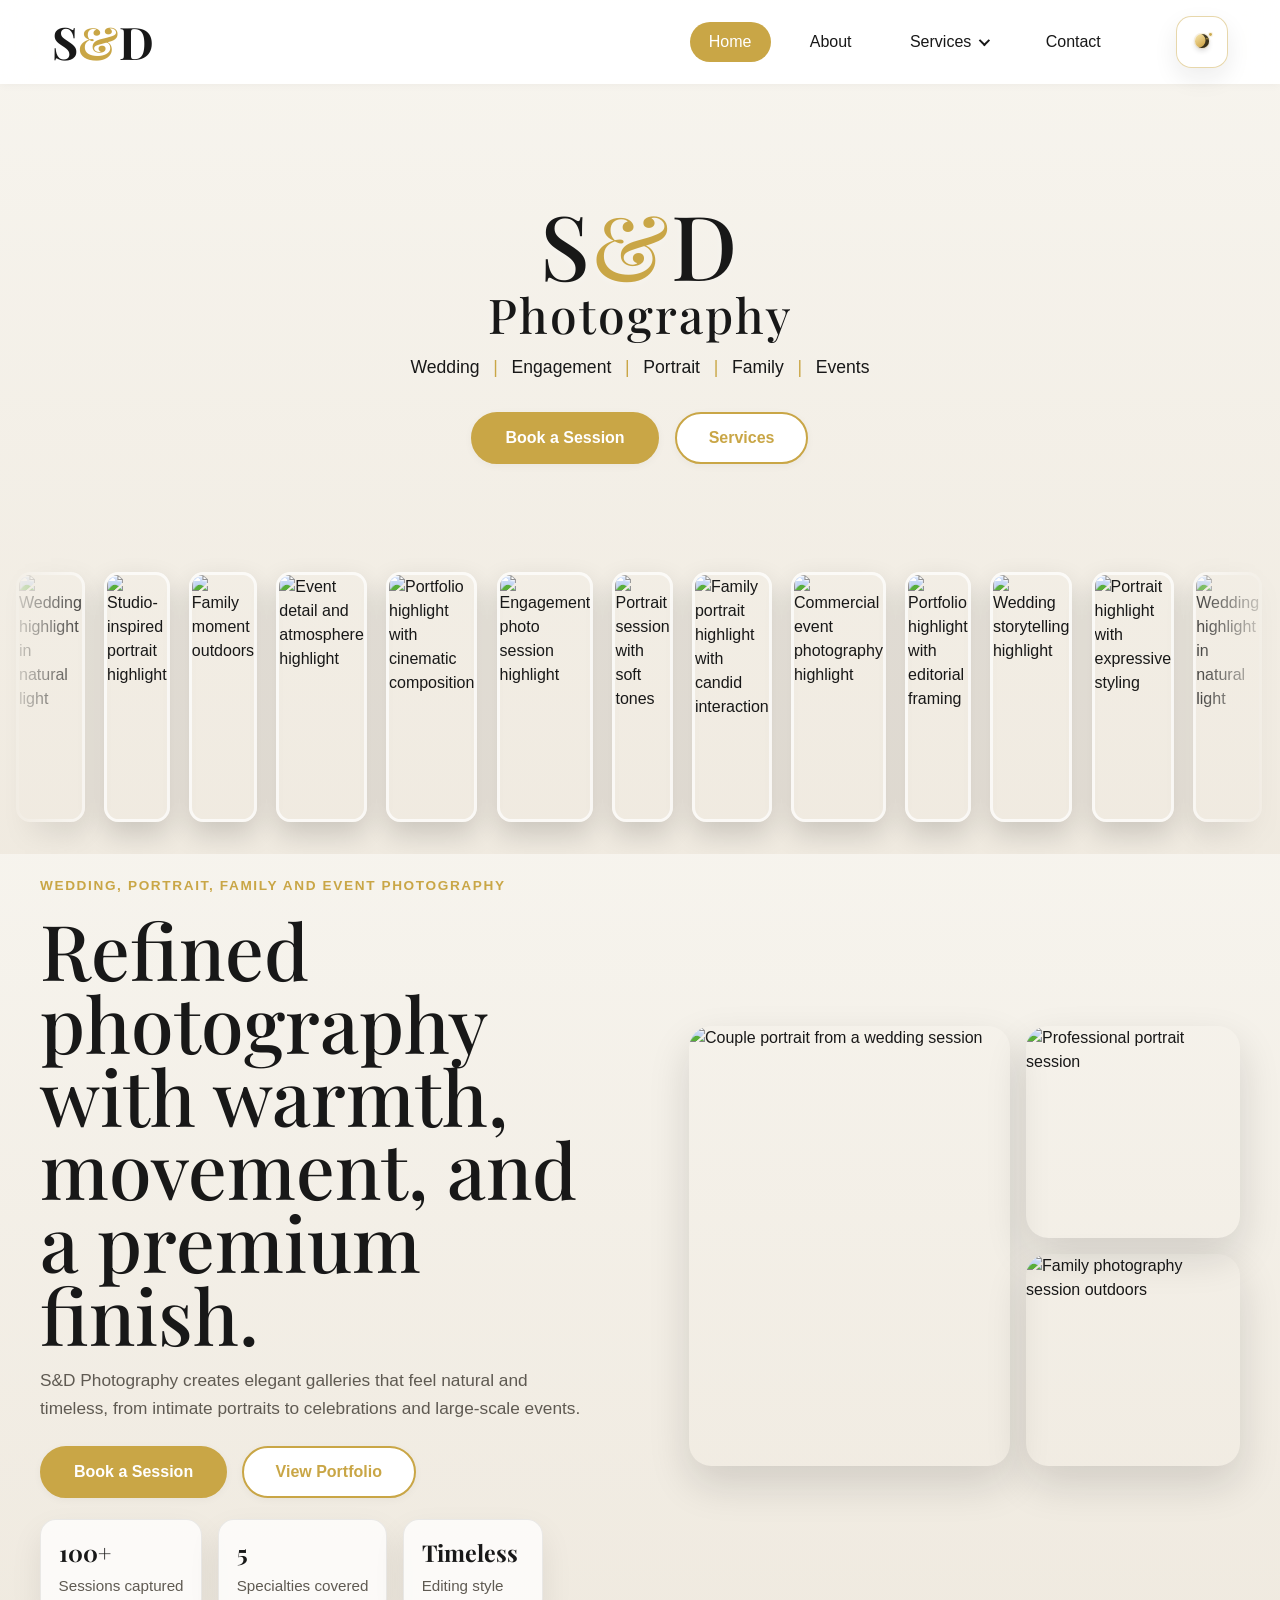
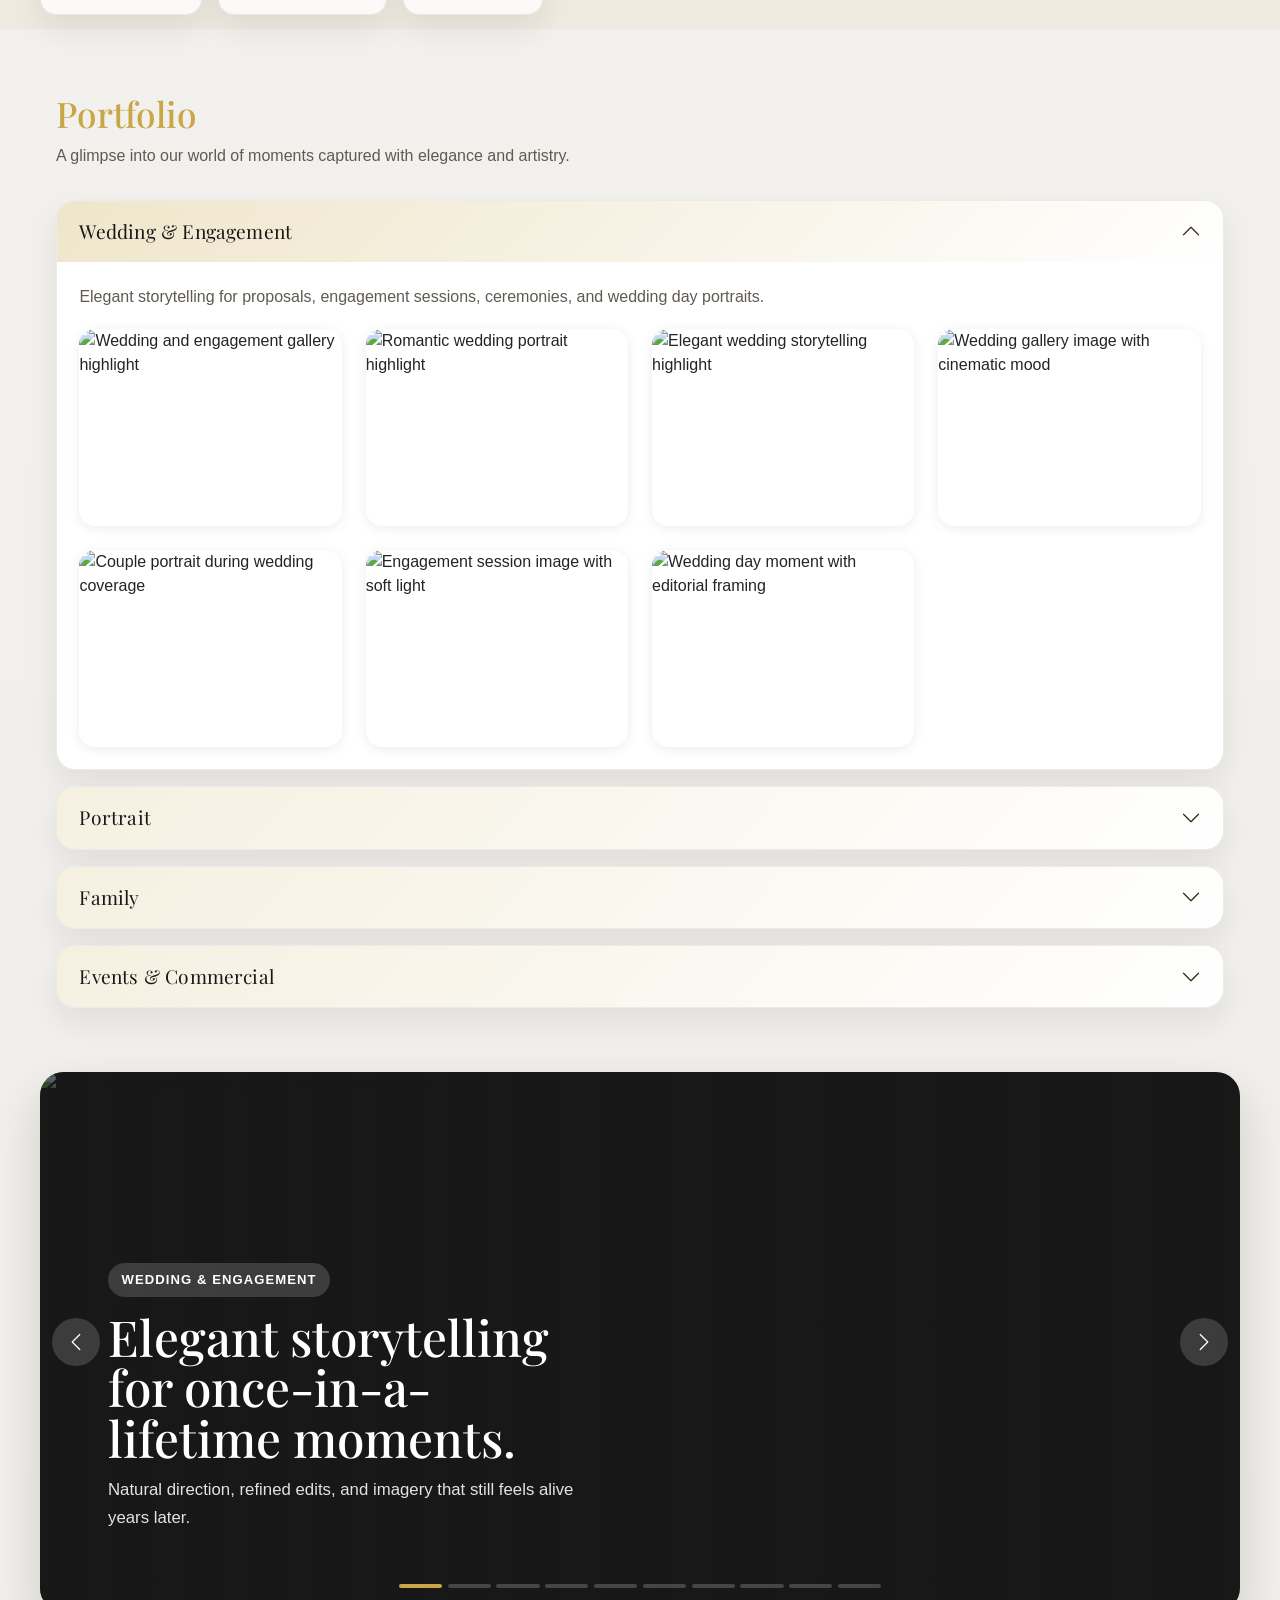
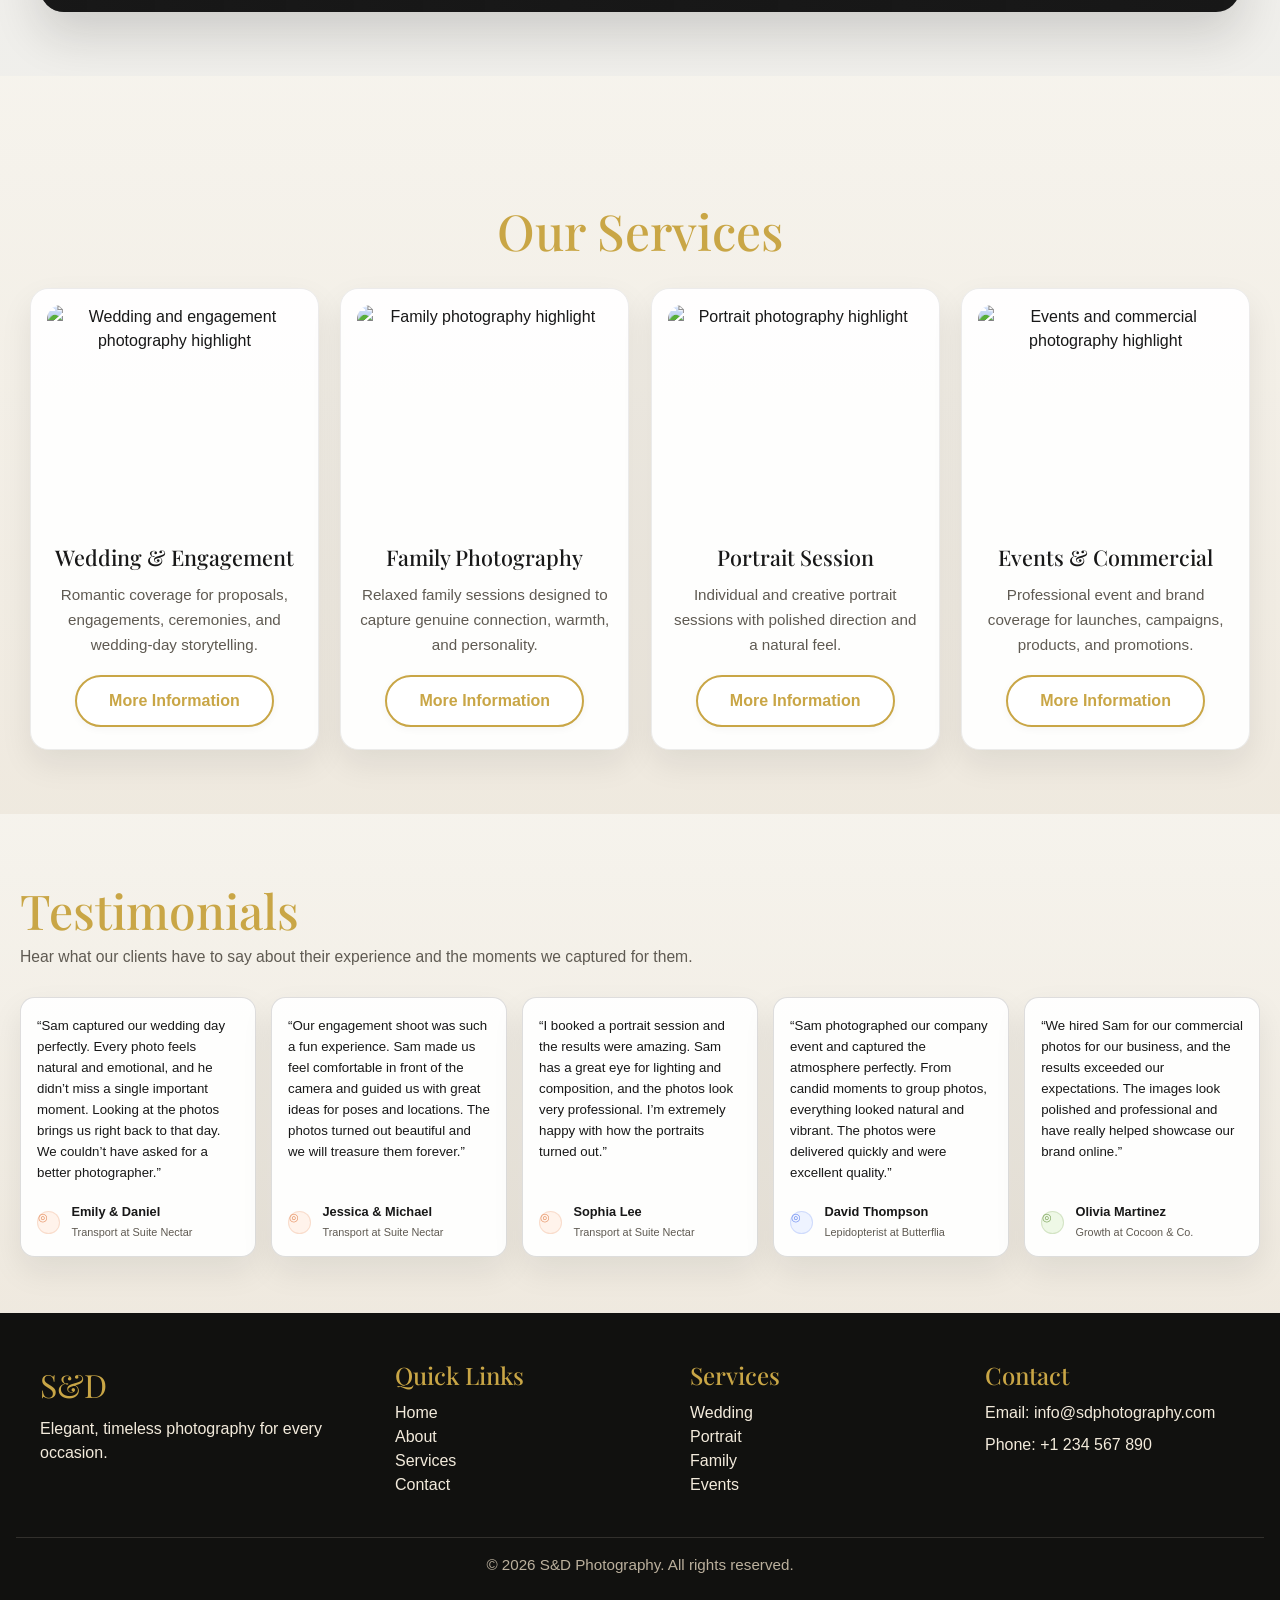
==== index.html @ 49d03d32 "Add files via upload" ====
<!DOCTYPE html>
<html lang="en">
<head>
  <meta charset="UTF-8">
  <meta name="viewport" content="width=device-width, initial-scale=1.0">
  <title>S&amp;D Photography</title>
  <meta name="description" content="Elegant, minimal, premium photography portfolio for S&amp;D Photography.">
  <script>
    (function () {
      try {
        var storedTheme = localStorage.getItem('sd-theme');
        var theme = storedTheme || (window.matchMedia('(prefers-color-scheme: dark)').matches ? 'dark' : 'light');
        document.documentElement.setAttribute('data-theme', theme);
      } catch (error) {
        document.documentElement.setAttribute('data-theme', 'light');
      }
    }());
  </script>
  <link rel="preconnect" href="https://fonts.googleapis.com">
  <link rel="preconnect" href="https://fonts.gstatic.com" crossorigin>
  <link href="https://fonts.googleapis.com/css2?family=Playfair+Display:wght@700&display=swap" rel="stylesheet">
  <link href="https://cdn.jsdelivr.net/npm/bootstrap@5.3.8/dist/css/bootstrap.min.css" rel="stylesheet" integrity="sha384-sRIl4kxILFvY47J16cr9ZwB07vP4J8+LH7qKQnuqkuIAvNWLzeN8tE5YBujZqJLB" crossorigin="anonymous">
  <script src="https://cdn.jsdelivr.net/npm/bootstrap@5.3.8/dist/js/bootstrap.bundle.min.js" integrity="sha384-FKyoEForCGlyvwx9Hj09JcYn3nv7wiPVlz7YYwJrWVcXK/BmnVDxM+D2scQbITxI" crossorigin="anonymous"></script>
  <link rel="stylesheet" href="style.css">
</head>
<body>
  <!-- Navbar -->
  <header>
    <nav class="navbar" aria-label="Main Navigation">
      <div class="logo">S<span class="brand-ampersand">&amp;</span>D</div>
      <button class="nav-toggle" aria-label="Open navigation menu" aria-expanded="false">
        <span class="hamburger"></span>
      </button>
      <ul class="nav-links">
        <li><a href="index.html" class="active" aria-current="page">Home</a></li>
        <li><a href="about.html">About</a></li>
          <li class="nav-item nav-dropdown">
            <button
              class="nav-link nav-dropdown-toggle"
              type="button"
              aria-expanded="false"
              aria-haspopup="true"
              aria-controls="services-dropdown-menu"
            >
              Services
            </button>
            <ul class="dropdown-menu" id="services-dropdown-menu">
              <li><a class="dropdown-item" href="index.html#services">All Services</a></li>
              <li><a class="dropdown-item" href="wedding.html">Wedding &amp; Engagement</a></li>
              <li><a class="dropdown-item" href="portrait.html">Portrait</a></li>
              <li><a class="dropdown-item" href="family.html">Family</a></li>
              <li><a class="dropdown-item" href="events.html">Events &amp; Commercial</a></li>
          </ul>
        </li>
        <li><a href="contact.html">Contact</a></li>
      </ul>
      <button class="theme-toggle" type="button" aria-pressed="false" aria-label="Switch to dark mode">
        <span class="theme-toggle-icon" aria-hidden="true"></span>
        <span class="theme-toggle-label">Dark mode</span>
      </button>
    </nav>
  </header>



  <div class="hero-showcase">
    <!-- Hero Section -->
    <section class="hero" id="home">
      <div class="hero-content">
        <h1 class="brand-title">
          <span class="brand-mark">S<span class="brand-ampersand">&amp;</span>D</span>
          <span class="brand-subtitle">Photography</span>
        </h1>
        <p class="services-list">Wedding <span>|</span> Engagement <span>|</span> Portrait <span>|</span> Family <span>|</span> Events</p>
        <div class="hero-buttons">
          <a href="contact.html" class="btn btn-primary">Book a Session</a>
          <a href="#services" class="btn btn-secondary">Services</a>
        </div>
      </div>
    </section>

    <!-- Marquee Portfolio Strip -->
    <section class="marquee-strip" aria-label="Portfolio Highlights">
      <div class="marquee-track">
        <img src="Wedding&Engagement/Wedding&Engagement2.jpg" alt="Wedding highlight in natural light">
        <img src="Portrait/Portrait2.jpg" alt="Studio-inspired portrait highlight">
        <img src="Family/Family2.jpg" alt="Family moment outdoors">
        <img src="Events&Commercial/Events&Commercial2.jpg" alt="Event detail and atmosphere highlight">
        <img src="Portfolio/Portfolio1.jpg" alt="Portfolio highlight with cinematic composition">
        <img src="Wedding&Engagement/Wedding&Engagement7.jpg" alt="Engagement photo session highlight">
        <img src="Portrait/Portrait5.jpg" alt="Portrait session with soft tones">
        <img src="Family/Family4.jpg" alt="Family portrait highlight with candid interaction">
        <img src="Events&Commercial/Events&Commercial6.jpg" alt="Commercial event photography highlight">
        <img src="Portfolio/Portfolio4.jpg" alt="Portfolio highlight with editorial framing">
        <img src="Wedding&Engagement/Wedding&Engagement11.jpg" alt="Wedding storytelling highlight">
        <img src="Portrait/Portrait8.jpg" alt="Portrait highlight with expressive styling">
      </div>
    </section>
  </div>


  <section class="intro-hero" aria-label="S&D Photography Hero">
    <div class="intro-hero-shell">
      <div class="intro-hero-copy">
        <p class="intro-hero-eyebrow">Wedding, Portrait, Family and Event Photography</p>
        <h1>Refined photography with warmth, movement, and a premium finish.</h1>
        <p class="intro-hero-text">S&amp;D Photography creates elegant galleries that feel natural and timeless, from intimate portraits to celebrations and large-scale events.</p>
        <div class="intro-hero-actions">
          <a href="contact.html" class="btn btn-primary">Book a Session</a>
          <a href="#portfolio" class="btn btn-secondary">View Portfolio</a>
        </div>
        <div class="intro-hero-metrics" aria-label="Photography highlights">
          <div>
            <strong>100+</strong>
            <span>Sessions captured</span>
          </div>
          <div>
            <strong>5</strong>
            <span>Specialties covered</span>
          </div>
          <div>
            <strong>Timeless</strong>
            <span>Editing style</span>
          </div>
        </div>
      </div>
      <div class="intro-hero-gallery" aria-label="Featured photography collage">
        <figure class="intro-photo intro-photo-large">
          <img src="Wedding&Engagement/Wedding&Engagement6.jpg" alt="Couple portrait from a wedding session">
        </figure>
        <figure class="intro-photo intro-photo-top">
          <img src="Portrait/Portrait6.jpg" alt="Professional portrait session">
        </figure>
        <figure class="intro-photo intro-photo-bottom">
          <img src="Family/Family5.jpg" alt="Family photography session outdoors">
        </figure>
      </div>
    </div>
  </section>
  <!-- Portfolio Section -->
  <section class="portfolio" id="portfolio">
    <h2>Portfolio</h2>
    <p class="section-desc">A glimpse into our world of moments captured with elegance and artistry.</p>
    <div class="accordion portfolio-accordion" id="portfolioServicesAccordion">
      <div class="accordion-item">
        <h3 class="accordion-header" id="portfolio-heading-wedding">
          <button class="accordion-button" type="button" data-bs-toggle="collapse" data-bs-target="#portfolio-collapse-wedding" aria-expanded="true" aria-controls="portfolio-collapse-wedding">
            Wedding &amp; Engagement
          </button>
        </h3>
        <div id="portfolio-collapse-wedding" class="accordion-collapse collapse show" aria-labelledby="portfolio-heading-wedding">
          <div class="accordion-body">
            <p class="portfolio-panel-intro">Elegant storytelling for proposals, engagement sessions, ceremonies, and wedding day portraits.</p>
            <div class="portfolio-grid">
              <img src="Wedding&Engagement/Wedding&Engagement15.jpg" alt="Wedding and engagement gallery highlight" tabindex="0">
              <img src="Wedding&Engagement/Wedding&Engagement14.jpg" alt="Romantic wedding portrait highlight" tabindex="0">
              <img src="Wedding&Engagement/Wedding&Engagement13.jpg" alt="Elegant wedding storytelling highlight" tabindex="0">
              <img src="Wedding&Engagement/Wedding&Engagement12.jpg" alt="Wedding gallery image with cinematic mood" tabindex="0">
              <img src="Wedding&Engagement/Wedding&Engagement11.jpg" alt="Couple portrait during wedding coverage" tabindex="0">
              <img src="Wedding&Engagement/Wedding&Engagement10.jpg" alt="Engagement session image with soft light" tabindex="0">
              <img src="Wedding&Engagement/Wedding&Engagement9.jpg" alt="Wedding day moment with editorial framing" tabindex="0">
            </div>
          </div>
        </div>
      </div>
      <div class="accordion-item">
        <h3 class="accordion-header" id="portfolio-heading-portrait">
          <button class="accordion-button collapsed" type="button" data-bs-toggle="collapse" data-bs-target="#portfolio-collapse-portrait" aria-expanded="false" aria-controls="portfolio-collapse-portrait">
            Portrait
          </button>
        </h3>
        <div id="portfolio-collapse-portrait" class="accordion-collapse collapse" aria-labelledby="portfolio-heading-portrait">
          <div class="accordion-body">
            <p class="portfolio-panel-intro">Polished portraits with natural direction for personal branding, couples, and creative sessions.</p>
            <div class="portfolio-grid">
              <img src="Portrait/Portrait11.jpg" alt="Portrait session gallery highlight" tabindex="0">
              <img src="Portrait/Portrait10.jpg" alt="Professional portrait highlight" tabindex="0">
              <img src="Portrait/Portrait9.jpg" alt="Editorial portrait highlight" tabindex="0">
              <img src="Portrait/Portrait8.jpg" alt="Creative portrait gallery image" tabindex="0">
              <img src="Portrait/Portrait7.jpg" alt="Studio-inspired portrait image" tabindex="0">
              <img src="Portrait/Portrait6.jpg" alt="Refined portrait session with soft tones" tabindex="0">
              <img src="Portrait/Portrait5.jpg" alt="Expressive portrait with premium styling" tabindex="0">
            </div>
          </div>
        </div>
      </div>
      <div class="accordion-item">
        <h3 class="accordion-header" id="portfolio-heading-family">
          <button class="accordion-button collapsed" type="button" data-bs-toggle="collapse" data-bs-target="#portfolio-collapse-family" aria-expanded="false" aria-controls="portfolio-collapse-family">
            Family
          </button>
        </h3>
        <div id="portfolio-collapse-family" class="accordion-collapse collapse" aria-labelledby="portfolio-heading-family">
          <div class="accordion-body">
            <p class="portfolio-panel-intro">Relaxed family sessions built around genuine interaction, warmth, and natural connection.</p>
            <div class="portfolio-grid">
              <img src="Family/Family7.jpg" alt="Family photography gallery highlight" tabindex="0">
              <img src="Family/Family6.jpg" alt="Warm family moment highlight" tabindex="0">
              <img src="Family/Family5.jpg" alt="Natural family session highlight" tabindex="0">
              <img src="Family/Family4.jpg" alt="Lifestyle family gallery image" tabindex="0">
              <img src="Family/Family3.jpg" alt="Outdoor family portrait session" tabindex="0">
              <img src="Family/Family2.jpg" alt="Candid family interaction highlight" tabindex="0">
              <img src="Family/Family1.jpg" alt="Family portrait with relaxed composition" tabindex="0">
            </div>
          </div>
        </div>
      </div>
      <div class="accordion-item">
        <h3 class="accordion-header" id="portfolio-heading-events">
          <button class="accordion-button collapsed" type="button" data-bs-toggle="collapse" data-bs-target="#portfolio-collapse-events" aria-expanded="false" aria-controls="portfolio-collapse-events">
            Events &amp; Commercial
          </button>
        </h3>
        <div id="portfolio-collapse-events" class="accordion-collapse collapse" aria-labelledby="portfolio-heading-events">
          <div class="accordion-body">
            <p class="portfolio-panel-intro">Coverage for celebrations, launches, and branded events with attention to energy, detail, and atmosphere.</p>
            <div class="portfolio-grid">
              <img src="Events&Commercial/Events&Commercial9.jpg" alt="Events and commercial gallery highlight" tabindex="0">
              <img src="Events&Commercial/Events&Commercial8.jpg" alt="Atmospheric event coverage highlight" tabindex="0">
              <img src="Events&Commercial/Events&Commercial7.jpg" alt="Commercial and event detail highlight" tabindex="0">
              <img src="Events&Commercial/Events&Commercial6.jpg" alt="Live event gallery image" tabindex="0">
              <img src="Events&Commercial/Events&Commercial5.jpg" alt="Branded event photography highlight" tabindex="0">
              <img src="Events&Commercial/Events&Commercial4.jpg" alt="Commercial event scene with layered detail" tabindex="0">
              <img src="Events&Commercial/Events&Commercial3.jpg" alt="Event coverage image with strong atmosphere" tabindex="0">
            </div>
          </div>
        </div>
      </div>
    </div>
    <!-- Lightbox -->
    <div class="lightbox" role="dialog" aria-modal="true" aria-label="Image viewer" tabindex="-1">
      <span class="lightbox-close" aria-label="Close viewer">&times;</span>
      <img class="lightbox-img" src="" alt="Enlarged portfolio image">
    </div>
  </section>

  <section class="featured-carousel" aria-label="Featured Photography Highlights">
    <div class="carousel-shell">
      <div id="featuredCarousel" class="carousel slide carousel-fade" data-bs-ride="carousel" data-bs-interval="4200" data-bs-pause="false">
        <div class="carousel-indicators">
          <button type="button" data-bs-target="#featuredCarousel" data-bs-slide-to="0" class="active" aria-current="true" aria-label="Show wedding highlight"></button>
          <button type="button" data-bs-target="#featuredCarousel" data-bs-slide-to="1" aria-label="Show engagement highlight"></button>
          <button type="button" data-bs-target="#featuredCarousel" data-bs-slide-to="2" aria-label="Show portrait highlight"></button>
          <button type="button" data-bs-target="#featuredCarousel" data-bs-slide-to="3" aria-label="Show family highlight"></button>
          <button type="button" data-bs-target="#featuredCarousel" data-bs-slide-to="4" aria-label="Show events highlight"></button>
          <button type="button" data-bs-target="#featuredCarousel" data-bs-slide-to="5" aria-label="Show portfolio highlight one"></button>
          <button type="button" data-bs-target="#featuredCarousel" data-bs-slide-to="6" aria-label="Show portrait highlight two"></button>
          <button type="button" data-bs-target="#featuredCarousel" data-bs-slide-to="7" aria-label="Show family highlight two"></button>
          <button type="button" data-bs-target="#featuredCarousel" data-bs-slide-to="8" aria-label="Show events highlight two"></button>
          <button type="button" data-bs-target="#featuredCarousel" data-bs-slide-to="9" aria-label="Show portfolio highlight two"></button>
        </div>
        <div class="carousel-inner">
          <div class="carousel-item active">
            <img src="Wedding&Engagement/Wedding&Engagement3.jpg" class="d-block w-100" alt="Wedding couple during a golden-hour portrait session">
            <div class="carousel-caption">
              <span class="carousel-kicker">Wedding &amp; Engagement</span>
              <h2>Elegant storytelling for once-in-a-lifetime moments.</h2>
              <p>Natural direction, refined edits, and imagery that still feels alive years later.</p>
            </div>
          </div>
          <div class="carousel-item">
            <img src="Wedding&Engagement/Wedding&Engagement8.jpg" class="d-block w-100" alt="Engagement session with the couple walking together outdoors">
            <div class="carousel-caption">
              <span class="carousel-kicker">Engagement</span>
              <h2>Editorial energy with a relaxed, natural feel.</h2>
              <p>Guided moments and candid movement combined for photographs that feel polished without looking staged.</p>
            </div>
          </div>
          <div class="carousel-item">
            <img src="Portrait/Portrait4.jpg" class="d-block w-100" alt="Portrait session with soft editorial lighting">
            <div class="carousel-caption">
              <span class="carousel-kicker">Portrait</span>
              <h2>Portraits with presence, polish, and personality.</h2>
              <p>Clean composition and expressive direction for individuals, couples, and creative shoots.</p>
            </div>
          </div>
          <div class="carousel-item">
            <img src="Family/Family3.jpg" class="d-block w-100" alt="Family portrait session outdoors">
            <div class="carousel-caption">
              <span class="carousel-kicker">Family</span>
              <h2>Warm images that feel effortless and genuine.</h2>
              <p>Relaxed sessions built around connection, movement, and the moments in between.</p>
            </div>
          </div>
          <div class="carousel-item">
            <img src="Events&Commercial/Events&Commercial4.jpg" class="d-block w-100" alt="Event photography scene with guests and ambient lighting">
            <div class="carousel-caption">
              <span class="carousel-kicker">Events &amp; Commercial</span>
              <h2>Coverage that captures atmosphere as much as action.</h2>
              <p>From brand events to celebrations, the focus stays on energy, detail, and the moments people remember.</p>
            </div>
          </div>
          <div class="carousel-item">
            <img src="Portfolio/Portfolio2.jpg" class="d-block w-100" alt="Portfolio highlight image with cinematic composition">
            <div class="carousel-caption">
              <span class="carousel-kicker">Highlights</span>
              <h2>A portfolio shaped by elegance, tone, and timing.</h2>
              <p>Each frame is selected for feeling as much as composition, building galleries with rhythm and depth.</p>
            </div>
          </div>
          <div class="carousel-item">
            <img src="Portrait/Portrait9.jpg" class="d-block w-100" alt="Creative portrait photograph with expressive styling">
            <div class="carousel-caption">
              <span class="carousel-kicker">Portrait</span>
              <h2>Modern portrait work with a refined editorial edge.</h2>
              <p>Ideal for personal branding, milestone sessions, or simply making portraits that feel current and confident.</p>
            </div>
          </div>
          <div class="carousel-item">
            <img src="Family/Family6.jpg" class="d-block w-100" alt="Family members sharing a candid moment together">
            <div class="carousel-caption">
              <span class="carousel-kicker">Family</span>
              <h2>Real connection, photographed with calm direction.</h2>
              <p>Sessions stay easy and flexible so expressions feel natural and the gallery reflects how your family actually feels.</p>
            </div>
          </div>
          <div class="carousel-item">
            <img src="Events&Commercial/Events&Commercial8.jpg" class="d-block w-100" alt="Commercial or event scene with layered visual details">
            <div class="carousel-caption">
              <span class="carousel-kicker">Events &amp; Commercial</span>
              <h2>Images designed to carry both story and brand value.</h2>
              <p>Strong detail coverage, atmosphere, and people-focused frames for campaigns, launches, and live events.</p>
            </div>
          </div>
          <div class="carousel-item">
            <img src="Portfolio/Portfolio6.jpg" class="d-block w-100" alt="Premium photography portfolio image with soft natural light">
            <div class="carousel-caption">
              <span class="carousel-kicker">All Services</span>
              <h2>One visual language across weddings, portraits, family, and events.</h2>
              <p>The goal stays consistent: timeless imagery with strong composition, thoughtful editing, and a premium finish.</p>
            </div>
          </div>
        </div>
        <button class="carousel-control-prev" type="button" data-bs-target="#featuredCarousel" data-bs-slide="prev">
          <span class="carousel-control-prev-icon" aria-hidden="true"></span>
          <span class="visually-hidden">Previous</span>
        </button>
        <button class="carousel-control-next" type="button" data-bs-target="#featuredCarousel" data-bs-slide="next">
          <span class="carousel-control-next-icon" aria-hidden="true"></span>
          <span class="visually-hidden">Next</span>
        </button>
      </div>
    </div>
  </section>

  <!-- Services Section -->
  <section class="services" id="services">
    <div class="services-shell">
      <div class="services-header">
        <h2>Our Services</h2>
      </div>
      <div class="services-cards">
        <article class="service-card">
          <div class="service-media">
            <img src="Wedding&Engagement/Wedding&Engagement4.jpg" alt="Wedding and engagement photography highlight">
          </div>
          <div class="service-card-body">
            <h3>Wedding &amp; Engagement</h3>
            <p>Romantic coverage for proposals, engagements, ceremonies, and wedding-day storytelling.</p>
            <a href="wedding.html" class="btn btn-secondary">More Information</a>
          </div>
        </article>
        <article class="service-card">
          <div class="service-media">
            <img src="Family/Family1.jpg" alt="Family photography highlight">
          </div>
          <div class="service-card-body">
            <h3>Family Photography</h3>
            <p>Relaxed family sessions designed to capture genuine connection, warmth, and personality.</p>
            <a href="family.html" class="btn btn-secondary">More Information</a>
          </div>
        </article>
        <article class="service-card">
          <div class="service-media">
            <img src="Portrait/Portrait3.jpg" alt="Portrait photography highlight">
          </div>
          <div class="service-card-body">
            <h3>Portrait Session</h3>
            <p>Individual and creative portrait sessions with polished direction and a natural feel.</p>
            <a href="portrait.html" class="btn btn-secondary">More Information</a>
          </div>
        </article>
        <article class="service-card">
          <div class="service-media">
            <img src="Events&Commercial/Events&Commercial3.jpg" alt="Events and commercial photography highlight">
          </div>
          <div class="service-card-body">
            <h3>Events &amp; Commercial</h3>
            <p>Professional event and brand coverage for launches, campaigns, products, and promotions.</p>
            <a href="events.html" class="btn btn-secondary">More Information</a>
          </div>
        </article>
      </div>
    </div>
  </section>

  <!-- Testimonials Section -->
  <section class="testimonials" aria-label="Client Testimonials">
    <div class="testimonials-shell">
      <div class="testimonials-header">
        <h2>Testimonials</h2>
        <p>Hear what our clients have to say about their experience and the moments we captured for them.</p>
      </div>
      <div class="testimonials-grid">
        <article class="testimonial-card testimonial-card-peach">
          <p>“Sam captured our wedding day perfectly. Every photo feels natural and emotional, and he didn’t miss a single important moment. Looking at the photos brings us right back to that day. We couldn’t have asked for a better photographer.”</p>
          <div class="testimonial-meta">
            <span class="testimonial-badge" aria-hidden="true">◎</span>
            <div>
              <strong>Emily &amp; Daniel</strong>
              <span>Transport at Suite Nectar</span>
            </div>
          </div>
        </article>
        <article class="testimonial-card testimonial-card-peach">
          <p>“Our engagement shoot was such a fun experience. Sam made us feel comfortable in front of the camera and guided us with great ideas for poses and locations. The photos turned out beautiful and we will treasure them forever.”</p>
          <div class="testimonial-meta">
            <span class="testimonial-badge" aria-hidden="true">◎</span>
            <div>
              <strong>Jessica &amp; Michael</strong>
              <span>Transport at Suite Nectar</span>
            </div>
          </div>
        </article>
        <article class="testimonial-card testimonial-card-peach">
          <p>“I booked a portrait session and the results were amazing. Sam has a great eye for lighting and composition, and the photos look very professional. I’m extremely happy with how the portraits turned out.”</p>
          <div class="testimonial-meta">
            <span class="testimonial-badge" aria-hidden="true">◎</span>
            <div>
              <strong>Sophia Lee</strong>
              <span>Transport at Suite Nectar</span>
            </div>
          </div>
        </article>
        <article class="testimonial-card testimonial-card-blue">
          <p>“Sam photographed our company event and captured the atmosphere perfectly. From candid moments to group photos, everything looked natural and vibrant. The photos were delivered quickly and were excellent quality.”</p>
          <div class="testimonial-meta">
            <span class="testimonial-badge" aria-hidden="true">◎</span>
            <div>
              <strong>David Thompson</strong>
              <span>Lepidopterist at Butterflia</span>
            </div>
          </div>
        </article>
        <article class="testimonial-card testimonial-card-green">
          <p>“We hired Sam for our commercial photos for our business, and the results exceeded our expectations. The images look polished and professional and have really helped showcase our brand online.”</p>
          <div class="testimonial-meta">
            <span class="testimonial-badge" aria-hidden="true">◎</span>
            <div>
              <strong>Olivia Martinez</strong>
              <span>Growth at Cocoon &amp; Co.</span>
            </div>
          </div>
        </article>
      </div>
    </div>
  </section>

<!-- Footer -->
    <footer>
    <div class="footer-content">
        <div class="footer-brand">
        <div class="footer-logo">S&amp;D</div>
        <p>Elegant, timeless photography for every occasion.</p>
        </div>
        <nav class="footer-nav" aria-label="Footer Quick Links">
        <h4>Quick Links</h4>
        <ul>
            <li><a href="#home">Home</a></li>
            <li><a href="#about">About</a></li>
            <li><a href="#services">Services</a></li>
            <li><a href="#contact">Contact</a></li>
        </ul>
        </nav>
        <nav class="footer-services" aria-label="Footer Services Links">
        <h4>Services</h4>
        <ul>
            <li><a href="wedding.html">Wedding</a></li>
            <li><a href="portrait.html">Portrait</a></li>
            <li><a href="family.html">Family</a></li>
            <li><a href="events&commercial.html">Events</a></li>
        </ul>
    </nav>
        <div class="footer-contact">
        <h4>Contact</h4>
        <ul>
        <li>Email: <a class="footer-contact-info" href="mailto:info@sdphotography.com">info@sdphotography.com</a></li>
        <li>Phone: <a class="footer-contact-info" href="tel:+1234567890">+1 234 567 890</a></li>
        </ul>
      </div>
    </div>
    <div class="footer-bottom">
      <p>&copy; 2026 S&amp;D Photography. All rights reserved.</p>
    </div>
  </footer>

  <script src="script.js"></script>
</body>
</html>
---- style.css ----
/*
  S&D Photography Portfolio Website Styles
  Elegant, minimal, premium. Responsive, accessible, modern.
*/

:root {
  --gold: #C9A646;
  --beige: #EEEDE9;
  --black: #181818;
  --white: #fff;
  --font-heading: 'Playfair Display', serif;
  --font-body: 'Segoe UI', 'Helvetica Neue', Arial, sans-serif;
  --page-bg: #EEEDE9;
  --text-primary: #181818;
  --text-muted: #5f5a52;
  --header-bg: rgba(255,255,255,0.94);
  --surface-1: rgba(255,255,255,0.92);
  --surface-2: rgba(255,255,255,0.76);
  --surface-3: #f8f4ed;
  --dropdown-bg: rgba(255,255,255,0.98);
  --border-soft: rgba(24,24,24,0.08);
  --border-strong: rgba(24,24,24,0.14);
  --shadow-soft: 0 14px 32px rgba(24,24,24,0.08);
  --shadow-strong: 0 18px 42px rgba(24,24,24,0.14);
  --nav-toggle-bg: rgba(255,255,255,0.96);
  --nav-toggle-open-bg: #f6f1e3;
  --nav-toggle-border: rgba(201,166,70,0.45);
  --nav-toggle-shadow: 0 10px 24px rgba(24,24,24,0.08);
  --theme-accent-text: #17130b;
  --pattern-shift-x: 0px;
  --pattern-shift-y: 0px;
  --pattern-dot: rgba(201,166,70,0.16);
  --pattern-soft: rgba(24,24,24,0.045);
  --pattern-blob: rgba(201,166,70,0.1);
  --pattern-overlay-top: rgba(255,255,255,0.3);
  --pattern-overlay-bottom: rgba(238,237,233,0.12);
  --pattern-overlay-opacity: 0.54;
  color-scheme: light;
}

html[data-theme='dark'],
body[data-theme='dark'] {
  --page-bg: #12120f;
  --text-primary: #f3ebdc;
  --text-muted: #c9beab;
  --header-bg: rgba(18,18,15,0.94);
  --surface-1: rgba(31,31,28,0.94);
  --surface-2: rgba(41,41,36,0.82);
  --surface-3: #23231f;
  --dropdown-bg: rgba(28,28,24,0.98);
  --border-soft: rgba(243,235,220,0.1);
  --border-strong: rgba(243,235,220,0.18);
  --shadow-soft: 0 18px 36px rgba(0,0,0,0.34);
  --shadow-strong: 0 24px 48px rgba(0,0,0,0.4);
  --nav-toggle-bg: rgba(31,31,28,0.96);
  --nav-toggle-open-bg: #2a2925;
  --nav-toggle-border: rgba(201,166,70,0.35);
  --nav-toggle-shadow: 0 14px 30px rgba(0,0,0,0.3);
  --pattern-dot: rgba(201,166,70,0.16);
  --pattern-soft: rgba(243,235,220,0.06);
  --pattern-blob: rgba(201,166,70,0.12);
  --pattern-overlay-top: rgba(18,18,15,0.34);
  --pattern-overlay-bottom: rgba(18,18,15,0.18);
  --pattern-overlay-opacity: 0.48;
  color-scheme: dark;
}

html {
  box-sizing: border-box;
  font-size: 16px;
  scroll-behavior: smooth;
}
*, *:before, *:after {
  box-sizing: inherit;
}
body {
  margin: 0;
  font-family: var(--font-body);
  background: var(--page-bg);
  background-image:
    linear-gradient(180deg, var(--pattern-overlay-top) 0%, var(--pattern-overlay-bottom) 100%);
  background-size: auto;
  background-position: 0 0;
  color: var(--text-primary);
  min-height: 100vh;
  position: relative;
  isolation: isolate;
  transition: background-color 0.25s ease, color 0.25s ease;
}

.hero-showcase,
.intro-hero,
.portfolio,
.featured-carousel,
.services,
.testimonials,
.story-gallery-section,
.about-editorial-hero,
.about-mission-section,
.about-values-section,
.about-process-section,
.about-feature-banner,
.contact-form-section {
  position: relative;
  isolation: isolate;
}

.intro-hero-shell,
.services-shell,
.testimonials-shell,
.story-shell,
.about-shell,
.contact-shell,
.hero,
.marquee-strip,
.portfolio-accordion,
.lightbox {
  position: relative;
  z-index: 1;
}

header,
main,
footer {
  position: relative;
  z-index: 1;
}

/* Navbar */
header {
  background: var(--header-bg);
  box-shadow: 0 2px 8px rgba(0,0,0,0.03);
  position: sticky;
  top: 0;
  z-index: 100;
  backdrop-filter: blur(14px);
}
.navbar {
  display: flex;
  align-items: center;
  justify-content: space-between;
  gap: 3.5rem;
  width: 100%;
  max-width: none;
  margin: 0;
  padding: 1rem 3.25rem;
}
.logo {
  font-family: var(--font-heading);
  font-size: 2.8rem;
  color: var(--text-primary);
  font-weight: bold;
  letter-spacing: 0.01em;
  line-height: 1;
}
.brand-ampersand {
  color: var(--gold);
}
.nav-links {
  display: flex;
  gap: 1.25rem;
  list-style: none;
  margin: 0 0 0 auto;
  padding: 0;
}
.nav-links li {
  position: relative;
  display: flex;
  align-items: center;
}
.nav-links a,
.nav-links .nav-link {
  font-family: var(--font-body);
  font-size: 1rem;
  text-decoration: none;
  color: var(--text-primary);
  font-weight: 500;
  padding: 0.5rem 1.2rem;
  border-radius: 2rem;
  transition: background 0.2s, color 0.2s;
}
.nav-links .nav-link {
  line-height: 1.2;
  background: none;
  border: none;
  appearance: none;
  -webkit-appearance: none;
}
.nav-links a.active,
.nav-links .nav-link.active,
.nav-links a:focus,
.nav-links a:hover,
.nav-links .nav-link:focus,
.nav-links .nav-link:hover,
.nav-item.dropdown-open > .nav-dropdown-toggle {
  background: var(--gold);
  color: var(--white);
  outline: none;
}
.nav-dropdown-toggle {
  display: inline-flex;
  align-items: center;
  gap: 0.5rem;
  cursor: pointer;
}
.nav-dropdown-toggle::after {
  content: '';
  width: 0.5rem;
  height: 0.5rem;
  border-right: 2px solid currentColor;
  border-bottom: 2px solid currentColor;
  transform: rotate(45deg) translateY(-2px);
  transition: transform 0.2s ease;
}
.nav-item.dropdown-open > .nav-dropdown-toggle::after {
  transform: rotate(-135deg) translateY(-1px);
}
.dropdown-menu {
  position: absolute;
  top: calc(100% + 0.65rem);
  left: 50%;
  transform: translateX(-50%);
  min-width: 14rem;
  display: none;
  margin: 0;
  padding: 0.6rem;
  list-style: none;
  background: var(--dropdown-bg);
  border: 1px solid var(--border-soft);
  border-radius: 1rem;
  box-shadow: var(--shadow-soft);
  overflow: hidden;
  z-index: 120;
}
.nav-item.dropdown-open > .dropdown-menu {
  display: block;
}
.dropdown-menu li {
  width: 100%;
}
.dropdown-item {
  display: block;
  width: 100%;
  padding: 0.75rem 0.9rem;
  border-radius: 0.75rem;
  color: var(--text-primary);
  transition: background 0.2s, color 0.2s;
}
.dropdown-item:hover,
.dropdown-item:focus {
  background: var(--gold);
  color: var(--white);
  outline: none;
}
.theme-toggle {
  display: inline-flex;
  align-items: center;
  justify-content: center;
  width: 3.25rem;
  height: 3.25rem;
  padding: 0;
  border-radius: 0.95rem;
  border: 1px solid var(--nav-toggle-border);
  background: var(--surface-1);
  color: var(--text-primary);
  box-shadow: var(--nav-toggle-shadow);
  cursor: pointer;
  transition: background 0.2s, border-color 0.2s, box-shadow 0.2s, transform 0.2s, color 0.2s;
}
.theme-toggle:hover {
  transform: translateY(-1px);
  border-color: rgba(201,166,70,0.68);
}
.theme-toggle:focus-visible {
  outline: none;
  box-shadow: 0 0 0 4px rgba(201,166,70,0.2), var(--nav-toggle-shadow);
}
.theme-toggle-icon {
  position: relative;
  width: 1.35rem;
  height: 1.35rem;
  display: inline-block;
}
.theme-toggle-icon::before,
.theme-toggle-icon::after {
  content: '';
  position: absolute;
  transition: opacity 0.24s ease, transform 0.24s ease, box-shadow 0.24s ease, border-color 0.24s ease, background 0.24s ease;
}
.theme-toggle-icon::before {
  top: 0.18rem;
  left: 0.26rem;
  width: 0.84rem;
  height: 0.84rem;
  border-radius: 50%;
  background: linear-gradient(145deg, #f7e8b2 0%, #d9b35c 62%, #a67d28 100%);
  box-shadow:
    inset -0.22rem -0.03rem 0 0 rgba(18,18,15,0.78),
    0 0 0 0.08rem rgba(201,166,70,0.14),
    0 0.18rem 0.35rem rgba(24,24,24,0.14);
  opacity: 1;
  transform: scale(1) rotate(0deg);
}
.theme-toggle-icon::after {
  top: 0.1rem;
  right: 0.08rem;
  width: 0.18rem;
  height: 0.18rem;
  border-radius: 50%;
  background: rgba(201,166,70,0.95);
  box-shadow:
    0 0 0 0.08rem rgba(201,166,70,0.12),
    -0.22rem 0.26rem 0 -0.04rem rgba(201,166,70,0.75);
  opacity: 1;
  transform: scale(1) rotate(0deg);
}
.theme-toggle-label {
  position: absolute;
  width: 1px;
  height: 1px;
  padding: 0;
  margin: -1px;
  overflow: hidden;
  clip: rect(0, 0, 0, 0);
  white-space: nowrap;
  border: 0;
}
body[data-theme='dark'] .theme-toggle-icon::before {
  top: 0.18rem;
  left: 0.18rem;
  width: 0.92rem;
  height: 0.92rem;
  background: linear-gradient(145deg, #f7e5a5 0%, #d0a13f 68%, #9f741d 100%);
  box-shadow:
    inset 0 0 0 0.08rem rgba(255,244,212,0.18),
    0 0 0 0.16rem rgba(201,166,70,0.16),
    0 0 0.55rem rgba(201,166,70,0.24);
  opacity: 1;
  transform: scale(1) rotate(0deg);
}
body[data-theme='dark'] .theme-toggle-icon::after {
  top: 0.03rem;
  left: 0.03rem;
  width: 1.18rem;
  height: 1.18rem;
  right: auto;
  background: transparent;
  border-radius: 50%;
  border: 0.09rem solid rgba(201,166,70,0.34);
  box-shadow:
    0 0 0 0.12rem rgba(201,166,70,0.08),
    0 0 0.6rem rgba(201,166,70,0.14);
  opacity: 1;
  transform: scale(1) rotate(0deg);
}
.nav-toggle {
  display: none;
  align-items: center;
  justify-content: center;
  width: 3.25rem;
  height: 3.25rem;
  background: var(--nav-toggle-bg);
  border: 1px solid var(--nav-toggle-border);
  margin-left: auto;
  padding: 0;
  border-radius: 0.95rem;
  transition: background 0.2s, border-color 0.2s, box-shadow 0.2s, transform 0.2s;
  box-shadow: var(--nav-toggle-shadow);
  outline: none;
  position: relative;
  z-index: 102;
  cursor: pointer;
}
.hamburger {
  width: 24px;
  height: 3px;
  background: var(--text-primary);
  display: block;
  position: relative;
  border-radius: 999px;
  transition: background 0.24s ease, transform 0.24s ease, opacity 0.24s ease;
  margin: 0 auto;
}
.hamburger::before,
.hamburger::after {
  content: '';
  position: absolute;
  width: 24px;
  height: 3px;
  background: var(--text-primary);
  left: 0;
  border-radius: 999px;
  transition: transform 0.24s ease, top 0.24s ease, background 0.24s ease;
}
.hamburger::before {
  top: -8px;
}
.hamburger::after {
  top: 8px;
}
.nav-toggle.open .hamburger {
  background: transparent;
}
.nav-toggle.open .hamburger::before {
  top: 0;
  transform: rotate(45deg);
  background: var(--text-primary);
}
.nav-toggle.open .hamburger::after {
  top: 0;
  transform: rotate(-45deg);
  background: var(--text-primary);
}
.nav-toggle:hover {
  transform: translateY(-1px);
  border-color: rgba(201,166,70,0.7);
  box-shadow: 0 14px 28px rgba(24,24,24,0.12);
}
.nav-toggle.open {
  background: var(--nav-toggle-open-bg);
  border-color: rgba(201,166,70,0.8);
  box-shadow: 0 12px 28px rgba(201,166,70,0.16);
}

/* Accessibility: focus ring for nav-toggle */
.nav-toggle:focus-visible {
  outline: none;
  box-shadow: 0 0 0 4px rgba(201,166,70,0.2), 0 12px 28px rgba(24,24,24,0.12);
}

/* Intro Hero */
.intro-hero {
  padding: 1.4rem 1rem 0.9rem 1rem;
  background:
    linear-gradient(180deg, rgba(247,244,237,0.86) 0%, rgba(239,232,220,0.78) 100%);
}
.intro-hero-shell {
  width: min(1200px, 100%);
  margin: 0 auto;
  display: grid;
  grid-template-columns: minmax(0, 1.05fr) minmax(320px, 0.95fr);
  gap: 2.5rem;
  align-items: center;
}
.intro-hero-copy {
  max-width: 560px;
}
.intro-hero-eyebrow {
  margin: 0 0 1rem 0;
  color: var(--gold);
  font-size: 0.85rem;
  font-weight: 700;
  letter-spacing: 0.12em;
  text-transform: uppercase;
}
.intro-hero h1 {
  margin: 0;
  font-family: var(--font-heading);
  font-size: clamp(2.8rem, 6vw, 4.8rem);
  line-height: 0.95;
  color: var(--text-primary);
}
.intro-hero-text {
  margin: 0.95rem 0 0 0;
  max-width: 38rem;
  color: var(--text-muted);
  font-size: 1.08rem;
  line-height: 1.65;
}
.intro-hero-actions {
  display: flex;
  flex-wrap: wrap;
  gap: 0.9rem;
  margin-top: 1.45rem;
}
.intro-hero-metrics {
  display: flex;
  flex-wrap: wrap;
  gap: 1rem;
  margin-top: 1.35rem;
}
.intro-hero-metrics div {
  min-width: 140px;
  padding: 1rem 1.1rem;
  background: var(--surface-2);
  border: 1px solid var(--border-soft);
  border-radius: 1rem;
  box-shadow: var(--shadow-soft);
}
.intro-hero-metrics strong {
  display: block;
  font-family: var(--font-heading);
  font-size: 1.45rem;
  color: var(--text-primary);
}
.intro-hero-metrics span {
  display: block;
  margin-top: 0.25rem;
  color: var(--text-muted);
  font-size: 0.95rem;
}
.intro-hero-gallery {
  display: grid;
  grid-template-columns: 1.2fr 0.8fr;
  grid-template-rows: repeat(2, minmax(190px, 1fr));
  gap: 1rem;
  align-items: stretch;
}
.intro-photo {
  margin: 0;
  overflow: hidden;
  border-radius: 1.4rem;
  box-shadow: 0 18px 42px rgba(24,24,24,0.14);
}
.intro-photo img {
  width: 100%;
  height: 100%;
  object-fit: cover;
  display: block;
}
.intro-photo-large {
  grid-row: 1 / span 2;
  min-height: 440px;
}
.intro-photo-top,
.intro-photo-bottom {
  min-height: 210px;
}

/* Hero Section */
.hero-showcase {
  position: relative;
  overflow: hidden;
  background:
    linear-gradient(180deg, rgba(247,244,237,0.86) 0%, rgba(239,232,220,0.78) 100%);
}
.hero {
  position: relative;
  z-index: 1;
  display: flex;
  align-items: center;
  justify-content: center;
  min-height: 52vh;
  background: transparent;
  text-align: center;
  padding: 4rem 1rem 2rem 1rem;
}
.brand-title {
  font-family: var(--font-heading);
  color: var(--text-primary);
  margin-bottom: 1rem;
  letter-spacing: 0.05em;
  text-shadow: 0 2px 10px rgba(255,255,255,0.28);
}
.brand-mark {
  display: block;
  font-size: 5.6rem;
  line-height: 0.9;
}
.brand-subtitle {
  display: block;
  margin-top: 0.35rem;
  font-size: 3rem;
  line-height: 1;
}
.services-list {
  font-size: 1.1rem;
  color: var(--text-primary);
  margin-bottom: 2rem;
  text-shadow: 0 1px 8px rgba(255,255,255,0.24);
}
.services-list span {
  color: var(--gold);
  margin: 0 0.5em;
}
.hero-buttons {
  display: flex;
  gap: 1rem;
  justify-content: center;
}
.btn {
  display: inline-block;
  font-family: var(--font-body);
  font-size: 1rem;
  padding: 0.75rem 2rem;
  border: 2px solid var(--gold);
  border-radius: 2rem;
  cursor: pointer;
  text-decoration: none;
  transition: background 0.2s, color 0.2s, box-shadow 0.2s, border-color 0.2s;
  font-weight: 600;
  box-shadow: 0 2px 8px rgba(0,0,0,0.04);
  -webkit-tap-highlight-color: transparent;
}
.btn,
.btn-primary,
.btn-secondary {
  --bs-btn-border-color: var(--gold);
  --bs-btn-hover-border-color: var(--gold);
  --bs-btn-active-border-color: var(--gold);
  --bs-btn-disabled-border-color: var(--gold);
  --bs-btn-focus-shadow-rgb: 0, 0, 0;
  --bs-btn-focus-box-shadow: none;
  -webkit-appearance: none;
  appearance: none;
  outline: none;
  border-color: var(--gold);
  box-shadow: 0 2px 8px rgba(0,0,0,0.04);
}
.carousel-control-prev:focus,
.carousel-control-prev:focus-visible,
.carousel-control-next:focus,
.carousel-control-next:focus-visible,
.carousel-indicators [data-bs-target]:focus,
.carousel-indicators [data-bs-target]:focus-visible,
.nav-links .nav-link:focus,
.nav-links .nav-link:focus-visible {
  outline: none;
  border-color: var(--gold);
  box-shadow: none;
}
:is(.btn, .btn-primary, .btn-secondary):is(:hover, :focus, :focus-visible, :active, :active:focus, :active:focus-visible),
.btn-check:focus + .btn,
.btn-check:focus + .btn-primary,
.btn-check:focus + .btn-secondary,
.btn-check:checked + .btn,
.btn-check:checked + .btn-primary,
.btn-check:checked + .btn-secondary {
  outline: none;
  border-color: var(--gold);
  box-shadow: none;
}
.btn-check:focus + .btn,
.btn-check:checked + .btn,
.btn-check:focus + .btn-primary,
.btn-check:checked + .btn-primary,
.btn-check:focus + .btn-secondary,
.btn-check:checked + .btn-secondary {
  outline: none !important;
  border-color: var(--gold) !important;
  box-shadow: none !important;
}
.btn-primary {
  background: var(--gold);
  color: var(--white);
  border-color: var(--gold);
}
.btn-primary:hover,
.btn-primary:focus,
.btn-primary:active {
  background: #b89a3d;
  color: var(--white);
  border-color: var(--gold);
}
.btn-secondary {
  background: var(--white);
  color: var(--gold);
  border-color: var(--gold);
}
.btn-secondary:hover,
.btn-secondary:focus,
.btn-secondary:active {
  background: var(--gold);
  color: var(--white);
  border-color: var(--gold);
}

body[data-theme='dark'] .btn-primary,
body[data-theme='dark'] .btn-primary:hover,
body[data-theme='dark'] .btn-primary:focus,
body[data-theme='dark'] .btn-primary:active,
body[data-theme='dark'] .nav-links a.active,
body[data-theme='dark'] .nav-links .nav-link.active,
body[data-theme='dark'] .nav-links a:focus,
body[data-theme='dark'] .nav-links a:hover,
body[data-theme='dark'] .nav-links .nav-link:focus,
body[data-theme='dark'] .nav-links .nav-link:hover,
body[data-theme='dark'] .nav-item.dropdown-open > .nav-dropdown-toggle,
body[data-theme='dark'] .dropdown-item:hover,
body[data-theme='dark'] .dropdown-item:focus {
  color: var(--theme-accent-text);
}

body[data-theme='dark'] .btn-secondary {
  background: var(--surface-1);
  color: var(--gold);
  border-color: rgba(201,166,70,0.45);
}

body[data-theme='dark'] .btn-secondary:hover,
body[data-theme='dark'] .btn-secondary:focus,
body[data-theme='dark'] .btn-secondary:active {
  background: var(--gold);
  color: var(--theme-accent-text);
}

/* Marquee Portfolio Strip */
.marquee-strip {
  position: relative;
  z-index: 1;
  overflow: hidden;
  background: transparent;
  padding: 1.25rem 0 2rem 0;
  mask-image: linear-gradient(to right, transparent 0, black 8%, black 92%, transparent 100%);
}
.marquee-track {
  display: flex;
  gap: 1.2rem;
  animation: marquee 38s linear infinite;
  will-change: transform;
  padding: 0 1rem;
}
.marquee-strip img {
  height: 250px;
  width: 330px;
  border-radius: 0.9rem;
  object-fit: cover;
  border: 3px solid rgba(255,255,255,0.7);
  box-shadow: 0 12px 28px rgba(0,0,0,0.16);
}
.marquee-strip img:nth-child(3n) {
  width: 380px;
}
.marquee-strip img:nth-child(4n) {
  width: 285px;
}
@keyframes marquee {
  0% { transform: translateX(0); }
  100% { transform: translateX(-50%); }
}

/* Portfolio Section */
.portfolio {
  max-width: 1200px;
  margin: 4rem auto;
  padding: 0 1rem;
}
.portfolio h2 {
  font-family: var(--font-heading);
  color: var(--gold);
  font-size: 2.2rem;
  margin-bottom: 0.5rem;
}
.section-desc {
  color: var(--text-muted);
  margin-bottom: 2rem;
}
.portfolio-accordion {
  display: grid;
  gap: 1rem;
}
.portfolio-accordion .accordion-item {
  border: 1px solid var(--border-soft);
  border-radius: 1.2rem;
  overflow: hidden;
  background: var(--surface-1);
  box-shadow: var(--shadow-soft);
}
.portfolio-accordion .accordion-header {
  margin: 0;
}
.portfolio-accordion .accordion-button {
  font-family: var(--font-heading);
  font-size: 1.2rem;
  letter-spacing: 0.01em;
  color: var(--text-primary);
  background: linear-gradient(135deg, rgba(201, 166, 70, 0.16), rgba(255, 255, 255, 0.96));
  padding: 1.2rem 1.4rem;
}
.portfolio-accordion .accordion-button:not(.collapsed) {
  color: var(--text-primary);
  background: linear-gradient(135deg, rgba(201, 166, 70, 0.28), rgba(255, 255, 255, 1));
  box-shadow: none;
}
.portfolio-accordion .accordion-button:focus {
  box-shadow: 0 0 0 0.22rem rgba(201, 166, 70, 0.22);
  border-color: rgba(201, 166, 70, 0.4);
}
.portfolio-accordion .accordion-button::after {
  filter: sepia(1) saturate(2.2) hue-rotate(355deg);
}
.portfolio-accordion .accordion-body {
  padding: 1.4rem;
  background: var(--surface-2);
}
.portfolio-panel-intro {
  margin: 0 0 1.2rem;
  color: var(--text-muted);
  line-height: 1.6;
}
.portfolio-grid {
  display: grid;
  grid-template-columns: repeat(auto-fit, minmax(220px, 1fr));
  gap: 1.5rem;
}
.portfolio-grid img {
  width: 100%;
  aspect-ratio: 4/3;
  object-fit: cover;
  border-radius: 1rem;
  cursor: pointer;
  transition: transform 0.2s, box-shadow 0.2s;
  box-shadow: 0 2px 12px rgba(0,0,0,0.08);
}
.portfolio-grid img:hover,
.portfolio-grid img:focus {
  transform: scale(1.04);
  box-shadow: 0 4px 24px rgba(0,0,0,0.13);
  outline: 2px solid var(--gold);
}

/* Featured Carousel */
.featured-carousel {
  padding: 0 1rem 4rem 1rem;
}
.carousel-shell {
  width: min(1200px, 100%);
  margin: 0 auto;
}
.featured-carousel .carousel {
  overflow: hidden;
  border-radius: 1.5rem;
  box-shadow: 0 22px 48px rgba(24,24,24,0.16);
  background: var(--black);
}
.featured-carousel .carousel-item {
  position: relative;
}
.featured-carousel .carousel-item::after {
  content: '';
  position: absolute;
  inset: 0;
  background: linear-gradient(90deg, rgba(24,24,24,0.66) 0%, rgba(24,24,24,0.34) 42%, rgba(24,24,24,0.08) 100%);
}
.featured-carousel .carousel-item img {
  height: 540px;
  object-fit: cover;
  filter: saturate(1.02);
}
.featured-carousel .carousel-caption {
  right: auto;
  left: 4.25rem;
  bottom: 3.8rem;
  z-index: 2;
  width: min(480px, calc(100% - 6rem));
  text-align: left;
}
.carousel-kicker {
  display: inline-block;
  margin-bottom: 0.85rem;
  padding: 0.45rem 0.85rem;
  border-radius: 999px;
  background: rgba(255,255,255,0.16);
  color: var(--white);
  font-size: 0.82rem;
  font-weight: 700;
  letter-spacing: 0.08em;
  text-transform: uppercase;
}
.featured-carousel .carousel-caption h2 {
  margin: 0 0 0.85rem 0;
  font-family: var(--font-heading);
  font-size: clamp(2rem, 4vw, 3.1rem);
  line-height: 1.02;
  color: var(--white);
}
.featured-carousel .carousel-caption p {
  margin: 0;
  max-width: 34rem;
  font-size: 1.05rem;
  line-height: 1.65;
  color: rgba(255,255,255,0.88);
}
.featured-carousel .carousel-indicators {
  display: flex;
  flex-wrap: wrap;
  justify-content: center;
  gap: 0.35rem;
  margin-bottom: 1.5rem;
}
.featured-carousel .carousel-indicators [data-bs-target] {
  width: 2.7rem;
  height: 0.28rem;
  margin: 0;
  border: 0;
  border-radius: 999px;
  background-color: rgba(255,255,255,0.4);
}
.featured-carousel .carousel-indicators .active {
  background-color: var(--gold);
}
.featured-carousel .carousel-control-prev,
.featured-carousel .carousel-control-next {
  width: 4.5rem;
  opacity: 1;
}
.featured-carousel .carousel-control-prev-icon,
.featured-carousel .carousel-control-next-icon {
  width: 3rem;
  height: 3rem;
  border-radius: 50%;
  background-color: rgba(255,255,255,0.16);
  background-size: 42%;
  backdrop-filter: blur(6px);
}

/* Lightbox */
.lightbox {
  display: none;
  position: fixed;
  z-index: 2000;
  top: 0; left: 0; right: 0; bottom: 0;
  background: rgba(30, 30, 30, 0.85);
  backdrop-filter: blur(6px);
  align-items: center;
  justify-content: center;
  flex-direction: column;
}

.lightbox.active {
  display: flex;
}
.lightbox-img {
  max-width: 90vw;
  max-height: 80vh;
  border-radius: 1rem;
  box-shadow: 0 4px 32px rgba(0,0,0,0.25);
}
.lightbox-close {
  position: absolute;
  top: 2rem;
  right: 2rem;
  font-size: 2.5rem;
  color: var(--white);
  cursor: pointer;
  background: none;
  border: none;
  z-index: 10;
  transition: color 0.2s;
}
.lightbox-close:hover,
.lightbox-close:focus {
  color: var(--gold);
}

/* Services Section */
.services {
  padding: 8rem 1rem 4rem 1rem;
  background:
    linear-gradient(180deg, rgba(247,244,237,0.86) 0%, rgba(239,232,220,0.78) 100%);
}
.services-shell {
  width: min(1220px, 100%);
  margin: 0 auto;
}
.services-header {
  margin-bottom: 2rem;
}
.services h2 {
  font-family: var(--font-heading);
  color: var(--gold);
  font-size: clamp(2.2rem, 4vw, 3.1rem);
  margin: 0;
  line-height: 1.05;
  text-align: center;
}
.services-cards {
  display: grid;
  grid-template-columns: repeat(4, minmax(0, 1fr));
  gap: 1.35rem;
  align-items: stretch;
}
.service-card {
  background: var(--surface-1);
  border-radius: 1.15rem;
  box-shadow: var(--shadow-soft);
  border: 1px solid var(--border-soft);
  overflow: hidden;
  display: flex;
  flex-direction: column;
  align-items: stretch;
  text-align: center;
  transition: box-shadow 0.2s, transform 0.2s;
}
.service-card:hover {
  box-shadow: 0 20px 38px rgba(24,24,24,0.12);
  transform: translateY(-4px);
}
.service-media {
  margin: 1rem 1rem 0 1rem;
}
.service-media > img {
  width: 100%;
  height: 220px;
  object-fit: cover;
  border-radius: 0.9rem;
  display: block;
}
.service-card-body {
  padding: 1.2rem 1.1rem 1.35rem 1.1rem;
  display: flex;
  flex-direction: column;
  align-items: center;
  height: 100%;
}
.service-card h3 {
  font-family: var(--font-heading);
  color: var(--text-primary);
  margin: 0;
  font-size: 1.35rem;
  line-height: 1.2;
}
.service-card p {
  color: var(--text-muted);
  font-size: 0.95rem;
  margin: 0.7rem 0 1.15rem 0;
  line-height: 1.65;
  flex-grow: 1;
}
.service-card .btn {
  min-width: 180px;
}

/* Testimonials Section */
.testimonials {
  background:
    linear-gradient(180deg, rgba(247,244,237,0.86) 0%, rgba(239,232,220,0.78) 100%);
  padding: 4.5rem 1rem 3.5rem 1rem;
}
.testimonials-shell {
  width: min(1240px, 100%);
  margin: 0 auto;
}
.testimonials-header {
  max-width: 760px;
  margin-bottom: 1.7rem;
}
.testimonials h2 {
  margin: 0;
  font-family: var(--font-heading);
  color: var(--gold);
  font-size: clamp(2rem, 4vw, 3rem);
  line-height: 1;
}
.testimonials-header p {
  margin: 0.65rem 0 0 0;
  max-width: 48rem;
  color: var(--text-muted);
  font-size: 0.98rem;
  line-height: 1.6;
}
.testimonials-grid {
  display: grid;
  grid-template-columns: repeat(5, minmax(0, 1fr));
  gap: 0.95rem;
}
.testimonial-card {
  background: var(--surface-1);
  border-radius: 0.9rem;
  border: 1px solid var(--border-strong);
  box-shadow: var(--shadow-soft);
  padding: 1.15rem 1rem 1rem 1rem;
  min-height: 175px;
  color: var(--text-primary);
  display: flex;
  flex-direction: column;
  justify-content: space-between;
  gap: 1.15rem;
}
.testimonial-card p {
  margin: 0;
  font-size: 0.83rem;
  line-height: 1.58;
}
.testimonial-meta {
  display: flex;
  align-items: center;
  gap: 0.7rem;
}
.testimonial-meta strong {
  display: block;
  font-size: 0.8rem;
  font-weight: 700;
  color: var(--text-primary);
}
.testimonial-meta span {
  display: block;
  margin-top: 0.15rem;
  font-size: 0.68rem;
  color: var(--text-muted);
}
.testimonial-badge {
  flex: 0 0 auto;
  width: 1.45rem;
  height: 1.45rem;
  border-radius: 50%;
  display: inline-flex;
  align-items: center;
  justify-content: center;
  font-size: 0.72rem;
  line-height: 1;
}
.testimonial-card-peach .testimonial-badge {
  color: #e59264;
  background: #fff3eb;
  border: 1px solid rgba(229, 146, 100, 0.24);
}
.testimonial-card-blue .testimonial-badge {
  color: #6f8df0;
  background: #eef3ff;
  border: 1px solid rgba(111, 141, 240, 0.24);
}
.testimonial-card-green .testimonial-badge {
  color: #7da35a;
  background: #eef8e6;
  border: 1px solid rgba(125, 163, 90, 0.24);
}

/* Shared Inner Page Layout */
.story-showcase {
  background:
    linear-gradient(rgba(238, 237, 233, 0.56), rgba(238, 237, 233, 0.66)),
    url('Background/Background1.jpg') center/cover no-repeat;
  padding: 1.25rem 0 3.5rem 0;
}
.story-shell {
  width: min(1220px, calc(100% - 3rem));
  margin: 0 auto;
}
.story-page-title {
  margin: 0 0 1rem 0;
  font-family: var(--font-heading);
  font-size: 3rem;
  color: var(--text-primary);
}
.story-panel {
  display: grid;
  grid-template-columns: minmax(0, 1.2fr) minmax(320px, 0.8fr);
  gap: 2rem;
  align-items: center;
}
.story-image img {
  width: 100%;
  aspect-ratio: 16 / 10;
  object-fit: cover;
  border-radius: 1.15rem;
  box-shadow: 0 18px 42px rgba(24,24,24,0.14);
}
.story-copy {
  max-width: 470px;
}
.story-copy h2,
.story-gallery-header h2 {
  margin: 0 0 1rem 0;
  font-family: var(--font-heading);
  font-size: 2.35rem;
  color: var(--text-primary);
  font-style: italic;
  line-height: 1.05;
}
.story-copy p,
.story-gallery-header p {
  margin: 0 0 1rem 0;
  color: var(--text-muted);
  font-size: 1.08rem;
  line-height: 1.65;
}
.story-copy .btn-primary {
  margin-top: 0.5rem;
  padding: 0.8rem 1.5rem;
  font-size: 0.95rem;
}
.story-gallery-section {
  background: linear-gradient(180deg, rgba(247,244,237,0.52) 0%, rgba(239,232,220,0.34) 100%);
  padding: 2.75rem 0 3rem 0;
}
.story-gallery-header {
  max-width: 720px;
  margin-bottom: 1.75rem;
}
.story-gallery-grid {
  display: grid;
  grid-template-columns: repeat(5, minmax(0, 1fr));
  gap: 1.4rem;
}
.story-gallery-grid img {
  width: 100%;
  aspect-ratio: 1 / 1;
  object-fit: cover;
  border-radius: 0.95rem;
  box-shadow: 0 10px 26px rgba(24,24,24,0.12);
}
.story-cta-row {
  display: flex;
  justify-content: center;
  gap: 0.9rem;
  margin-top: 1.9rem;
}

/* About Page Editorial Layout */
.about-shell {
  width: min(1220px, calc(100% - 3rem));
  margin: 0 auto;
}
.about-editorial-hero {
  position: relative;
  overflow: hidden;
  padding: 3.5rem 0 4.5rem 0;
  background:
    linear-gradient(180deg, rgba(247,244,237,0.88) 0%, rgba(239,232,220,0.8) 100%);
}
.about-grid-pattern {
  position: absolute;
  inset: 0;
  background-image:
    linear-gradient(rgba(24,24,24,0.05) 1px, transparent 1px),
    linear-gradient(90deg, rgba(24,24,24,0.05) 1px, transparent 1px);
  background-size: 120px 120px;
  mask-image: linear-gradient(180deg, rgba(0,0,0,0.7), transparent 92%);
  pointer-events: none;
}
.about-hero-orb {
  position: absolute;
  top: 3.5rem;
  right: -8rem;
  width: 28rem;
  height: 28rem;
  background: linear-gradient(135deg, rgba(201,166,70,0.26), rgba(201,166,70,0.02));
  clip-path: polygon(63.1% 29.5%, 100% 17.1%, 76.6% 3%, 48.4% 0%, 44.6% 4.7%, 54.5% 25.3%, 59.8% 49%, 55.2% 57.8%, 44.4% 57.2%, 27.8% 47.9%, 35.1% 81.5%, 0% 97.7%, 39.2% 100%, 35.2% 81.4%, 97.2% 52.8%, 63.1% 29.5%);
  filter: blur(8px);
  opacity: 0.9;
  pointer-events: none;
}
.about-hero-grid {
  position: relative;
  z-index: 1;
  display: grid;
  grid-template-columns: minmax(0, 0.92fr) minmax(320px, 1.08fr);
  gap: 3rem;
  align-items: center;
}
.about-eyebrow,
.about-section-label {
  margin: 0 0 1rem 0;
  color: var(--gold);
  font-size: 0.83rem;
  font-weight: 700;
  letter-spacing: 0.14em;
  text-transform: uppercase;
}
.about-hero-copy h1,
.about-section-intro h2 {
  margin: 0;
  font-family: var(--font-heading);
  color: var(--text-primary);
  line-height: 0.96;
}
.about-hero-copy h1 {
  max-width: 11ch;
  font-size: clamp(3rem, 6.1vw, 5.3rem);
}
.about-hero-copy p,
.about-mission-copy p,
.about-section-text,
.about-value-card p,
.about-process-copy p {
  color: var(--text-muted);
  font-size: 1.05rem;
  line-height: 1.72;
}
.about-hero-copy p {
  max-width: 40rem;
  margin: 1rem 0 0 0;
}
.about-lead {
  font-size: 1.12rem;
}
.about-hero-actions,
.about-cta-row {
  display: flex;
  flex-wrap: wrap;
  gap: 1rem;
  margin-top: 1.7rem;
}
.about-hero-collage {
  display: grid;
  grid-template-columns: 1.06fr 0.74fr 0.74fr;
  gap: 1rem;
  align-items: stretch;
}
.about-collage-stack {
  display: grid;
  gap: 1rem;
}
.about-collage-offset {
  padding-top: 2.25rem;
}
.about-collage-card {
  margin: 0;
  overflow: hidden;
  border-radius: 1.45rem;
  background: var(--surface-1);
  box-shadow: var(--shadow-strong);
}
.about-collage-card img {
  width: 100%;
  height: 100%;
  min-height: 230px;
  display: block;
  object-fit: cover;
}
.about-collage-tall img {
  min-height: 560px;
}
.about-mission-section,
.about-process-section {
  padding: 5.5rem 0;
  background: linear-gradient(180deg, rgba(247,244,237,0.52) 0%, rgba(239,232,220,0.34) 100%);
}
.about-values-section {
  padding: 5.5rem 0;
  background: linear-gradient(180deg, rgba(245,241,232,0.66) 0%, rgba(238,231,220,0.48) 100%);
}
.about-feature-banner {
  padding: 0 0 5.5rem 0;
  background: linear-gradient(180deg, rgba(247,244,237,0.52) 0%, rgba(239,232,220,0.34) 100%);
}
.about-section-intro {
  max-width: 860px;
  margin-bottom: 2.4rem;
}
.about-section-intro h2 {
  font-size: clamp(2.1rem, 4vw, 3.45rem);
}
.about-section-intro-centered {
  margin-left: auto;
  margin-right: auto;
  text-align: center;
}
.about-section-text {
  max-width: 44rem;
  margin: 1rem auto 0 auto;
}
.about-mission-grid {
  display: grid;
  grid-template-columns: minmax(0, 1.1fr) minmax(280px, 0.9fr);
  gap: 2rem;
  align-items: start;
}
.about-mission-copy p {
  margin: 0 0 1rem 0;
}
.about-stat-grid {
  display: grid;
  gap: 1rem;
  margin: 0;
}
.about-stat-card {
  padding: 1.4rem 1.5rem;
  border-radius: 1.2rem;
  background: var(--surface-3);
  border: 1px solid var(--border-soft);
  box-shadow: var(--shadow-soft);
}
.about-stat-card dt {
  color: var(--text-muted);
  font-size: 0.95rem;
}
.about-stat-card dd {
  margin: 0.55rem 0 0 0;
  font-family: var(--font-heading);
  font-size: 2.3rem;
  color: var(--text-primary);
}
.about-banner-frame {
  overflow: hidden;
  border-radius: 1.8rem;
  box-shadow: 0 24px 52px rgba(24,24,24,0.16);
}
.about-banner-frame img {
  display: block;
  width: 100%;
  height: clamp(360px, 52vw, 620px);
  object-fit: cover;
}
.about-values-grid {
  display: grid;
  grid-template-columns: repeat(3, minmax(0, 1fr));
  gap: 1.3rem;
}
.about-value-card {
  padding: 1.7rem;
  border-radius: 1.25rem;
  background: var(--surface-2);
  border: 1px solid var(--border-soft);
  box-shadow: var(--shadow-soft);
}
.about-value-card h3,
.about-process-copy h3 {
  margin: 0 0 0.7rem 0;
  font-family: var(--font-heading);
  font-size: 1.5rem;
  color: var(--text-primary);
}
.about-value-card p,
.about-process-copy p {
  margin: 0;
}
.about-process-grid {
  display: grid;
  grid-template-columns: repeat(3, minmax(0, 1fr));
  gap: 1.4rem;
}
.about-process-card {
  overflow: hidden;
  border-radius: 1.35rem;
  background: var(--surface-3);
  box-shadow: var(--shadow-soft);
}
.about-process-card img {
  display: block;
  width: 100%;
  height: 260px;
  object-fit: cover;
}
.about-process-copy {
  padding: 1.45rem 1.35rem 1.55rem 1.35rem;
}

/* Footer */
footer {
  background: #11110f;
  color: #f3ebdc;
  padding: 3rem 1rem 1rem 1rem;
}
.footer-content {
  display: flex;
  flex-wrap: wrap;
  gap: 2.5rem;
  max-width: 1200px;
  margin: 0 auto 1.5rem auto;
  justify-content: space-between;
}
.footer-brand {
  flex: 1 1 220px;
}
.footer-logo {
  font-family: var(--font-heading);
  font-size: 2rem;
  color: var(--gold);
  margin-bottom: 0.5rem;
}
.footer-nav, .footer-services, .footer-contact {
  flex: 1 1 160px;
}
.footer-nav h4, .footer-services h4, .footer-contact h4 {
  color: var(--gold);
  font-family: var(--font-heading);
  margin-bottom: 0.7rem;
}
.footer-nav ul, .footer-services ul, .footer-contact ul {
  list-style: none;
  padding: 0;
  margin: 0 0 1rem 0;
}
.footer-nav a, .footer-services a {
  color: #f3ebdc;
  text-decoration: none;
  transition: color 0.2s;
}
.footer-nav a:hover, .footer-services a:hover {
  color: var(--gold);
}
.footer-contact ul li {
  margin-bottom: 0.5rem;
}

.footer-contact-info {
  color: #f3ebdc;
  text-decoration: none;
  transition: color 0.2s;
}
.footer-contact-info:hover {
  color: var(--gold);
}

.footer-social {
  display: flex;
  gap: 1rem;
}
.footer-social img {
  width: 28px;
  height: 28px;
  filter: brightness(0) invert(1);
  transition: filter 0.2s;
}
.footer-social a:hover img {
  filter: brightness(1) sepia(1) hue-rotate(30deg) saturate(4) brightness(1.2);
}
.footer-bottom {
  text-align: center;
  color: #bbb09d;
  font-size: 0.95rem;
  border-top: 1px solid rgba(243,235,220,0.14);
  padding-top: 1rem;
}

body[data-theme='dark'] .intro-hero {
  background:
    linear-gradient(180deg, rgba(26,25,22,0.88) 0%, rgba(17,17,15,0.82) 100%);
}

body[data-theme='dark'] .hero-showcase {
  background:
    linear-gradient(180deg, rgba(26,25,22,0.88) 0%, rgba(17,17,15,0.82) 100%);
}

body[data-theme='dark'] .portfolio-accordion .accordion-button {
  color: var(--text-primary);
  background: linear-gradient(135deg, rgba(201,166,70,0.18), rgba(31,31,28,0.96));
}

body[data-theme='dark'] .portfolio-accordion .accordion-button:not(.collapsed) {
  color: var(--text-primary);
  background: linear-gradient(135deg, rgba(201,166,70,0.3), rgba(35,35,31,1));
}

body[data-theme='dark'] .services {
  background:
    linear-gradient(180deg, rgba(26,25,22,0.88) 0%, rgba(17,17,15,0.82) 100%);
}

body[data-theme='dark'] .testimonials {
  background:
    linear-gradient(180deg, rgba(26,25,22,0.88) 0%, rgba(17,17,15,0.82) 100%);
}

body[data-theme='dark'] .story-showcase {
  background:
    linear-gradient(rgba(18,18,15,0.72), rgba(18,18,15,0.82)),
    url('Background/Background1.jpg') center/cover no-repeat;
}

body[data-theme='dark'] .story-gallery-section {
  background: linear-gradient(180deg, rgba(26,25,22,0.62) 0%, rgba(17,17,15,0.46) 100%);
}

body[data-theme='dark'] .story-panel {
  padding: 1.25rem;
  border-radius: 1.5rem;
  background: linear-gradient(135deg, rgba(255,255,255,0.02), rgba(255,255,255,0.01));
  border: 1px solid var(--border-soft);
  box-shadow: var(--shadow-soft);
}

body[data-theme='dark'] .about-editorial-hero {
  background:
    linear-gradient(180deg, rgba(25,24,20,0.9) 0%, rgba(16,16,14,0.84) 100%);
}

body[data-theme='dark'] .about-grid-pattern {
  background-image:
    linear-gradient(rgba(243,235,220,0.04) 1px, transparent 1px),
    linear-gradient(90deg, rgba(243,235,220,0.04) 1px, transparent 1px);
}

body[data-theme='dark'] .about-values-section {
  background: linear-gradient(180deg, rgba(24,23,20,0.72) 0%, rgba(17,17,15,0.56) 100%);
}

body[data-theme='dark'] .about-mission-section,
body[data-theme='dark'] .about-process-section,
body[data-theme='dark'] .about-feature-banner {
  background: linear-gradient(180deg, rgba(26,25,22,0.62) 0%, rgba(17,17,15,0.46) 100%);
}

body[data-theme='dark'] .contact-editorial {
  background: linear-gradient(180deg, #181714 0%, #11110f 34%, #12120f 34%, #12120f 100%);
}

body[data-theme='dark'] .contact-grid-pattern {
  background-image:
    linear-gradient(rgba(243,235,220,0.04) 1px, transparent 1px),
    linear-gradient(90deg, rgba(243,235,220,0.04) 1px, transparent 1px);
}

body[data-theme='dark'] .contact-tag-list span {
  background: rgba(201,166,70,0.18);
  color: #f1d68a;
}

body[data-theme='dark'] .testimonial-card-peach .testimonial-badge {
  background: rgba(229,146,100,0.16);
}

body[data-theme='dark'] .testimonial-card-blue .testimonial-badge {
  background: rgba(111,141,240,0.16);
}

body[data-theme='dark'] .testimonial-card-green .testimonial-badge {
  background: rgba(125,163,90,0.16);
}

/* Responsive Styles */
@media (max-width: 900px) {
  .navbar {
    padding: 1rem 1.5rem;
    gap: 0.6rem;
  }
  .theme-toggle {
    margin-left: 0;
  }
  .intro-hero-shell {
    grid-template-columns: 1fr;
  }
  .intro-hero-copy {
    max-width: none;
  }
  .story-panel {
    grid-template-columns: 1fr;
  }
  .story-copy {
    max-width: none;
  }
  .story-gallery-grid {
    grid-template-columns: repeat(3, minmax(0, 1fr));
  }
  .about-shell {
    width: min(1220px, calc(100% - 2rem));
  }
  .about-hero-grid,
  .about-mission-grid,
  .about-process-grid {
    grid-template-columns: 1fr;
  }
  .about-hero-copy h1 {
    max-width: none;
  }
  .about-values-grid {
    grid-template-columns: repeat(2, minmax(0, 1fr));
  }
  .services-cards {
    grid-template-columns: repeat(2, minmax(0, 1fr));
  }
  .testimonials-grid {
    grid-template-columns: repeat(2, minmax(0, 1fr));
  }
  .footer-content { flex-direction: column; gap: 1.5rem; }
}
@media (max-width: 700px) {
  .intro-hero {
    padding-top: 1.1rem;
  }
  .intro-hero-gallery {
    grid-template-columns: 1fr;
    grid-template-rows: auto;
  }
  .intro-photo-large,
  .intro-photo-top,
  .intro-photo-bottom {
    min-height: 220px;
    grid-row: auto;
  }
  .portfolio-grid { grid-template-columns: 1fr 1fr; }
  .featured-carousel .carousel-item img {
    height: 460px;
  }
  .featured-carousel .carousel-caption {
    left: 2rem;
    bottom: 2.4rem;
    width: calc(100% - 4rem);
  }
  .story-page-title {
    font-size: 2.35rem;
  }
  .story-copy h2,
  .story-gallery-header h2 {
    font-size: 1.95rem;
  }
  .about-editorial-hero,
  .about-mission-section,
  .about-values-section,
  .about-process-section {
    padding: 4.25rem 0;
  }
  .about-feature-banner {
    padding-bottom: 4.25rem;
  }
  .about-hero-collage {
    grid-template-columns: 1fr 1fr;
  }
  .about-collage-offset {
    padding-top: 0;
  }
  .about-collage-tall {
    grid-column: 1 / -1;
  }
  .about-collage-tall img {
    min-height: 380px;
  }
  .story-gallery-grid {
    grid-template-columns: repeat(2, minmax(0, 1fr));
  }
  .footer-content { flex-direction: column; }
}
@media (max-width: 600px) {
  .navbar {
    flex-wrap: wrap;
    padding: 0.7rem 1rem;
    position: relative;
  }
  .intro-hero {
    padding: 0.9rem 0.7rem 0.8rem 0.7rem;
  }
  .intro-hero h1 {
    font-size: clamp(2.25rem, 10vw, 3.2rem);
  }
  .intro-hero-text {
    font-size: 1rem;
    line-height: 1.65;
  }
  .intro-hero-actions {
    flex-direction: column;
    align-items: stretch;
  }
  .intro-hero-actions .btn {
    text-align: center;
  }
  .intro-hero-metrics {
    flex-direction: column;
  }
  .featured-carousel {
    padding: 0 0.7rem 3rem 0.7rem;
  }
  .featured-carousel .carousel {
    border-radius: 1.15rem;
  }
  .featured-carousel .carousel-item::after {
    background: linear-gradient(180deg, rgba(24,24,24,0.16) 0%, rgba(24,24,24,0.42) 48%, rgba(24,24,24,0.76) 100%);
  }
  .featured-carousel .carousel-item img {
    height: 400px;
  }
  .featured-carousel .carousel-caption {
    left: 1.25rem;
    right: 1.25rem;
    bottom: 1.5rem;
    width: auto;
  }
  .featured-carousel .carousel-caption p {
    font-size: 0.96rem;
    line-height: 1.5;
  }
  .featured-carousel .carousel-indicators {
    margin-bottom: 1rem;
  }
  .featured-carousel .carousel-indicators [data-bs-target] {
    width: 1.65rem;
  }
  .testimonials {
    padding: 3.5rem 0.7rem 3rem 0.7rem;
  }
  .testimonials-grid {
    grid-template-columns: 1fr;
  }
  .testimonial-card {
    min-height: 0;
  }
  .featured-carousel .carousel-control-prev,
  .featured-carousel .carousel-control-next {
    width: 3.4rem;
  }
  .featured-carousel .carousel-control-prev-icon,
  .featured-carousel .carousel-control-next-icon {
    width: 2.35rem;
    height: 2.35rem;
  }
  .about-shell {
    width: min(1220px, calc(100% - 1.2rem));
  }
  .about-editorial-hero {
    padding: 2.2rem 0 3rem 0;
  }
  .about-hero-copy h1 {
    font-size: clamp(2.4rem, 10vw, 3.6rem);
  }
  .about-hero-copy p,
  .about-mission-copy p,
  .about-section-text,
  .about-value-card p,
  .about-process-copy p {
    font-size: 1rem;
    line-height: 1.65;
  }
  .about-hero-actions,
  .about-cta-row {
    flex-direction: column;
    align-items: stretch;
  }
  .about-hero-actions .btn,
  .about-cta-row .btn {
    text-align: center;
  }
  .about-hero-collage,
  .about-values-grid {
    grid-template-columns: 1fr;
  }
  .about-collage-card img,
  .about-collage-tall img {
    min-height: 250px;
  }
  .about-section-intro h2 {
    font-size: 2rem;
  }
  .about-stat-card dd {
    font-size: 1.9rem;
  }
  .about-process-card img {
    height: 220px;
  }
  .hero-showcase {
    background-position: center top;
  }
  .brand-mark {
    font-size: 4.4rem;
  }
  .brand-subtitle {
    font-size: 2.3rem;
  }
  .logo {
    font-size: 2.35rem;
  }
  .nav-links {
    position: absolute;
    top: calc(100% + 0.6rem);
    left: 1rem;
    right: 1rem;
    background: rgba(255,255,255,0.99);
    flex-direction: column;
    align-items: stretch;
    gap: 0.25rem;
    display: none;
    box-shadow: 0 18px 42px rgba(0,0,0,0.14);
    padding: 0.8rem;
    border-radius: 1.25rem;
    border: 1px solid rgba(24,24,24,0.06);
    transition: opacity 0.25s cubic-bezier(.4,2.08,.55,.44), transform 0.25s cubic-bezier(.4,2.08,.55,.44);
    opacity: 0;
    pointer-events: none;
    transform: translateY(-10px);
    z-index: 101;
  }
  .nav-links.open {
    display: flex;
    opacity: 1;
    pointer-events: auto;
    transform: translateY(0);
  }
  .nav-links li {
    width: 100%;
    text-align: left;
    border-bottom: none;
    padding: 0;
  }
  .nav-links .nav-dropdown {
    display: flex;
    flex-direction: column;
    align-items: stretch;
  }
  .nav-links a,
  .nav-links .nav-link {
    display: block;
    width: 100%;
    padding: 0.85rem 1rem;
    font-size: 1.05rem;
    border-radius: 0.9rem;
    margin: 0;
    transition: background 0.2s, color 0.2s;
  }
  .nav-links .nav-link {
    display: flex;
    align-items: center;
    justify-content: space-between;
  }
  .dropdown-menu {
    position: static;
    left: auto;
    transform: none;
    min-width: 0;
    width: 100%;
    margin: 0.35rem 0 0 0;
    padding: 0.45rem;
    background: var(--surface-3);
    border: 1px solid rgba(201,166,70,0.18);
    box-shadow: inset 0 0 0 1px rgba(24,24,24,0.03);
  }
  .dropdown-item {
    font-size: 0.98rem;
    border-radius: 0.7rem;
  }
  .nav-toggle {
    display: block;
    z-index: 102;
  }
  .story-showcase {
    padding: 1rem 0 2.4rem 0;
  }
  .story-shell {
    width: min(1220px, calc(100% - 1.25rem));
  }
  .story-page-title {
    font-size: 2rem;
  }
  .story-copy h2,
  .story-gallery-header h2 {
    font-size: 1.65rem;
  }
  .story-copy p,
  .story-gallery-header p {
    font-size: 1rem;
  }
  .story-gallery-grid {
    grid-template-columns: 1fr;
    gap: 1rem;
  }
  .story-cta-row {
    flex-direction: column;
    align-items: center;
  }
  .story-cta-row .btn {
    width: 100%;
    max-width: 240px;
    text-align: center;
  }
  .marquee-strip img {
    height: 146px;
    width: 230px;
  }
  .marquee-strip img:nth-child(3n),
  .marquee-strip img:nth-child(4n) {
    width: 230px;
  }
  .portfolio-grid { grid-template-columns: 1fr; }
  .services {
    padding: 3.5rem 0.7rem 3rem 0.7rem;
  }
  .services-cards { grid-template-columns: 1fr; }
  .service-card { max-width: 100%; }
  .service-media > img {
    height: 220px;
  }
}

/* Accessibility Focus Styles */
a:not(.btn):focus, button:not(.btn):focus, .lightbox-close:focus {
  outline: 2px solid var(--gold);
  outline-offset: 2px;
}

/* Contact Page Styles */
.contact-page {
  display: flex;
  flex-direction: column;
}
.contact-page main {
  flex: 1;
  display: block;
  padding: 0 0 5rem 0;
}
.contact-editorial {
  background: linear-gradient(180deg, #f6f2ea 0%, #efe8dc 34%, #ffffff 34%, #ffffff 100%);
}
.contact-shell {
  width: min(1180px, calc(100% - 3rem));
  margin: 0 auto;
}
.contact-hero-section {
  position: relative;
  overflow: hidden;
  padding: 3.35rem 0 4.3rem 0;
}
.contact-grid-pattern {
  position: absolute;
  inset: 0;
  background-image:
    linear-gradient(rgba(24,24,24,0.045) 1px, transparent 1px),
    linear-gradient(90deg, rgba(24,24,24,0.045) 1px, transparent 1px);
  background-size: 120px 120px;
  mask-image: linear-gradient(180deg, rgba(0,0,0,0.76), transparent 94%);
  pointer-events: none;
}
.contact-hero-glow {
  position: absolute;
  top: 2rem;
  left: -6rem;
  width: 24rem;
  height: 24rem;
  border-radius: 50%;
  background: radial-gradient(circle, rgba(201,166,70,0.28) 0%, rgba(201,166,70,0.08) 44%, transparent 72%);
  filter: blur(10px);
  pointer-events: none;
}
.contact-hero-grid {
  position: relative;
  z-index: 1;
  display: grid;
  grid-template-columns: minmax(0, 0.94fr) minmax(320px, 0.86fr);
  gap: 3rem;
  align-items: center;
}
.contact-eyebrow {
  margin: 0 0 1rem 0;
  color: var(--gold);
  font-size: 0.83rem;
  font-weight: 700;
  letter-spacing: 0.14em;
  text-transform: uppercase;
}
.contact-hero-copy h1,
.contact-form-intro h2 {
  margin: 0;
  font-family: var(--font-heading);
  color: var(--text-primary);
  line-height: 0.96;
}
.contact-hero-copy h1 {
  max-width: 11ch;
  font-size: clamp(3rem, 6vw, 5.1rem);
}
.contact-hero-copy p,
.contact-form-intro p,
.contact-aside-card p,
.contact-note-card li {
  color: var(--text-muted);
  font-size: 1.04rem;
  line-height: 1.7;
}
.contact-hero-copy p {
  margin: 1rem 0 0 0;
  max-width: 40rem;
}
.contact-lead {
  font-size: 1.14rem;
}
.contact-detail-list {
  display: grid;
  grid-template-columns: repeat(3, minmax(0, 1fr));
  gap: 1rem;
  margin-top: 1.7rem;
}
.contact-detail-card,
.contact-aside-card,
.contact-note-card {
  padding: 1.25rem 1.35rem;
  border-radius: 1.25rem;
  border: 1px solid var(--border-soft);
  background: var(--surface-2);
  box-shadow: var(--shadow-soft);
}
.contact-detail-card span,
.contact-note-card p {
  display: block;
  margin: 0 0 0.4rem 0;
  color: var(--text-muted);
  font-size: 0.88rem;
  font-weight: 700;
  letter-spacing: 0.05em;
  text-transform: uppercase;
}
.contact-detail-card a,
.contact-detail-card strong {
  color: var(--text-primary);
  font-size: 1.02rem;
  text-decoration: none;
}
.contact-hero-actions {
  display: flex;
  flex-wrap: wrap;
  gap: 1rem;
  margin-top: 1.65rem;
}
.contact-visual {
  position: relative;
  padding: 1rem 0 1rem 1.4rem;
}
.contact-visual-frame {
  overflow: hidden;
  border-radius: 1.6rem;
  box-shadow: 0 24px 48px rgba(24,24,24,0.16);
}
.contact-visual-frame img {
  display: block;
  width: 100%;
  height: 640px;
  object-fit: cover;
}
.contact-note-card {
  position: absolute;
  left: 0;
  bottom: 2.4rem;
  max-width: 250px;
}
.contact-note-card ul {
  margin: 0;
  padding-left: 1.1rem;
}
.contact-form-section {
  padding: 1rem 0 0 0;
}
.contact-form-grid {
  display: grid;
  grid-template-columns: minmax(280px, 0.78fr) minmax(0, 1fr);
  gap: 2rem;
  align-items: start;
}
.contact-form-intro {
  padding-top: 0.85rem;
}
.contact-form-intro h2 {
  font-size: clamp(2.1rem, 4vw, 3.2rem);
}
.contact-form-intro p {
  margin: 1rem 0 0 0;
  max-width: 33rem;
}
.contact-aside-stack {
  display: grid;
  gap: 1rem;
  margin-top: 1.7rem;
}
.contact-aside-card h3 {
  margin: 0 0 0.7rem 0;
  font-family: var(--font-heading);
  font-size: 1.45rem;
  color: var(--text-primary);
}
.contact-tag-list {
  display: flex;
  flex-wrap: wrap;
  gap: 0.6rem;
}
.contact-tag-list span {
  display: inline-flex;
  align-items: center;
  padding: 0.5rem 0.85rem;
  border-radius: 999px;
  background: rgba(201,166,70,0.12);
  color: #5b4b18;
  font-size: 0.92rem;
  font-weight: 600;
}
.contact-form {
  background: var(--surface-3);
  border-radius: 1.5rem;
  box-shadow: var(--shadow-soft);
  border: 1px solid var(--border-soft);
  padding: 2rem 1.75rem 1.6rem 1.75rem;
  display: flex;
  flex-direction: column;
  gap: 1rem;
}
.form-group {
  display: flex;
  flex-direction: column;
  gap: 0.5rem;
}
.form-group label {
  font-family: var(--font-heading);
  color: var(--text-primary);
  font-size: 1.2rem;
  margin-bottom: 0.15rem;
}
.form-group input,
.form-group select,
.form-group textarea {
  font-family: var(--font-body);
  font-size: 1rem;
  padding: 0.95rem 1rem;
  border: 1px solid var(--border-strong);
  border-radius: 0.9rem;
  background: var(--surface-1);
  color: var(--text-primary);
  box-shadow: inset 0 1px 3px rgba(0,0,0,0.06);
  transition: border 0.2s, box-shadow 0.2s;
  resize: none;
}
.form-group input:focus,
.form-group select:focus,
.form-group textarea:focus {
  border: 1.5px solid var(--gold);
  box-shadow: 0 2px 8px rgba(201,166,70,0.08);
  outline: none;
}
.form-select {
  appearance: none;
  -webkit-appearance: none;
  -moz-appearance: none;
  padding-right: 3.4rem;
  background-image:
    linear-gradient(45deg, transparent 50%, var(--gold) 50%),
    linear-gradient(135deg, var(--gold) 50%, transparent 50%);
  background-position:
    calc(100% - 1.55rem) calc(50% - 0.16rem),
    calc(100% - 1.1rem) calc(50% - 0.16rem);
  background-size: 0.5rem 0.5rem, 0.5rem 0.5rem;
  background-repeat: no-repeat;
  cursor: pointer;
}
.form-select::-ms-expand {
  display: none;
}
.contact-form-meta {
  margin: 0;
  color: var(--text-muted);
  font-size: 0.94rem;
  line-height: 1.6;
}
.contact-form-status {
  padding: 0.95rem 1rem;
  border-radius: 1rem;
  font-size: 0.96rem;
  line-height: 1.55;
  border: 1px solid transparent;
}
.contact-form-status[hidden] {
  display: none;
}
.contact-form-status.is-pending {
  background: rgba(201,166,70,0.1);
  border-color: rgba(201,166,70,0.24);
  color: #5b4b18;
}
.contact-form-status.is-success {
  background: rgba(50, 115, 83, 0.12);
  border-color: rgba(50, 115, 83, 0.2);
  color: #24533b;
}
.contact-form-status.is-error {
  background: rgba(145, 54, 54, 0.1);
  border-color: rgba(145, 54, 54, 0.18);
  color: #6d2626;
}
.contact-form .btn-primary {
  margin-top: 0.7rem;
  font-size: 1.1rem;
  padding: 0.8rem 2.2rem;
  border-radius: 2rem;
  font-weight: 700;
  letter-spacing: 0.03em;
}
.contact-form .btn-primary:active {
  background: #a88a36;
}
@media (max-width: 900px) {
  .contact-shell {
    width: min(1180px, calc(100% - 2rem));
  }
  .contact-hero-grid,
  .contact-form-grid {
    grid-template-columns: 1fr;
    gap: 2rem;
  }
  .contact-hero-copy h1 {
    max-width: none;
  }
  .contact-detail-list {
    grid-template-columns: 1fr;
  }
  .contact-visual {
    padding-left: 0;
  }
  .contact-note-card {
    left: 1rem;
  }
}
@media (max-width: 600px) {
  .contact-page main {
    padding-bottom: 3.5rem;
  }
  .contact-shell {
    width: min(1180px, calc(100% - 1rem));
  }
  .contact-hero-section {
    padding: 2.2rem 0 3rem 0;
  }
  .contact-hero-copy h1 {
    font-size: clamp(2.4rem, 10vw, 3.7rem);
  }
  .contact-hero-copy p,
  .contact-form-intro p,
  .contact-aside-card p,
  .contact-note-card li {
    font-size: 1rem;
    line-height: 1.62;
  }
  .contact-hero-actions {
    flex-direction: column;
    align-items: stretch;
  }
  .contact-hero-actions .btn {
    text-align: center;
  }
  .contact-visual-frame img {
    height: 430px;
  }
  .contact-note-card {
    position: static;
    max-width: none;
    margin-top: 1rem;
  }
  .contact-form {
    padding: 1.1rem 0.85rem 0.9rem 0.85rem;
  }
  .contact-form-status {
    font-size: 0.92rem;
  }
}
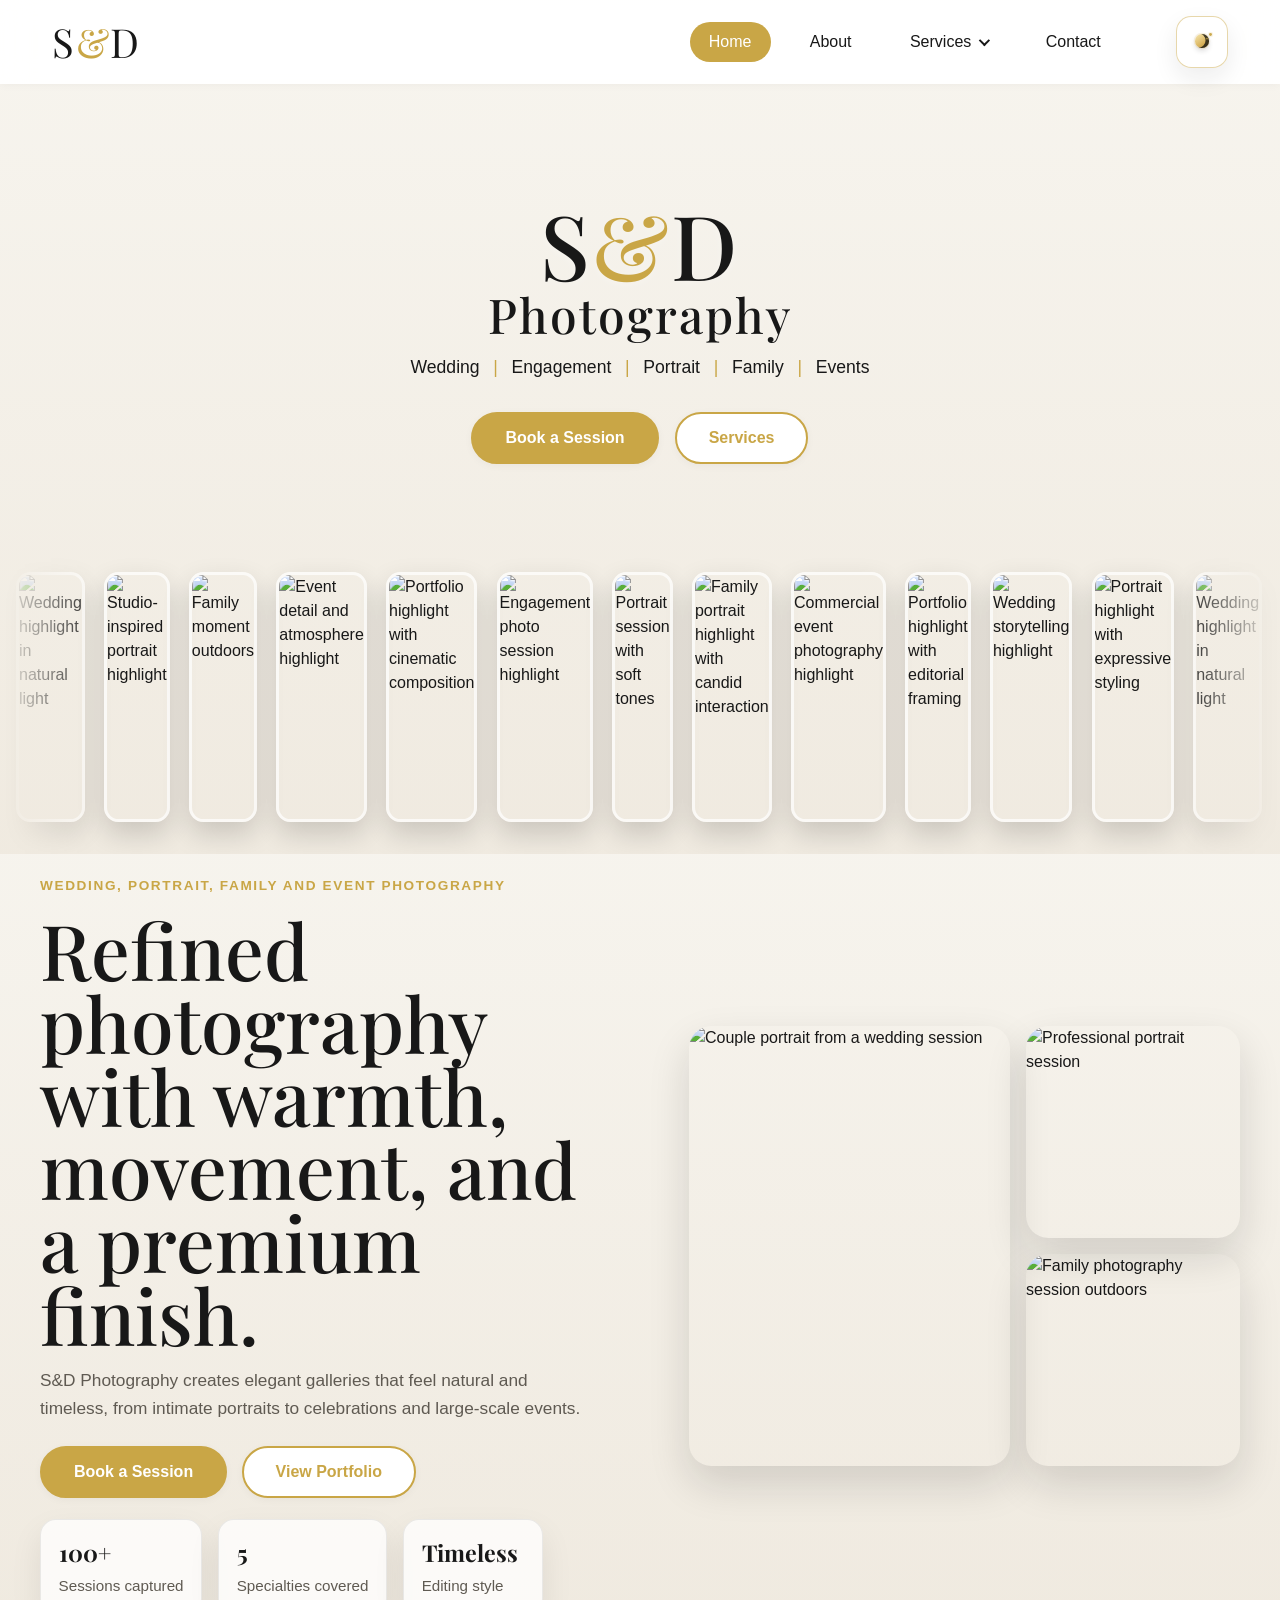
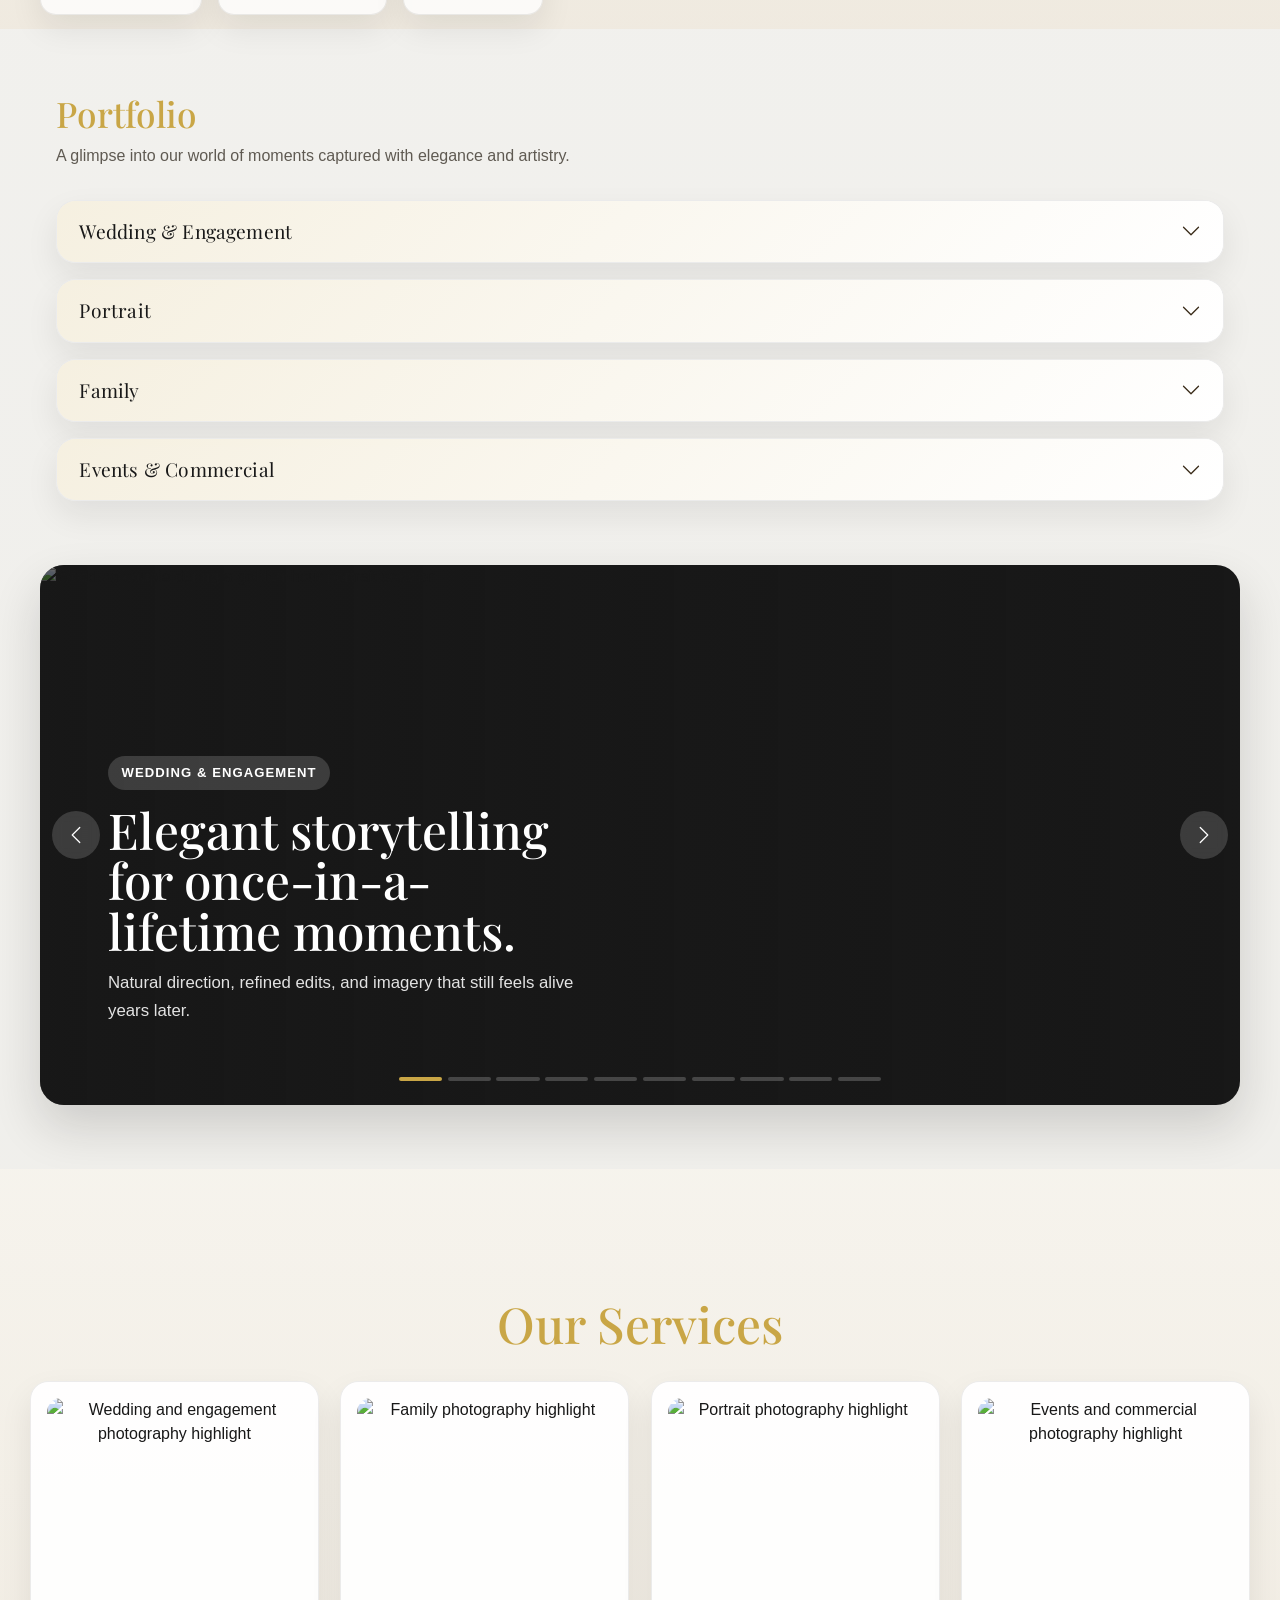
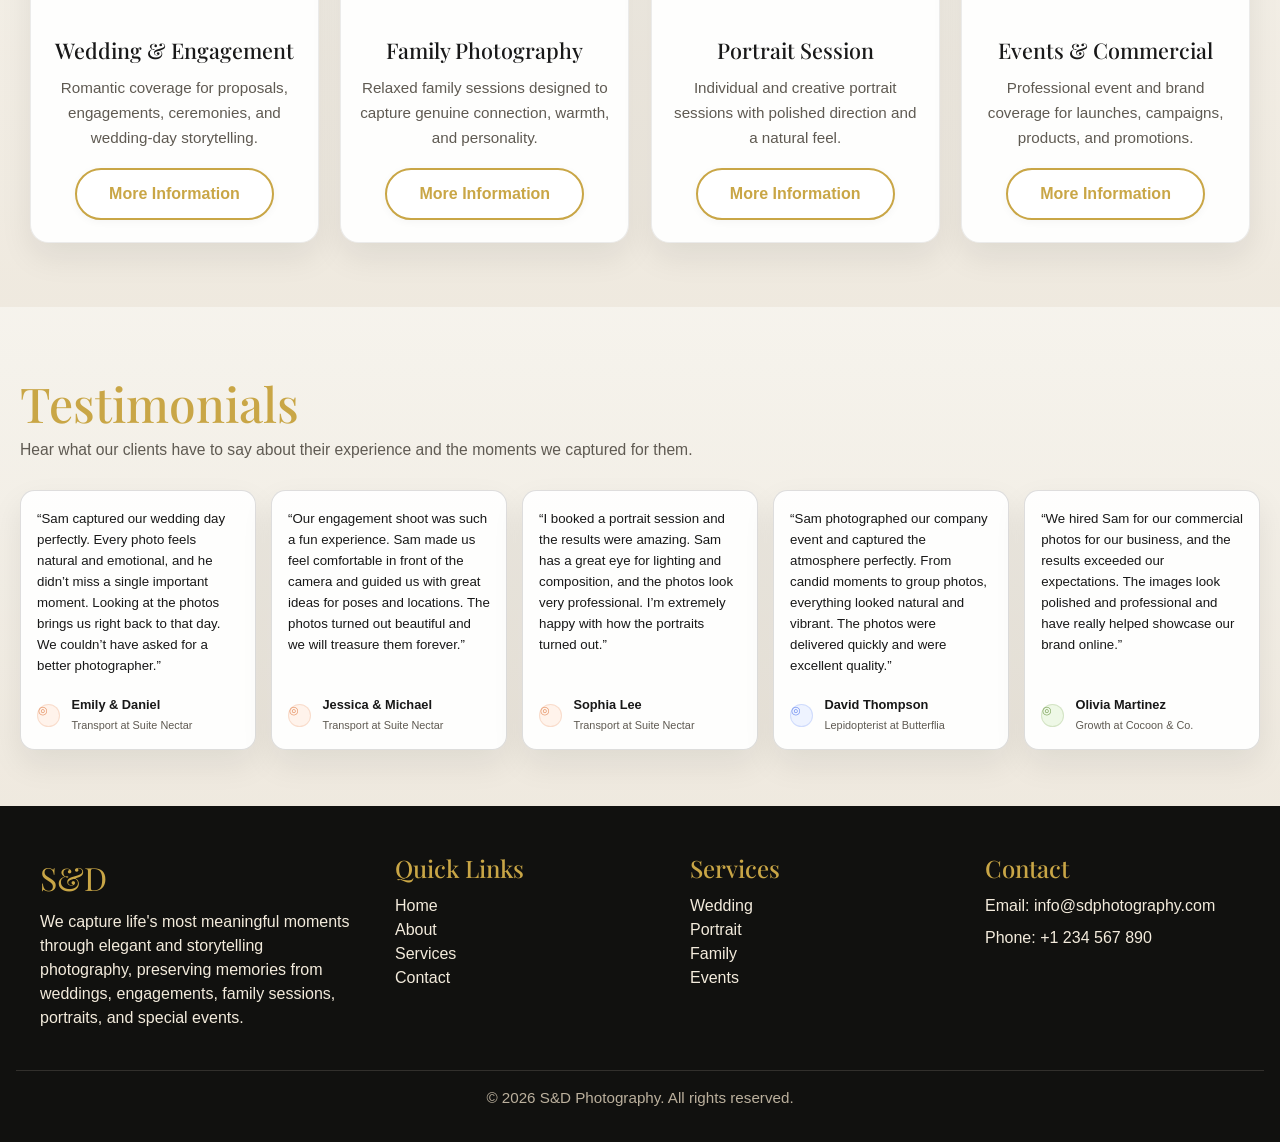
==== commit 84b259f9: "Remove media section; update CTAs & footer Remove the About page "Media layers" section and delete i" ====
--- a/index.html
+++ b/index.html
@@ -9,7 +9,7 @@
     (function () {
       try {
         var storedTheme = localStorage.getItem('sd-theme');
-        var theme = storedTheme || (window.matchMedia('(prefers-color-scheme: dark)').matches ? 'dark' : 'light');
+        var theme = storedTheme || 'light';
         document.documentElement.setAttribute('data-theme', theme);
       } catch (error) {
         document.documentElement.setAttribute('data-theme', 'light');
@@ -21,13 +21,15 @@
   <link href="https://fonts.googleapis.com/css2?family=Playfair+Display:wght@700&display=swap" rel="stylesheet">
   <link href="https://cdn.jsdelivr.net/npm/bootstrap@5.3.8/dist/css/bootstrap.min.css" rel="stylesheet" integrity="sha384-sRIl4kxILFvY47J16cr9ZwB07vP4J8+LH7qKQnuqkuIAvNWLzeN8tE5YBujZqJLB" crossorigin="anonymous">
   <script src="https://cdn.jsdelivr.net/npm/bootstrap@5.3.8/dist/js/bootstrap.bundle.min.js" integrity="sha384-FKyoEForCGlyvwx9Hj09JcYn3nv7wiPVlz7YYwJrWVcXK/BmnVDxM+D2scQbITxI" crossorigin="anonymous"></script>
-  <link rel="stylesheet" href="style.css">
+  <link rel="stylesheet" href="css/style.css">
 </head>
 <body>
   <!-- Navbar -->
   <header>
     <nav class="navbar" aria-label="Main Navigation">
-      <div class="logo">S<span class="brand-ampersand">&amp;</span>D</div>
+      <div class="logo" aria-label="S&amp;D Photography">
+        <span class="brand-mark">S<span class="brand-ampersand">&amp;</span>D</span>
+      </div>
       <button class="nav-toggle" aria-label="Open navigation menu" aria-expanded="false">
         <span class="hamburger"></span>
       </button>
@@ -82,18 +84,18 @@
     <!-- Marquee Portfolio Strip -->
     <section class="marquee-strip" aria-label="Portfolio Highlights">
       <div class="marquee-track">
-        <img src="Wedding&Engagement/Wedding&Engagement2.jpg" alt="Wedding highlight in natural light">
-        <img src="Portrait/Portrait2.jpg" alt="Studio-inspired portrait highlight">
-        <img src="Family/Family2.jpg" alt="Family moment outdoors">
-        <img src="Events&Commercial/Events&Commercial2.jpg" alt="Event detail and atmosphere highlight">
-        <img src="Portfolio/Portfolio1.jpg" alt="Portfolio highlight with cinematic composition">
-        <img src="Wedding&Engagement/Wedding&Engagement7.jpg" alt="Engagement photo session highlight">
-        <img src="Portrait/Portrait5.jpg" alt="Portrait session with soft tones">
-        <img src="Family/Family4.jpg" alt="Family portrait highlight with candid interaction">
-        <img src="Events&Commercial/Events&Commercial6.jpg" alt="Commercial event photography highlight">
-        <img src="Portfolio/Portfolio4.jpg" alt="Portfolio highlight with editorial framing">
-        <img src="Wedding&Engagement/Wedding&Engagement11.jpg" alt="Wedding storytelling highlight">
-        <img src="Portrait/Portrait8.jpg" alt="Portrait highlight with expressive styling">
+        <img src="media/Wedding&Engagement/Wedding&Engagement2.jpg" alt="Wedding highlight in natural light" loading="lazy" decoding="async">
+        <img src="media/Portrait/Portrait2.jpg" alt="Studio-inspired portrait highlight" loading="lazy" decoding="async">
+        <img src="media/Family/Family2.jpg" alt="Family moment outdoors" loading="lazy" decoding="async">
+        <img src="media/Events&Commercial/Events&Commercial2.jpg" alt="Event detail and atmosphere highlight" loading="lazy" decoding="async">
+        <img src="media/Portfolio/Portfolio1.jpg" alt="Portfolio highlight with cinematic composition" loading="lazy" decoding="async">
+        <img src="media/Wedding&Engagement/Wedding&Engagement7.jpg" alt="Engagement photo session highlight" loading="lazy" decoding="async">
+        <img src="media/Portrait/Portrait5.jpg" alt="Portrait session with soft tones" loading="lazy" decoding="async">
+        <img src="media/Family/Family4.jpg" alt="Family portrait highlight with candid interaction" loading="lazy" decoding="async">
+        <img src="media/Events&Commercial/Events&Commercial6.jpg" alt="Commercial event photography highlight" loading="lazy" decoding="async">
+        <img src="media/Portfolio/Portfolio4.jpg" alt="Portfolio highlight with editorial framing" loading="lazy" decoding="async">
+        <img src="media/Wedding&Engagement/Wedding&Engagement11.jpg" alt="Wedding storytelling highlight" loading="lazy" decoding="async">
+        <img src="media/Portrait/Portrait8.jpg" alt="Portrait highlight with expressive styling" loading="lazy" decoding="async">
       </div>
     </section>
   </div>
@@ -126,13 +128,13 @@
       </div>
       <div class="intro-hero-gallery" aria-label="Featured photography collage">
         <figure class="intro-photo intro-photo-large">
-          <img src="Wedding&Engagement/Wedding&Engagement6.jpg" alt="Couple portrait from a wedding session">
+          <img src="media/Wedding&Engagement/Wedding&Engagement6.jpg" alt="Couple portrait from a wedding session">
         </figure>
         <figure class="intro-photo intro-photo-top">
-          <img src="Portrait/Portrait6.jpg" alt="Professional portrait session">
+          <img src="media/Portrait/Portrait6.jpg" alt="Professional portrait session">
         </figure>
         <figure class="intro-photo intro-photo-bottom">
-          <img src="Family/Family5.jpg" alt="Family photography session outdoors">
+          <img src="media/Family/Family5.jpg" alt="Family photography session outdoors">
         </figure>
       </div>
     </div>
@@ -144,21 +146,21 @@
     <div class="accordion portfolio-accordion" id="portfolioServicesAccordion">
       <div class="accordion-item">
         <h3 class="accordion-header" id="portfolio-heading-wedding">
-          <button class="accordion-button" type="button" data-bs-toggle="collapse" data-bs-target="#portfolio-collapse-wedding" aria-expanded="true" aria-controls="portfolio-collapse-wedding">
+          <button class="accordion-button collapsed" type="button" data-bs-toggle="collapse" data-bs-target="#portfolio-collapse-wedding" aria-expanded="false" aria-controls="portfolio-collapse-wedding">
             Wedding &amp; Engagement
           </button>
         </h3>
-        <div id="portfolio-collapse-wedding" class="accordion-collapse collapse show" aria-labelledby="portfolio-heading-wedding">
+        <div id="portfolio-collapse-wedding" class="accordion-collapse collapse" aria-labelledby="portfolio-heading-wedding">
           <div class="accordion-body">
             <p class="portfolio-panel-intro">Elegant storytelling for proposals, engagement sessions, ceremonies, and wedding day portraits.</p>
             <div class="portfolio-grid">
-              <img src="Wedding&Engagement/Wedding&Engagement15.jpg" alt="Wedding and engagement gallery highlight" tabindex="0">
-              <img src="Wedding&Engagement/Wedding&Engagement14.jpg" alt="Romantic wedding portrait highlight" tabindex="0">
-              <img src="Wedding&Engagement/Wedding&Engagement13.jpg" alt="Elegant wedding storytelling highlight" tabindex="0">
-              <img src="Wedding&Engagement/Wedding&Engagement12.jpg" alt="Wedding gallery image with cinematic mood" tabindex="0">
-              <img src="Wedding&Engagement/Wedding&Engagement11.jpg" alt="Couple portrait during wedding coverage" tabindex="0">
-              <img src="Wedding&Engagement/Wedding&Engagement10.jpg" alt="Engagement session image with soft light" tabindex="0">
-              <img src="Wedding&Engagement/Wedding&Engagement9.jpg" alt="Wedding day moment with editorial framing" tabindex="0">
+              <img src="media/Wedding&Engagement/Wedding&Engagement15.jpg" alt="Wedding and engagement gallery highlight" tabindex="0" loading="lazy" decoding="async">
+              <img src="media/Wedding&Engagement/Wedding&Engagement14.jpg" alt="Romantic wedding portrait highlight" tabindex="0" loading="lazy" decoding="async">
+              <img src="media/Wedding&Engagement/Wedding&Engagement13.jpg" alt="Elegant wedding storytelling highlight" tabindex="0" loading="lazy" decoding="async">
+              <img src="media/Wedding&Engagement/Wedding&Engagement12.jpg" alt="Wedding gallery image with cinematic mood" tabindex="0" loading="lazy" decoding="async">
+              <img src="media/Wedding&Engagement/Wedding&Engagement11.jpg" alt="Couple portrait during wedding coverage" tabindex="0" loading="lazy" decoding="async">
+              <img src="media/Wedding&Engagement/Wedding&Engagement10.jpg" alt="Engagement session image with soft light" tabindex="0" loading="lazy" decoding="async">
+              <img src="media/Wedding&Engagement/Wedding&Engagement9.jpg" alt="Wedding day moment with editorial framing" tabindex="0" loading="lazy" decoding="async">
             </div>
           </div>
         </div>
@@ -173,13 +175,13 @@
           <div class="accordion-body">
             <p class="portfolio-panel-intro">Polished portraits with natural direction for personal branding, couples, and creative sessions.</p>
             <div class="portfolio-grid">
-              <img src="Portrait/Portrait11.jpg" alt="Portrait session gallery highlight" tabindex="0">
-              <img src="Portrait/Portrait10.jpg" alt="Professional portrait highlight" tabindex="0">
-              <img src="Portrait/Portrait9.jpg" alt="Editorial portrait highlight" tabindex="0">
-              <img src="Portrait/Portrait8.jpg" alt="Creative portrait gallery image" tabindex="0">
-              <img src="Portrait/Portrait7.jpg" alt="Studio-inspired portrait image" tabindex="0">
-              <img src="Portrait/Portrait6.jpg" alt="Refined portrait session with soft tones" tabindex="0">
-              <img src="Portrait/Portrait5.jpg" alt="Expressive portrait with premium styling" tabindex="0">
+              <img src="media/Portrait/Portrait11.jpg" alt="Portrait session gallery highlight" tabindex="0" loading="lazy" decoding="async">
+              <img src="media/Portrait/Portrait10.jpg" alt="Professional portrait highlight" tabindex="0" loading="lazy" decoding="async">
+              <img src="media/Portrait/Portrait9.jpg" alt="Editorial portrait highlight" tabindex="0" loading="lazy" decoding="async">
+              <img src="media/Portrait/Portrait8.jpg" alt="Creative portrait gallery image" tabindex="0" loading="lazy" decoding="async">
+              <img src="media/Portrait/Portrait7.jpg" alt="Studio-inspired portrait image" tabindex="0" loading="lazy" decoding="async">
+              <img src="media/Portrait/Portrait6.jpg" alt="Refined portrait session with soft tones" tabindex="0" loading="lazy" decoding="async">
+              <img src="media/Portrait/Portrait5.jpg" alt="Expressive portrait with premium styling" tabindex="0" loading="lazy" decoding="async">
             </div>
           </div>
         </div>
@@ -194,13 +196,13 @@
           <div class="accordion-body">
             <p class="portfolio-panel-intro">Relaxed family sessions built around genuine interaction, warmth, and natural connection.</p>
             <div class="portfolio-grid">
-              <img src="Family/Family7.jpg" alt="Family photography gallery highlight" tabindex="0">
-              <img src="Family/Family6.jpg" alt="Warm family moment highlight" tabindex="0">
-              <img src="Family/Family5.jpg" alt="Natural family session highlight" tabindex="0">
-              <img src="Family/Family4.jpg" alt="Lifestyle family gallery image" tabindex="0">
-              <img src="Family/Family3.jpg" alt="Outdoor family portrait session" tabindex="0">
-              <img src="Family/Family2.jpg" alt="Candid family interaction highlight" tabindex="0">
-              <img src="Family/Family1.jpg" alt="Family portrait with relaxed composition" tabindex="0">
+              <img src="media/Family/Family7.jpg" alt="Family photography gallery highlight" tabindex="0" loading="lazy" decoding="async">
+              <img src="media/Family/Family6.jpg" alt="Warm family moment highlight" tabindex="0" loading="lazy" decoding="async">
+              <img src="media/Family/Family5.jpg" alt="Natural family session highlight" tabindex="0" loading="lazy" decoding="async">
+              <img src="media/Family/Family4.jpg" alt="Lifestyle family gallery image" tabindex="0" loading="lazy" decoding="async">
+              <img src="media/Family/Family3.jpg" alt="Outdoor family portrait session" tabindex="0" loading="lazy" decoding="async">
+              <img src="media/Family/Family2.jpg" alt="Candid family interaction highlight" tabindex="0" loading="lazy" decoding="async">
+              <img src="media/Family/Family1.jpg" alt="Family portrait with relaxed composition" tabindex="0" loading="lazy" decoding="async">
             </div>
           </div>
         </div>
@@ -215,21 +217,21 @@
           <div class="accordion-body">
             <p class="portfolio-panel-intro">Coverage for celebrations, launches, and branded events with attention to energy, detail, and atmosphere.</p>
             <div class="portfolio-grid">
-              <img src="Events&Commercial/Events&Commercial9.jpg" alt="Events and commercial gallery highlight" tabindex="0">
-              <img src="Events&Commercial/Events&Commercial8.jpg" alt="Atmospheric event coverage highlight" tabindex="0">
-              <img src="Events&Commercial/Events&Commercial7.jpg" alt="Commercial and event detail highlight" tabindex="0">
-              <img src="Events&Commercial/Events&Commercial6.jpg" alt="Live event gallery image" tabindex="0">
-              <img src="Events&Commercial/Events&Commercial5.jpg" alt="Branded event photography highlight" tabindex="0">
-              <img src="Events&Commercial/Events&Commercial4.jpg" alt="Commercial event scene with layered detail" tabindex="0">
-              <img src="Events&Commercial/Events&Commercial3.jpg" alt="Event coverage image with strong atmosphere" tabindex="0">
+              <img src="media/Events&Commercial/Events&Commercial9.jpg" alt="Events and commercial gallery highlight" tabindex="0" loading="lazy" decoding="async">
+              <img src="media/Events&Commercial/Events&Commercial8.jpg" alt="Atmospheric event coverage highlight" tabindex="0" loading="lazy" decoding="async">
+              <img src="media/Events&Commercial/Events&Commercial7.jpg" alt="Commercial and event detail highlight" tabindex="0" loading="lazy" decoding="async">
+              <img src="media/Events&Commercial/Events&Commercial6.jpg" alt="Live event gallery image" tabindex="0" loading="lazy" decoding="async">
+              <img src="media/Events&Commercial/Events&Commercial5.jpg" alt="Branded event photography highlight" tabindex="0" loading="lazy" decoding="async">
+              <img src="media/Events&Commercial/Events&Commercial4.jpg" alt="Commercial event scene with layered detail" tabindex="0" loading="lazy" decoding="async">
+              <img src="media/Events&Commercial/Events&Commercial3.jpg" alt="Event coverage image with strong atmosphere" tabindex="0" loading="lazy" decoding="async">
             </div>
           </div>
         </div>
       </div>
     </div>
     <!-- Lightbox -->
-    <div class="lightbox" role="dialog" aria-modal="true" aria-label="Image viewer" tabindex="-1">
-      <span class="lightbox-close" aria-label="Close viewer">&times;</span>
+    <div class="lightbox" role="dialog" aria-modal="true" aria-label="Image viewer" aria-hidden="true" tabindex="-1">
+      <button class="lightbox-close" type="button" aria-label="Close viewer">&times;</button>
       <img class="lightbox-img" src="" alt="Enlarged portfolio image">
     </div>
   </section>
@@ -251,7 +253,7 @@
         </div>
         <div class="carousel-inner">
           <div class="carousel-item active">
-            <img src="Wedding&Engagement/Wedding&Engagement3.jpg" class="d-block w-100" alt="Wedding couple during a golden-hour portrait session">
+            <img src="media/Wedding&Engagement/Wedding&Engagement3.jpg" class="d-block w-100" alt="Wedding couple during a golden-hour portrait session">
             <div class="carousel-caption">
               <span class="carousel-kicker">Wedding &amp; Engagement</span>
               <h2>Elegant storytelling for once-in-a-lifetime moments.</h2>
@@ -259,7 +261,7 @@
             </div>
           </div>
           <div class="carousel-item">
-            <img src="Wedding&Engagement/Wedding&Engagement8.jpg" class="d-block w-100" alt="Engagement session with the couple walking together outdoors">
+            <img src="media/Wedding&Engagement/Wedding&Engagement8.jpg" class="d-block w-100" alt="Engagement session with the couple walking together outdoors">
             <div class="carousel-caption">
               <span class="carousel-kicker">Engagement</span>
               <h2>Editorial energy with a relaxed, natural feel.</h2>
@@ -267,7 +269,7 @@
             </div>
           </div>
           <div class="carousel-item">
-            <img src="Portrait/Portrait4.jpg" class="d-block w-100" alt="Portrait session with soft editorial lighting">
+            <img src="media/Portrait/Portrait4.jpg" class="d-block w-100" alt="Portrait session with soft editorial lighting">
             <div class="carousel-caption">
               <span class="carousel-kicker">Portrait</span>
               <h2>Portraits with presence, polish, and personality.</h2>
@@ -275,7 +277,7 @@
             </div>
           </div>
           <div class="carousel-item">
-            <img src="Family/Family3.jpg" class="d-block w-100" alt="Family portrait session outdoors">
+            <img src="media/Family/Family3.jpg" class="d-block w-100" alt="Family portrait session outdoors">
             <div class="carousel-caption">
               <span class="carousel-kicker">Family</span>
               <h2>Warm images that feel effortless and genuine.</h2>
@@ -283,7 +285,7 @@
             </div>
           </div>
           <div class="carousel-item">
-            <img src="Events&Commercial/Events&Commercial4.jpg" class="d-block w-100" alt="Event photography scene with guests and ambient lighting">
+            <img src="media/Events&Commercial/Events&Commercial4.jpg" class="d-block w-100" alt="Event photography scene with guests and ambient lighting">
             <div class="carousel-caption">
               <span class="carousel-kicker">Events &amp; Commercial</span>
               <h2>Coverage that captures atmosphere as much as action.</h2>
@@ -291,7 +293,7 @@
             </div>
           </div>
           <div class="carousel-item">
-            <img src="Portfolio/Portfolio2.jpg" class="d-block w-100" alt="Portfolio highlight image with cinematic composition">
+            <img src="media/Portfolio/Portfolio2.jpg" class="d-block w-100" alt="Portfolio highlight image with cinematic composition">
             <div class="carousel-caption">
               <span class="carousel-kicker">Highlights</span>
               <h2>A portfolio shaped by elegance, tone, and timing.</h2>
@@ -299,7 +301,7 @@
             </div>
           </div>
           <div class="carousel-item">
-            <img src="Portrait/Portrait9.jpg" class="d-block w-100" alt="Creative portrait photograph with expressive styling">
+            <img src="media/Portrait/Portrait9.jpg" class="d-block w-100" alt="Creative portrait photograph with expressive styling" loading="lazy" decoding="async">
             <div class="carousel-caption">
               <span class="carousel-kicker">Portrait</span>
               <h2>Modern portrait work with a refined editorial edge.</h2>
@@ -307,7 +309,7 @@
             </div>
           </div>
           <div class="carousel-item">
-            <img src="Family/Family6.jpg" class="d-block w-100" alt="Family members sharing a candid moment together">
+            <img src="media/Family/Family6.jpg" class="d-block w-100" alt="Family members sharing a candid moment together" loading="lazy" decoding="async">
             <div class="carousel-caption">
               <span class="carousel-kicker">Family</span>
               <h2>Real connection, photographed with calm direction.</h2>
@@ -315,7 +317,7 @@
             </div>
           </div>
           <div class="carousel-item">
-            <img src="Events&Commercial/Events&Commercial8.jpg" class="d-block w-100" alt="Commercial or event scene with layered visual details">
+            <img src="media/Events&Commercial/Events&Commercial8.jpg" class="d-block w-100" alt="Commercial or event scene with layered visual details" loading="lazy" decoding="async">
             <div class="carousel-caption">
               <span class="carousel-kicker">Events &amp; Commercial</span>
               <h2>Images designed to carry both story and brand value.</h2>
@@ -323,7 +325,7 @@
             </div>
           </div>
           <div class="carousel-item">
-            <img src="Portfolio/Portfolio6.jpg" class="d-block w-100" alt="Premium photography portfolio image with soft natural light">
+            <img src="media/Portfolio/Portfolio6.jpg" class="d-block w-100" alt="Premium photography portfolio image with soft natural light" loading="lazy" decoding="async">
             <div class="carousel-caption">
               <span class="carousel-kicker">All Services</span>
               <h2>One visual language across weddings, portraits, family, and events.</h2>
@@ -352,7 +354,7 @@
       <div class="services-cards">
         <article class="service-card">
           <div class="service-media">
-            <img src="Wedding&Engagement/Wedding&Engagement4.jpg" alt="Wedding and engagement photography highlight">
+            <img src="media/Wedding&Engagement/Wedding&Engagement4.jpg" alt="Wedding and engagement photography highlight" loading="lazy" decoding="async">
           </div>
           <div class="service-card-body">
             <h3>Wedding &amp; Engagement</h3>
@@ -362,7 +364,7 @@
         </article>
         <article class="service-card">
           <div class="service-media">
-            <img src="Family/Family1.jpg" alt="Family photography highlight">
+            <img src="media/Family/Family1.jpg" alt="Family photography highlight" loading="lazy" decoding="async">
           </div>
           <div class="service-card-body">
             <h3>Family Photography</h3>
@@ -372,7 +374,7 @@
         </article>
         <article class="service-card">
           <div class="service-media">
-            <img src="Portrait/Portrait3.jpg" alt="Portrait photography highlight">
+            <img src="media/Portrait/Portrait3.jpg" alt="Portrait photography highlight" loading="lazy" decoding="async">
           </div>
           <div class="service-card-body">
             <h3>Portrait Session</h3>
@@ -382,7 +384,7 @@
         </article>
         <article class="service-card">
           <div class="service-media">
-            <img src="Events&Commercial/Events&Commercial3.jpg" alt="Events and commercial photography highlight">
+            <img src="media/Events&Commercial/Events&Commercial3.jpg" alt="Events and commercial photography highlight" loading="lazy" decoding="async">
           </div>
           <div class="service-card-body">
             <h3>Events &amp; Commercial</h3>
@@ -461,15 +463,15 @@
     <div class="footer-content">
         <div class="footer-brand">
         <div class="footer-logo">S&amp;D</div>
-        <p>Elegant, timeless photography for every occasion.</p>
+        <p>We capture life's most meaningful moments through elegant and storytelling photography, preserving memories from weddings, engagements, family sessions, portraits, and special events.</p>
         </div>
         <nav class="footer-nav" aria-label="Footer Quick Links">
         <h4>Quick Links</h4>
         <ul>
-            <li><a href="#home">Home</a></li>
-            <li><a href="#about">About</a></li>
-            <li><a href="#services">Services</a></li>
-            <li><a href="#contact">Contact</a></li>
+            <li><a href="index.html#home">Home</a></li>
+            <li><a href="about.html">About</a></li>
+            <li><a href="index.html#services">Services</a></li>
+            <li><a href="contact.html">Contact</a></li>
         </ul>
         </nav>
         <nav class="footer-services" aria-label="Footer Services Links">
@@ -478,7 +480,7 @@
             <li><a href="wedding.html">Wedding</a></li>
             <li><a href="portrait.html">Portrait</a></li>
             <li><a href="family.html">Family</a></li>
-            <li><a href="events&commercial.html">Events</a></li>
+            <li><a href="events.html">Events</a></li>
         </ul>
     </nav>
         <div class="footer-contact">
@@ -494,6 +496,6 @@
     </div>
   </footer>
 
-  <script src="script.js"></script>
+  <script src="js/script.js"></script>
 </body>
 </html>
--- a/css/style.css
+++ b/css/style.css
@@ -0,0 +1,2485 @@
+/*
+  S&D Photography Portfolio Website Styles
+  Elegant, minimal, premium. Responsive, accessible, modern.
+*/
+
+:root {
+  --gold: #C9A646;
+  --beige: #EEEDE9;
+  --black: #181818;
+  --white: #fff;
+  --font-heading: 'Playfair Display', serif;
+  --font-body: 'Segoe UI', 'Helvetica Neue', Arial, sans-serif;
+  --page-bg: #EEEDE9;
+  --text-primary: #181818;
+  --text-muted: #5f5a52;
+  --header-bg: rgba(255,255,255,0.94);
+  --surface-1: rgba(255,255,255,0.92);
+  --surface-2: rgba(255,255,255,0.76);
+  --surface-3: #f8f4ed;
+  --dropdown-bg: rgba(255,255,255,0.98);
+  --border-soft: rgba(24,24,24,0.08);
+  --border-strong: rgba(24,24,24,0.14);
+  --shadow-soft: 0 14px 32px rgba(24,24,24,0.08);
+  --shadow-strong: 0 18px 42px rgba(24,24,24,0.14);
+  --nav-toggle-bg: rgba(255,255,255,0.96);
+  --nav-toggle-open-bg: #f6f1e3;
+  --nav-toggle-border: rgba(201,166,70,0.45);
+  --nav-toggle-shadow: 0 10px 24px rgba(24,24,24,0.08);
+  --theme-accent-text: #17130b;
+  --pattern-shift-x: 0px;
+  --pattern-shift-y: 0px;
+  --pattern-dot: rgba(201,166,70,0.16);
+  --pattern-soft: rgba(24,24,24,0.045);
+  --pattern-blob: rgba(201,166,70,0.1);
+  --pattern-overlay-top: rgba(255,255,255,0.3);
+  --pattern-overlay-bottom: rgba(238,237,233,0.12);
+  --pattern-overlay-opacity: 0.54;
+  color-scheme: light;
+}
+
+html[data-theme='dark'],
+body[data-theme='dark'] {
+  --page-bg: #12120f;
+  --text-primary: #f3ebdc;
+  --text-muted: #c9beab;
+  --header-bg: rgba(18,18,15,0.94);
+  --surface-1: rgba(31,31,28,0.94);
+  --surface-2: rgba(41,41,36,0.82);
+  --surface-3: #23231f;
+  --dropdown-bg: rgba(28,28,24,0.98);
+  --border-soft: rgba(243,235,220,0.1);
+  --border-strong: rgba(243,235,220,0.18);
+  --shadow-soft: 0 18px 36px rgba(0,0,0,0.34);
+  --shadow-strong: 0 24px 48px rgba(0,0,0,0.4);
+  --nav-toggle-bg: rgba(31,31,28,0.96);
+  --nav-toggle-open-bg: #2a2925;
+  --nav-toggle-border: rgba(201,166,70,0.35);
+  --nav-toggle-shadow: 0 14px 30px rgba(0,0,0,0.3);
+  --pattern-dot: rgba(201,166,70,0.16);
+  --pattern-soft: rgba(243,235,220,0.06);
+  --pattern-blob: rgba(201,166,70,0.12);
+  --pattern-overlay-top: rgba(18,18,15,0.34);
+  --pattern-overlay-bottom: rgba(18,18,15,0.18);
+  --pattern-overlay-opacity: 0.48;
+  color-scheme: dark;
+}
+
+html {
+  box-sizing: border-box;
+  font-size: 16px;
+  scroll-behavior: smooth;
+}
+*, *:before, *:after {
+  box-sizing: inherit;
+}
+body {
+  margin: 0;
+  font-family: var(--font-body);
+  background: var(--page-bg);
+  background-image:
+    linear-gradient(180deg, var(--pattern-overlay-top) 0%, var(--pattern-overlay-bottom) 100%);
+  background-size: auto;
+  background-position: 0 0;
+  color: var(--text-primary);
+  min-height: 100vh;
+  position: relative;
+  isolation: isolate;
+  transition: background-color 0.25s ease, color 0.25s ease;
+}
+
+.hero-showcase,
+.intro-hero,
+.portfolio,
+.featured-carousel,
+.services,
+.testimonials,
+.story-gallery-section,
+.about-editorial-hero,
+.about-mission-section,
+.about-values-section,
+.about-process-section,
+.about-feature-banner,
+.contact-form-section {
+  position: relative;
+  isolation: isolate;
+}
+
+.intro-hero-shell,
+.services-shell,
+.testimonials-shell,
+.story-shell,
+.about-shell,
+.contact-shell,
+.hero,
+.marquee-strip,
+.portfolio-accordion,
+.lightbox {
+  position: relative;
+  z-index: 1;
+}
+
+header,
+main,
+footer {
+  position: relative;
+  z-index: 1;
+}
+
+/* Navbar */
+header {
+  background: var(--header-bg);
+  box-shadow: 0 2px 8px rgba(0,0,0,0.03);
+  position: sticky;
+  top: 0;
+  z-index: 100;
+  backdrop-filter: blur(14px);
+}
+.navbar {
+  display: flex;
+  align-items: center;
+  justify-content: space-between;
+  gap: 3.5rem;
+  width: 100%;
+  max-width: none;
+  margin: 0;
+  padding: 1rem 3.25rem;
+}
+.logo {
+  display: inline-flex;
+  flex-direction: column;
+  justify-content: center;
+  align-items: flex-start;
+  font-family: var(--font-heading);
+  color: var(--text-primary);
+  line-height: 1;
+  flex-shrink: 0;
+}
+
+.logo .brand-mark {
+  display: block;
+  font-size: 2.5rem;
+  line-height: 0.88;
+  letter-spacing: 0.04em;
+}
+
+.brand-ampersand {
+  color: var(--gold);
+}
+.nav-links {
+  display: flex;
+  gap: 1.25rem;
+  list-style: none;
+  margin: 0 0 0 auto;
+  padding: 0;
+}
+.nav-links li {
+  position: relative;
+  display: flex;
+  align-items: center;
+}
+.nav-links a,
+.nav-links .nav-link {
+  font-family: var(--font-body);
+  font-size: 1rem;
+  text-decoration: none;
+  color: var(--text-primary);
+  font-weight: 500;
+  padding: 0.5rem 1.2rem;
+  border-radius: 2rem;
+  transition: background 0.2s, color 0.2s;
+}
+.nav-links .nav-link {
+  line-height: 1.2;
+  background: none;
+  border: none;
+  appearance: none;
+  -webkit-appearance: none;
+}
+.nav-links a.active,
+.nav-links .nav-link.active,
+.nav-links a:focus-visible,
+.nav-links a:hover,
+.nav-links .nav-link:focus-visible,
+.nav-links .nav-link:hover,
+.nav-item.dropdown-open > .nav-dropdown-toggle {
+  background: var(--gold);
+  color: var(--white);
+  outline: none;
+}
+.nav-dropdown-toggle {
+  display: inline-flex;
+  align-items: center;
+  gap: 0.5rem;
+  cursor: pointer;
+}
+.nav-dropdown-toggle::after {
+  content: '';
+  width: 0.5rem;
+  height: 0.5rem;
+  border-right: 2px solid currentColor;
+  border-bottom: 2px solid currentColor;
+  transform: rotate(45deg) translateY(-2px);
+  transition: transform 0.2s ease;
+}
+.nav-item.dropdown-open > .nav-dropdown-toggle::after {
+  transform: rotate(-135deg) translateY(-1px);
+}
+.dropdown-menu {
+  position: absolute;
+  top: calc(100% + 0.65rem);
+  left: 50%;
+  transform: translateX(-50%);
+  min-width: 14rem;
+  display: none;
+  margin: 0;
+  padding: 0.6rem;
+  list-style: none;
+  background: var(--dropdown-bg);
+  border: 1px solid var(--border-soft);
+  border-radius: 1rem;
+  box-shadow: var(--shadow-soft);
+  overflow: hidden;
+  z-index: 120;
+}
+.nav-item.dropdown-open > .dropdown-menu {
+  display: block;
+}
+.dropdown-menu li {
+  width: 100%;
+}
+.dropdown-item {
+  display: block;
+  width: 100%;
+  padding: 0.75rem 0.9rem;
+  border-radius: 0.75rem;
+  color: var(--text-primary);
+  transition: background 0.2s, color 0.2s;
+}
+.dropdown-item:hover,
+.dropdown-item:focus-visible {
+  background: var(--gold);
+  color: var(--white);
+  outline: none;
+}
+.theme-toggle {
+  display: inline-flex;
+  align-items: center;
+  justify-content: center;
+  width: 3.25rem;
+  height: 3.25rem;
+  padding: 0;
+  border-radius: 0.95rem;
+  border: 1px solid var(--nav-toggle-border);
+  background: var(--surface-1);
+  color: var(--text-primary);
+  box-shadow: var(--nav-toggle-shadow);
+  cursor: pointer;
+  transition: background 0.2s, border-color 0.2s, box-shadow 0.2s, transform 0.2s, color 0.2s;
+}
+.theme-toggle:hover {
+  transform: translateY(-1px);
+  border-color: rgba(201,166,70,0.68);
+}
+.theme-toggle:focus-visible {
+  outline: none;
+  box-shadow: 0 0 0 4px rgba(201,166,70,0.2), var(--nav-toggle-shadow);
+}
+.theme-toggle-icon {
+  position: relative;
+  width: 1.35rem;
+  height: 1.35rem;
+  display: inline-block;
+}
+.theme-toggle-icon::before,
+.theme-toggle-icon::after {
+  content: '';
+  position: absolute;
+  transition: opacity 0.24s ease, transform 0.24s ease, box-shadow 0.24s ease, border-color 0.24s ease, background 0.24s ease;
+}
+.theme-toggle-icon::before {
+  top: 0.18rem;
+  left: 0.26rem;
+  width: 0.84rem;
+  height: 0.84rem;
+  border-radius: 50%;
+  background: linear-gradient(145deg, #f7e8b2 0%, #d9b35c 62%, #a67d28 100%);
+  box-shadow:
+    inset -0.22rem -0.03rem 0 0 rgba(18,18,15,0.78),
+    0 0 0 0.08rem rgba(201,166,70,0.14),
+    0 0.18rem 0.35rem rgba(24,24,24,0.14);
+  opacity: 1;
+  transform: scale(1) rotate(0deg);
+}
+.theme-toggle-icon::after {
+  top: 0.1rem;
+  right: 0.08rem;
+  width: 0.18rem;
+  height: 0.18rem;
+  border-radius: 50%;
+  background: rgba(201,166,70,0.95);
+  box-shadow:
+    0 0 0 0.08rem rgba(201,166,70,0.12),
+    -0.22rem 0.26rem 0 -0.04rem rgba(201,166,70,0.75);
+  opacity: 1;
+  transform: scale(1) rotate(0deg);
+}
+.theme-toggle-label {
+  position: absolute;
+  width: 1px;
+  height: 1px;
+  padding: 0;
+  margin: -1px;
+  overflow: hidden;
+  clip: rect(0, 0, 0, 0);
+  white-space: nowrap;
+  border: 0;
+}
+body[data-theme='dark'] .theme-toggle-icon::before {
+  top: 0.18rem;
+  left: 0.18rem;
+  width: 0.92rem;
+  height: 0.92rem;
+  background: linear-gradient(145deg, #f7e5a5 0%, #d0a13f 68%, #9f741d 100%);
+  box-shadow:
+    inset 0 0 0 0.08rem rgba(255,244,212,0.18),
+    0 0 0 0.16rem rgba(201,166,70,0.16),
+    0 0 0.55rem rgba(201,166,70,0.24);
+  opacity: 1;
+  transform: scale(1) rotate(0deg);
+}
+body[data-theme='dark'] .theme-toggle-icon::after {
+  top: 0.03rem;
+  left: 0.03rem;
+  width: 1.18rem;
+  height: 1.18rem;
+  right: auto;
+  background: transparent;
+  border-radius: 50%;
+  border: 0.09rem solid rgba(201,166,70,0.34);
+  box-shadow:
+    0 0 0 0.12rem rgba(201,166,70,0.08),
+    0 0 0.6rem rgba(201,166,70,0.14);
+  opacity: 1;
+  transform: scale(1) rotate(0deg);
+}
+.nav-toggle {
+  display: none;
+  align-items: center;
+  justify-content: center;
+  width: 3.25rem;
+  height: 3.25rem;
+  background: var(--nav-toggle-bg);
+  border: 1px solid var(--nav-toggle-border);
+  margin-left: auto;
+  padding: 0;
+  border-radius: 0.95rem;
+  transition: background 0.2s, border-color 0.2s, box-shadow 0.2s, transform 0.2s;
+  box-shadow: var(--nav-toggle-shadow);
+  outline: none;
+  position: relative;
+  z-index: 102;
+  cursor: pointer;
+}
+.hamburger {
+  width: 24px;
+  height: 3px;
+  background: var(--text-primary);
+  display: block;
+  position: relative;
+  border-radius: 999px;
+  transition: background 0.24s ease, transform 0.24s ease, opacity 0.24s ease;
+  margin: 0 auto;
+}
+.hamburger::before,
+.hamburger::after {
+  content: '';
+  position: absolute;
+  width: 24px;
+  height: 3px;
+  background: var(--text-primary);
+  left: 0;
+  border-radius: 999px;
+  transition: transform 0.24s ease, top 0.24s ease, background 0.24s ease;
+}
+.hamburger::before {
+  top: -8px;
+}
+.hamburger::after {
+  top: 8px;
+}
+.nav-toggle.open .hamburger {
+  background: transparent;
+}
+.nav-toggle.open .hamburger::before {
+  top: 0;
+  transform: rotate(45deg);
+  background: var(--text-primary);
+}
+.nav-toggle.open .hamburger::after {
+  top: 0;
+  transform: rotate(-45deg);
+  background: var(--text-primary);
+}
+.nav-toggle:hover {
+  transform: translateY(-1px);
+  border-color: rgba(201,166,70,0.7);
+  box-shadow: 0 14px 28px rgba(24,24,24,0.12);
+}
+.nav-toggle.open {
+  background: var(--nav-toggle-open-bg);
+  border-color: rgba(201,166,70,0.8);
+  box-shadow: 0 12px 28px rgba(201,166,70,0.16);
+}
+
+/* Accessibility: focus ring for nav-toggle */
+.nav-toggle:focus-visible {
+  outline: none;
+  box-shadow: 0 0 0 4px rgba(201,166,70,0.2), 0 12px 28px rgba(24,24,24,0.12);
+}
+
+/* Intro Hero */
+.intro-hero {
+  padding: 1.4rem 1rem 0.9rem 1rem;
+  background:
+    linear-gradient(180deg, rgba(247,244,237,0.86) 0%, rgba(239,232,220,0.78) 100%);
+}
+.intro-hero-shell {
+  width: min(1200px, 100%);
+  margin: 0 auto;
+  display: grid;
+  grid-template-columns: minmax(0, 1.05fr) minmax(320px, 0.95fr);
+  gap: 2.5rem;
+  align-items: center;
+}
+.intro-hero-copy {
+  max-width: 560px;
+}
+.intro-hero-eyebrow {
+  margin: 0 0 1rem 0;
+  color: var(--gold);
+  font-size: 0.85rem;
+  font-weight: 700;
+  letter-spacing: 0.12em;
+  text-transform: uppercase;
+}
+.intro-hero h1 {
+  margin: 0;
+  font-family: var(--font-heading);
+  font-size: clamp(2.8rem, 6vw, 4.8rem);
+  line-height: 0.95;
+  color: var(--text-primary);
+}
+.intro-hero-text {
+  margin: 0.95rem 0 0 0;
+  max-width: 38rem;
+  color: var(--text-muted);
+  font-size: 1.08rem;
+  line-height: 1.65;
+}
+.intro-hero-actions {
+  display: flex;
+  flex-wrap: wrap;
+  gap: 0.9rem;
+  margin-top: 1.45rem;
+}
+.intro-hero-metrics {
+  display: flex;
+  flex-wrap: wrap;
+  gap: 1rem;
+  margin-top: 1.35rem;
+}
+.intro-hero-metrics div {
+  min-width: 140px;
+  padding: 1rem 1.1rem;
+  background: var(--surface-2);
+  border: 1px solid var(--border-soft);
+  border-radius: 1rem;
+  box-shadow: var(--shadow-soft);
+}
+.intro-hero-metrics strong {
+  display: block;
+  font-family: var(--font-heading);
+  font-size: 1.45rem;
+  color: var(--text-primary);
+}
+.intro-hero-metrics span {
+  display: block;
+  margin-top: 0.25rem;
+  color: var(--text-muted);
+  font-size: 0.95rem;
+}
+.intro-hero-gallery {
+  display: grid;
+  grid-template-columns: 1.2fr 0.8fr;
+  grid-template-rows: repeat(2, minmax(190px, 1fr));
+  gap: 1rem;
+  align-items: stretch;
+}
+.intro-photo {
+  margin: 0;
+  overflow: hidden;
+  border-radius: 1.4rem;
+  box-shadow: 0 18px 42px rgba(24,24,24,0.14);
+}
+.intro-photo img {
+  width: 100%;
+  height: 100%;
+  object-fit: cover;
+  display: block;
+}
+.intro-photo-large {
+  grid-row: 1 / span 2;
+  min-height: 440px;
+}
+.intro-photo-top,
+.intro-photo-bottom {
+  min-height: 210px;
+}
+
+/* Hero Section */
+.hero-showcase {
+  position: relative;
+  overflow: hidden;
+  background:
+    linear-gradient(180deg, rgba(247,244,237,0.86) 0%, rgba(239,232,220,0.78) 100%);
+}
+.hero {
+  position: relative;
+  z-index: 1;
+  display: flex;
+  align-items: center;
+  justify-content: center;
+  min-height: 52vh;
+  background: transparent;
+  text-align: center;
+  padding: 4rem 1rem 2rem 1rem;
+}
+.brand-title {
+  font-family: var(--font-heading);
+  color: var(--text-primary);
+  margin-bottom: 1rem;
+  letter-spacing: 0.05em;
+  text-shadow: 0 2px 10px rgba(255,255,255,0.28);
+}
+.brand-mark {
+  display: block;
+  font-size: 5.6rem;
+  line-height: 0.9;
+}
+.brand-subtitle {
+  display: block;
+  margin-top: 0.35rem;
+  font-size: 3rem;
+  line-height: 1;
+}
+.services-list {
+  font-size: 1.1rem;
+  color: var(--text-primary);
+  margin-bottom: 2rem;
+  text-shadow: 0 1px 8px rgba(255,255,255,0.24);
+}
+.services-list span {
+  color: var(--gold);
+  margin: 0 0.5em;
+}
+.hero-buttons {
+  display: flex;
+  gap: 1rem;
+  justify-content: center;
+}
+.btn {
+  display: inline-block;
+  font-family: var(--font-body);
+  font-size: 1rem;
+  padding: 0.75rem 2rem;
+  border: 2px solid var(--gold);
+  border-radius: 2rem;
+  cursor: pointer;
+  text-decoration: none;
+  transition: background 0.2s, color 0.2s, box-shadow 0.2s, border-color 0.2s;
+  font-weight: 600;
+  box-shadow: 0 2px 8px rgba(0,0,0,0.04);
+  -webkit-tap-highlight-color: transparent;
+}
+.btn,
+.btn-primary,
+.btn-secondary {
+  --bs-btn-border-color: var(--gold);
+  --bs-btn-hover-border-color: var(--gold);
+  --bs-btn-active-border-color: var(--gold);
+  --bs-btn-disabled-border-color: var(--gold);
+  --bs-btn-focus-shadow-rgb: 0, 0, 0;
+  --bs-btn-focus-box-shadow: none;
+  -webkit-appearance: none;
+  appearance: none;
+  outline: none;
+  border-color: var(--gold);
+  box-shadow: 0 2px 8px rgba(0,0,0,0.04);
+}
+.carousel-control-prev:focus,
+.carousel-control-prev:focus-visible,
+.carousel-control-next:focus,
+.carousel-control-next:focus-visible,
+.carousel-indicators [data-bs-target]:focus,
+.carousel-indicators [data-bs-target]:focus-visible,
+.nav-links .nav-link:focus,
+.nav-links .nav-link:focus-visible {
+  outline: none;
+  border-color: var(--gold);
+  box-shadow: none;
+}
+:is(.btn, .btn-primary, .btn-secondary):is(:hover, :focus, :focus-visible, :active, :active:focus, :active:focus-visible),
+.btn-check:focus + .btn,
+.btn-check:focus + .btn-primary,
+.btn-check:focus + .btn-secondary,
+.btn-check:checked + .btn,
+.btn-check:checked + .btn-primary,
+.btn-check:checked + .btn-secondary {
+  outline: none;
+  border-color: var(--gold);
+  box-shadow: none;
+}
+.btn-check:focus + .btn,
+.btn-check:checked + .btn,
+.btn-check:focus + .btn-primary,
+.btn-check:checked + .btn-primary,
+.btn-check:focus + .btn-secondary,
+.btn-check:checked + .btn-secondary {
+  outline: none !important;
+  border-color: var(--gold) !important;
+  box-shadow: none !important;
+}
+.btn-primary {
+  background: var(--gold);
+  color: var(--white);
+  border-color: var(--gold);
+}
+.btn-primary:hover,
+.btn-primary:focus,
+.btn-primary:active {
+  background: #b89a3d;
+  color: var(--white);
+  border-color: var(--gold);
+}
+.btn-secondary {
+  background: var(--white);
+  color: var(--gold);
+  border-color: var(--gold);
+}
+.btn-secondary:hover,
+.btn-secondary:focus,
+.btn-secondary:active {
+  background: var(--gold);
+  color: var(--white);
+  border-color: var(--gold);
+}
+
+body[data-theme='dark'] .btn-primary,
+body[data-theme='dark'] .btn-primary:hover,
+body[data-theme='dark'] .btn-primary:focus,
+body[data-theme='dark'] .btn-primary:active,
+body[data-theme='dark'] .nav-links a.active,
+body[data-theme='dark'] .nav-links .nav-link.active,
+body[data-theme='dark'] .nav-links a:focus-visible,
+body[data-theme='dark'] .nav-links a:hover,
+body[data-theme='dark'] .nav-links .nav-link:focus-visible,
+body[data-theme='dark'] .nav-links .nav-link:hover,
+body[data-theme='dark'] .nav-item.dropdown-open > .nav-dropdown-toggle,
+body[data-theme='dark'] .dropdown-item:hover,
+body[data-theme='dark'] .dropdown-item:focus-visible {
+  color: var(--theme-accent-text);
+}
+
+body[data-theme='dark'] .btn-secondary {
+  background: var(--surface-1);
+  color: var(--gold);
+  border-color: rgba(201,166,70,0.45);
+}
+
+body[data-theme='dark'] .btn-secondary:hover,
+body[data-theme='dark'] .btn-secondary:focus,
+body[data-theme='dark'] .btn-secondary:active {
+  background: var(--gold);
+  color: var(--theme-accent-text);
+}
+
+/* Marquee Portfolio Strip */
+.marquee-strip {
+  position: relative;
+  z-index: 1;
+  overflow: hidden;
+  background: transparent;
+  padding: 1.25rem 0 2rem 0;
+  mask-image: linear-gradient(to right, transparent 0, black 8%, black 92%, transparent 100%);
+}
+.marquee-track {
+  display: flex;
+  gap: 1.2rem;
+  animation: marquee 38s linear infinite;
+  will-change: transform;
+  padding: 0 1rem;
+}
+.marquee-strip img {
+  height: 250px;
+  width: 330px;
+  border-radius: 0.9rem;
+  object-fit: cover;
+  border: 3px solid rgba(255,255,255,0.7);
+  box-shadow: 0 12px 28px rgba(0,0,0,0.16);
+}
+.marquee-strip img:nth-child(3n) {
+  width: 380px;
+}
+.marquee-strip img:nth-child(4n) {
+  width: 285px;
+}
+@keyframes marquee {
+  0% { transform: translateX(0); }
+  100% { transform: translateX(-50%); }
+}
+
+/* Portfolio Section */
+.portfolio {
+  max-width: 1200px;
+  margin: 4rem auto;
+  padding: 0 1rem;
+}
+.portfolio h2 {
+  font-family: var(--font-heading);
+  color: var(--gold);
+  font-size: 2.2rem;
+  margin-bottom: 0.5rem;
+}
+.section-desc {
+  color: var(--text-muted);
+  margin-bottom: 2rem;
+}
+.portfolio-accordion {
+  display: grid;
+  gap: 1rem;
+}
+.portfolio-accordion .accordion-item {
+  border: 1px solid var(--border-soft);
+  border-radius: 1.2rem;
+  overflow: hidden;
+  background: var(--surface-1);
+  box-shadow: var(--shadow-soft);
+}
+.portfolio-accordion .accordion-header {
+  margin: 0;
+}
+.portfolio-accordion .accordion-button {
+  font-family: var(--font-heading);
+  font-size: 1.2rem;
+  letter-spacing: 0.01em;
+  color: var(--text-primary);
+  background: linear-gradient(135deg, rgba(201, 166, 70, 0.16), rgba(255, 255, 255, 0.96));
+  padding: 1.2rem 1.4rem;
+}
+.portfolio-accordion .accordion-button:not(.collapsed) {
+  color: var(--text-primary);
+  background: linear-gradient(135deg, rgba(201, 166, 70, 0.28), rgba(255, 255, 255, 1));
+  box-shadow: none;
+}
+.portfolio-accordion .accordion-button:focus {
+  box-shadow: 0 0 0 0.22rem rgba(201, 166, 70, 0.22);
+  border-color: rgba(201, 166, 70, 0.4);
+}
+.portfolio-accordion .accordion-button::after {
+  filter: sepia(1) saturate(2.2) hue-rotate(355deg);
+}
+.portfolio-accordion .accordion-body {
+  padding: 1.4rem;
+  background: var(--surface-2);
+}
+.portfolio-panel-intro {
+  margin: 0 0 1.2rem;
+  color: var(--text-muted);
+  line-height: 1.6;
+}
+.portfolio-grid {
+  display: grid;
+  grid-template-columns: repeat(auto-fit, minmax(220px, 1fr));
+  gap: 1.5rem;
+}
+.portfolio-grid img {
+  width: 100%;
+  aspect-ratio: 4/3;
+  object-fit: cover;
+  border-radius: 1rem;
+  cursor: pointer;
+  transition: transform 0.2s, box-shadow 0.2s;
+  box-shadow: 0 2px 12px rgba(0,0,0,0.08);
+}
+.portfolio-grid img:hover,
+.portfolio-grid img:focus {
+  transform: scale(1.04);
+  box-shadow: 0 4px 24px rgba(0,0,0,0.13);
+  outline: 2px solid var(--gold);
+}
+
+/* Featured Carousel */
+.featured-carousel {
+  padding: 0 1rem 4rem 1rem;
+}
+.carousel-shell {
+  width: min(1200px, 100%);
+  margin: 0 auto;
+}
+.featured-carousel .carousel {
+  overflow: hidden;
+  border-radius: 1.5rem;
+  box-shadow: 0 22px 48px rgba(24,24,24,0.16);
+  background: var(--black);
+}
+.featured-carousel .carousel-item {
+  position: relative;
+}
+.featured-carousel .carousel-item::after {
+  content: '';
+  position: absolute;
+  inset: 0;
+  background: linear-gradient(90deg, rgba(24,24,24,0.66) 0%, rgba(24,24,24,0.34) 42%, rgba(24,24,24,0.08) 100%);
+}
+.featured-carousel .carousel-item img {
+  height: 540px;
+  object-fit: cover;
+  filter: saturate(1.02);
+}
+.featured-carousel .carousel-caption {
+  right: auto;
+  left: 4.25rem;
+  bottom: 3.8rem;
+  z-index: 2;
+  width: min(480px, calc(100% - 6rem));
+  text-align: left;
+}
+.carousel-kicker {
+  display: inline-block;
+  margin-bottom: 0.85rem;
+  padding: 0.45rem 0.85rem;
+  border-radius: 999px;
+  background: rgba(255,255,255,0.16);
+  color: var(--white);
+  font-size: 0.82rem;
+  font-weight: 700;
+  letter-spacing: 0.08em;
+  text-transform: uppercase;
+}
+.featured-carousel .carousel-caption h2 {
+  margin: 0 0 0.85rem 0;
+  font-family: var(--font-heading);
+  font-size: clamp(2rem, 4vw, 3.1rem);
+  line-height: 1.02;
+  color: var(--white);
+}
+.featured-carousel .carousel-caption p {
+  margin: 0;
+  max-width: 34rem;
+  font-size: 1.05rem;
+  line-height: 1.65;
+  color: rgba(255,255,255,0.88);
+}
+.featured-carousel .carousel-indicators {
+  display: flex;
+  flex-wrap: wrap;
+  justify-content: center;
+  gap: 0.35rem;
+  margin-bottom: 1.5rem;
+}
+.featured-carousel .carousel-indicators [data-bs-target] {
+  width: 2.7rem;
+  height: 0.28rem;
+  margin: 0;
+  border: 0;
+  border-radius: 999px;
+  background-color: rgba(255,255,255,0.4);
+}
+.featured-carousel .carousel-indicators .active {
+  background-color: var(--gold);
+}
+.featured-carousel .carousel-control-prev,
+.featured-carousel .carousel-control-next {
+  width: 4.5rem;
+  opacity: 1;
+}
+.featured-carousel .carousel-control-prev-icon,
+.featured-carousel .carousel-control-next-icon {
+  width: 3rem;
+  height: 3rem;
+  border-radius: 50%;
+  background-color: rgba(255,255,255,0.16);
+  background-size: 42%;
+  backdrop-filter: blur(6px);
+}
+
+/* Lightbox */
+.lightbox {
+  display: none;
+  position: fixed;
+  z-index: 2000;
+  top: 0; left: 0; right: 0; bottom: 0;
+  background: rgba(30, 30, 30, 0.85);
+  backdrop-filter: blur(6px);
+  align-items: center;
+  justify-content: center;
+  flex-direction: column;
+}
+
+.lightbox.active {
+  display: flex;
+}
+.lightbox-img {
+  max-width: 90vw;
+  max-height: 80vh;
+  border-radius: 1rem;
+  box-shadow: 0 4px 32px rgba(0,0,0,0.25);
+}
+.lightbox-close {
+  position: absolute;
+  top: 2rem;
+  right: 2rem;
+  font-size: 2.5rem;
+  color: var(--white);
+  cursor: pointer;
+  background: none;
+  border: none;
+  z-index: 10;
+  transition: color 0.2s;
+}
+.lightbox-close:hover,
+.lightbox-close:focus {
+  color: var(--gold);
+}
+
+/* Services Section */
+.services {
+  padding: 8rem 1rem 4rem 1rem;
+  background:
+    linear-gradient(180deg, rgba(247,244,237,0.86) 0%, rgba(239,232,220,0.78) 100%);
+}
+.services-shell {
+  width: min(1220px, 100%);
+  margin: 0 auto;
+}
+.services-header {
+  margin-bottom: 2rem;
+}
+.services h2 {
+  font-family: var(--font-heading);
+  color: var(--gold);
+  font-size: clamp(2.2rem, 4vw, 3.1rem);
+  margin: 0;
+  line-height: 1.05;
+  text-align: center;
+}
+.services-cards {
+  display: grid;
+  grid-template-columns: repeat(4, minmax(0, 1fr));
+  gap: 1.35rem;
+  align-items: stretch;
+}
+.service-card {
+  background: var(--surface-1);
+  border-radius: 1.15rem;
+  box-shadow: var(--shadow-soft);
+  border: 1px solid var(--border-soft);
+  overflow: hidden;
+  display: flex;
+  flex-direction: column;
+  align-items: stretch;
+  text-align: center;
+  transition: box-shadow 0.2s, transform 0.2s;
+}
+.service-card:hover {
+  box-shadow: 0 20px 38px rgba(24,24,24,0.12);
+  transform: translateY(-4px);
+}
+.service-media {
+  margin: 1rem 1rem 0 1rem;
+}
+.service-media > img {
+  width: 100%;
+  height: 220px;
+  object-fit: cover;
+  border-radius: 0.9rem;
+  display: block;
+}
+.service-card-body {
+  padding: 1.2rem 1.1rem 1.35rem 1.1rem;
+  display: flex;
+  flex-direction: column;
+  align-items: center;
+  height: 100%;
+}
+.service-card h3 {
+  font-family: var(--font-heading);
+  color: var(--text-primary);
+  margin: 0;
+  font-size: 1.35rem;
+  line-height: 1.2;
+}
+.service-card p {
+  color: var(--text-muted);
+  font-size: 0.95rem;
+  margin: 0.7rem 0 1.15rem 0;
+  line-height: 1.65;
+  flex-grow: 1;
+}
+.service-card .btn {
+  min-width: 180px;
+}
+
+/* Testimonials Section */
+.testimonials {
+  background:
+    linear-gradient(180deg, rgba(247,244,237,0.86) 0%, rgba(239,232,220,0.78) 100%);
+  padding: 4.5rem 1rem 3.5rem 1rem;
+}
+.testimonials-shell {
+  width: min(1240px, 100%);
+  margin: 0 auto;
+}
+.testimonials-header {
+  max-width: 760px;
+  margin-bottom: 1.7rem;
+}
+.testimonials h2 {
+  margin: 0;
+  font-family: var(--font-heading);
+  color: var(--gold);
+  font-size: clamp(2rem, 4vw, 3rem);
+  line-height: 1;
+}
+.testimonials-header p {
+  margin: 0.65rem 0 0 0;
+  max-width: 48rem;
+  color: var(--text-muted);
+  font-size: 0.98rem;
+  line-height: 1.6;
+}
+.testimonials-grid {
+  display: grid;
+  grid-template-columns: repeat(5, minmax(0, 1fr));
+  gap: 0.95rem;
+}
+.testimonial-card {
+  background: var(--surface-1);
+  border-radius: 0.9rem;
+  border: 1px solid var(--border-strong);
+  box-shadow: var(--shadow-soft);
+  padding: 1.15rem 1rem 1rem 1rem;
+  min-height: 175px;
+  color: var(--text-primary);
+  display: flex;
+  flex-direction: column;
+  justify-content: space-between;
+  gap: 1.15rem;
+}
+.testimonial-card p {
+  margin: 0;
+  font-size: 0.83rem;
+  line-height: 1.58;
+}
+.testimonial-meta {
+  display: flex;
+  align-items: center;
+  gap: 0.7rem;
+}
+.testimonial-meta strong {
+  display: block;
+  font-size: 0.8rem;
+  font-weight: 700;
+  color: var(--text-primary);
+}
+.testimonial-meta span {
+  display: block;
+  margin-top: 0.15rem;
+  font-size: 0.68rem;
+  color: var(--text-muted);
+}
+.testimonial-badge {
+  flex: 0 0 auto;
+  width: 1.45rem;
+  height: 1.45rem;
+  border-radius: 50%;
+  display: inline-flex;
+  align-items: center;
+  justify-content: center;
+  font-size: 0.72rem;
+  line-height: 1;
+}
+.testimonial-card-peach .testimonial-badge {
+  color: #e59264;
+  background: #fff3eb;
+  border: 1px solid rgba(229, 146, 100, 0.24);
+}
+.testimonial-card-blue .testimonial-badge {
+  color: #6f8df0;
+  background: #eef3ff;
+  border: 1px solid rgba(111, 141, 240, 0.24);
+}
+.testimonial-card-green .testimonial-badge {
+  color: #7da35a;
+  background: #eef8e6;
+  border: 1px solid rgba(125, 163, 90, 0.24);
+}
+
+/* Shared Inner Page Layout */
+.page-breadcrumb-shell {
+  width: min(1220px, calc(100% - 3rem));
+  margin: 0 auto;
+  padding: 1rem 0 0.35rem 0;
+}
+.page-breadcrumb {
+  margin: 0;
+  padding: 0.8rem 1rem;
+  border-radius: 999px;
+  background: rgba(255,255,255,0.78);
+  border: 1px solid var(--border-soft);
+  box-shadow: var(--shadow-soft);
+  backdrop-filter: blur(10px);
+}
+.page-breadcrumb .breadcrumb-item,
+.page-breadcrumb .breadcrumb-item.active,
+.page-breadcrumb .breadcrumb-item + .breadcrumb-item::before {
+  color: var(--text-muted);
+}
+.page-breadcrumb .breadcrumb-item a {
+  color: var(--text-primary);
+  text-decoration: none;
+}
+.page-breadcrumb .breadcrumb-item a:hover,
+.page-breadcrumb .breadcrumb-item a:focus-visible {
+  color: var(--gold);
+}
+.story-showcase {
+  background:
+    linear-gradient(rgba(238, 237, 233, 0.56), rgba(238, 237, 233, 0.66)),
+    url('../media/Background/Background1.jpg') center/cover no-repeat;
+  padding: 1.25rem 0 3.5rem 0;
+}
+.story-shell {
+  width: min(1220px, calc(100% - 3rem));
+  margin: 0 auto;
+}
+.story-page-title {
+  margin: 0 0 1rem 0;
+  font-family: var(--font-heading);
+  font-size: 3rem;
+  color: var(--text-primary);
+}
+.story-panel {
+  display: grid;
+  grid-template-columns: minmax(0, 1.2fr) minmax(320px, 0.8fr);
+  gap: 2rem;
+  align-items: center;
+}
+.story-image img {
+  width: 100%;
+  aspect-ratio: 16 / 10;
+  object-fit: cover;
+  border-radius: 1.15rem;
+  box-shadow: 0 18px 42px rgba(24,24,24,0.14);
+}
+.story-copy {
+  max-width: 470px;
+}
+.story-copy h2,
+.story-gallery-header h2 {
+  margin: 0 0 1rem 0;
+  font-family: var(--font-heading);
+  font-size: 2.35rem;
+  color: var(--text-primary);
+  font-style: italic;
+  line-height: 1.05;
+}
+.story-copy p,
+.story-gallery-header p {
+  margin: 0 0 1rem 0;
+  color: var(--text-muted);
+  font-size: 1.08rem;
+  line-height: 1.65;
+}
+.story-copy .btn-primary {
+  margin-top: 0.5rem;
+  padding: 0.8rem 1.5rem;
+  font-size: 0.95rem;
+}
+.story-gallery-section {
+  background: linear-gradient(180deg, rgba(247,244,237,0.52) 0%, rgba(239,232,220,0.34) 100%);
+  padding: 2.75rem 0 3rem 0;
+}
+.story-gallery-header {
+  max-width: 720px;
+  margin-bottom: 1.75rem;
+}
+.story-gallery-grid {
+  display: grid;
+  grid-template-columns: repeat(5, minmax(0, 1fr));
+  gap: 1.4rem;
+}
+.story-gallery-grid img {
+  width: 100%;
+  aspect-ratio: 1 / 1;
+  object-fit: cover;
+  border-radius: 0.95rem;
+  box-shadow: 0 10px 26px rgba(24,24,24,0.12);
+}
+.story-cta-row {
+  display: flex;
+  justify-content: center;
+  gap: 0.9rem;
+  margin-top: 1.9rem;
+}
+
+/* About Page Editorial Layout */
+.about-shell {
+  width: min(1220px, calc(100% - 3rem));
+  margin: 0 auto;
+}
+.about-editorial-hero {
+  position: relative;
+  overflow: hidden;
+  padding: 3.5rem 0 4.5rem 0;
+  background:
+    linear-gradient(180deg, rgba(247,244,237,0.88) 0%, rgba(239,232,220,0.8) 100%);
+}
+.about-grid-pattern {
+  position: absolute;
+  inset: 0;
+  background-image:
+    linear-gradient(rgba(24,24,24,0.05) 1px, transparent 1px),
+    linear-gradient(90deg, rgba(24,24,24,0.05) 1px, transparent 1px);
+  background-size: 120px 120px;
+  mask-image: linear-gradient(180deg, rgba(0,0,0,0.7), transparent 92%);
+  pointer-events: none;
+}
+.about-hero-orb {
+  position: absolute;
+  top: 3.5rem;
+  right: -8rem;
+  width: 28rem;
+  height: 28rem;
+  background: linear-gradient(135deg, rgba(201,166,70,0.26), rgba(201,166,70,0.02));
+  clip-path: polygon(63.1% 29.5%, 100% 17.1%, 76.6% 3%, 48.4% 0%, 44.6% 4.7%, 54.5% 25.3%, 59.8% 49%, 55.2% 57.8%, 44.4% 57.2%, 27.8% 47.9%, 35.1% 81.5%, 0% 97.7%, 39.2% 100%, 35.2% 81.4%, 97.2% 52.8%, 63.1% 29.5%);
+  filter: blur(8px);
+  opacity: 0.9;
+  pointer-events: none;
+}
+.about-hero-grid {
+  position: relative;
+  z-index: 1;
+  display: grid;
+  grid-template-columns: minmax(0, 0.92fr) minmax(320px, 1.08fr);
+  gap: 3rem;
+  align-items: center;
+}
+.about-eyebrow,
+.about-section-label {
+  margin: 0 0 1rem 0;
+  color: var(--gold);
+  font-size: 0.83rem;
+  font-weight: 700;
+  letter-spacing: 0.14em;
+  text-transform: uppercase;
+}
+.about-hero-copy h1,
+.about-section-intro h2 {
+  margin: 0;
+  font-family: var(--font-heading);
+  color: var(--text-primary);
+  line-height: 0.96;
+}
+.about-hero-copy h1 {
+  max-width: 11ch;
+  font-size: clamp(3rem, 6.1vw, 5.3rem);
+}
+.about-hero-copy p,
+.about-mission-copy p,
+.about-section-text,
+.about-value-card p,
+.about-process-copy p {
+  color: var(--text-muted);
+  font-size: 1.05rem;
+  line-height: 1.72;
+}
+.about-hero-copy p {
+  max-width: 40rem;
+  margin: 1rem 0 0 0;
+}
+.about-lead {
+  font-size: 1.12rem;
+}
+.about-hero-actions,
+.about-cta-row {
+  display: flex;
+  flex-wrap: wrap;
+  gap: 1rem;
+  margin-top: 1.7rem;
+}
+.about-hero-collage {
+  display: grid;
+  grid-template-columns: 1.06fr 0.74fr 0.74fr;
+  gap: 1rem;
+  align-items: stretch;
+}
+.about-collage-stack {
+  display: grid;
+  gap: 1rem;
+}
+.about-collage-offset {
+  padding-top: 2.25rem;
+}
+.about-collage-card {
+  margin: 0;
+  overflow: hidden;
+  border-radius: 1.45rem;
+  background: var(--surface-1);
+  box-shadow: var(--shadow-strong);
+}
+.about-collage-card img {
+  width: 100%;
+  height: 100%;
+  min-height: 230px;
+  display: block;
+  object-fit: cover;
+}
+.about-collage-tall img {
+  min-height: 560px;
+}
+.about-mission-section,
+.about-process-section {
+  padding: 5.5rem 0;
+  background: linear-gradient(180deg, rgba(247,244,237,0.52) 0%, rgba(239,232,220,0.34) 100%);
+}
+.about-values-section {
+  padding: 5.5rem 0;
+  background: linear-gradient(180deg, rgba(245,241,232,0.66) 0%, rgba(238,231,220,0.48) 100%);
+}
+.about-feature-banner {
+  padding: 0 0 5.5rem 0;
+  background: linear-gradient(180deg, rgba(247,244,237,0.52) 0%, rgba(239,232,220,0.34) 100%);
+}
+.about-section-intro {
+  max-width: 860px;
+  margin-bottom: 2.4rem;
+}
+.about-section-intro h2 {
+  font-size: clamp(2.1rem, 4vw, 3.45rem);
+}
+.about-section-intro-centered {
+  margin-left: auto;
+  margin-right: auto;
+  text-align: center;
+}
+.about-section-text {
+  max-width: 44rem;
+  margin: 1rem auto 0 auto;
+}
+.about-mission-grid {
+  display: grid;
+  grid-template-columns: minmax(0, 1.1fr) minmax(280px, 0.9fr);
+  gap: 2rem;
+  align-items: start;
+}
+.about-mission-copy p {
+  margin: 0 0 1rem 0;
+}
+.about-stat-grid {
+  display: grid;
+  gap: 1rem;
+  margin: 0;
+}
+.about-stat-card {
+  padding: 1.4rem 1.5rem;
+  border-radius: 1.2rem;
+  background: var(--surface-3);
+  border: 1px solid var(--border-soft);
+  box-shadow: var(--shadow-soft);
+}
+.about-stat-card dt {
+  color: var(--text-muted);
+  font-size: 0.95rem;
+}
+.about-stat-card dd {
+  margin: 0.55rem 0 0 0;
+  font-family: var(--font-heading);
+  font-size: 2.3rem;
+  color: var(--text-primary);
+}
+.about-banner-frame {
+  overflow: hidden;
+  border-radius: 1.8rem;
+  box-shadow: 0 24px 52px rgba(24,24,24,0.16);
+}
+.about-banner-frame img {
+  display: block;
+  width: 100%;
+  height: clamp(360px, 52vw, 620px);
+  object-fit: cover;
+}
+.about-values-grid {
+  display: grid;
+  grid-template-columns: repeat(3, minmax(0, 1fr));
+  gap: 1.3rem;
+}
+.about-value-card {
+  padding: 1.7rem;
+  border-radius: 1.25rem;
+  background: var(--surface-2);
+  border: 1px solid var(--border-soft);
+  box-shadow: var(--shadow-soft);
+}
+.about-value-card h3,
+.about-process-copy h3 {
+  margin: 0 0 0.7rem 0;
+  font-family: var(--font-heading);
+  font-size: 1.5rem;
+  color: var(--text-primary);
+}
+.about-value-card p,
+.about-process-copy p {
+  margin: 0;
+}
+.about-process-grid {
+  display: grid;
+  grid-template-columns: repeat(3, minmax(0, 1fr));
+  gap: 1.4rem;
+}
+.about-process-card {
+  overflow: hidden;
+  border-radius: 1.35rem;
+  background: var(--surface-3);
+  box-shadow: var(--shadow-soft);
+}
+.about-process-card img {
+  display: block;
+  width: 100%;
+  height: 260px;
+  object-fit: cover;
+}
+.about-process-copy {
+  padding: 1.45rem 1.35rem 1.55rem 1.35rem;
+}
+
+/* Footer */
+footer {
+  background: #11110f;
+  color: #f3ebdc;
+  padding: 3rem 1rem 1rem 1rem;
+}
+.footer-content {
+  display: flex;
+  flex-wrap: wrap;
+  gap: 2.5rem;
+  max-width: 1200px;
+  margin: 0 auto 1.5rem auto;
+  justify-content: space-between;
+}
+.footer-brand {
+  flex: 1 1 220px;
+}
+.footer-logo {
+  font-family: var(--font-heading);
+  font-size: 2rem;
+  color: var(--gold);
+  margin-bottom: 0.5rem;
+}
+.footer-nav, .footer-services, .footer-contact {
+  flex: 1 1 160px;
+}
+.footer-nav h4, .footer-services h4, .footer-contact h4 {
+  color: var(--gold);
+  font-family: var(--font-heading);
+  margin-bottom: 0.7rem;
+}
+.footer-nav ul, .footer-services ul, .footer-contact ul {
+  list-style: none;
+  padding: 0;
+  margin: 0 0 1rem 0;
+}
+.footer-nav a, .footer-services a {
+  color: #f3ebdc;
+  text-decoration: none;
+  transition: color 0.2s;
+}
+.footer-nav a:hover, .footer-services a:hover {
+  color: var(--gold);
+}
+.footer-contact ul li {
+  margin-bottom: 0.5rem;
+}
+
+.footer-contact-info {
+  color: #f3ebdc;
+  text-decoration: none;
+  transition: color 0.2s;
+}
+.footer-contact-info:hover {
+  color: var(--gold);
+}
+
+.footer-social {
+  display: flex;
+  gap: 1rem;
+}
+.footer-social img {
+  width: 28px;
+  height: 28px;
+  filter: brightness(0) invert(1);
+  transition: filter 0.2s;
+}
+.footer-social a:hover img {
+  filter: brightness(1) sepia(1) hue-rotate(30deg) saturate(4) brightness(1.2);
+}
+.footer-bottom {
+  text-align: center;
+  color: #bbb09d;
+  font-size: 0.95rem;
+  border-top: 1px solid rgba(243,235,220,0.14);
+  padding-top: 1rem;
+}
+
+.story-badges {
+  display: flex;
+  flex-wrap: wrap;
+  gap: 0.65rem;
+  margin: 1rem 0 1.35rem 0;
+}
+
+.story-badges .badge,
+.contact-tag-list .badge {
+  padding: 0.55rem 0.9rem;
+  font-size: 0.84rem;
+  font-weight: 600;
+  letter-spacing: 0.04em;
+}
+
+.story-badges .text-bg-dark,
+.contact-tag-list .text-bg-dark {
+  background: var(--text-primary) !important;
+  color: var(--page-bg) !important;
+}
+
+.story-badges .text-bg-light,
+.contact-tag-list .text-bg-light {
+  background: rgba(201,166,70,0.16) !important;
+  color: var(--text-primary) !important;
+  border: 1px solid rgba(201,166,70,0.3);
+}
+
+.faq-section {
+  padding: 1rem 0 4rem 0;
+}
+
+.faq-shell {
+  width: min(1100px, calc(100% - 3rem));
+  margin: 0 auto;
+}
+
+.faq-accordion .accordion-item {
+  background: var(--surface-1);
+  border: 1px solid var(--border-soft);
+  border-radius: 1rem;
+  overflow: hidden;
+  box-shadow: var(--shadow-soft);
+}
+
+.faq-accordion .accordion-item + .accordion-item {
+  margin-top: 0.85rem;
+}
+
+.faq-accordion .accordion-button {
+  background: var(--surface-1);
+  color: var(--text-primary);
+  font-weight: 600;
+  box-shadow: none;
+}
+
+.faq-accordion .accordion-button::after {
+  filter: brightness(0) saturate(100%) invert(83%) sepia(17%) saturate(465%) hue-rotate(356deg) brightness(98%) contrast(88%);
+}
+
+.faq-accordion .accordion-button:not(.collapsed) {
+  background: rgba(201,166,70,0.12);
+  color: var(--text-primary);
+}
+
+.faq-accordion .accordion-button:focus {
+  box-shadow: 0 0 0 0.22rem rgba(201,166,70,0.18);
+}
+
+.faq-accordion .accordion-body {
+  background: var(--surface-1);
+  color: var(--text-muted);
+  line-height: 1.7;
+}
+
+body[data-theme='dark'] .intro-hero {
+  background:
+    linear-gradient(180deg, rgba(26,25,22,0.88) 0%, rgba(17,17,15,0.82) 100%);
+}
+
+body[data-theme='dark'] .hero-showcase {
+  background:
+    linear-gradient(180deg, rgba(26,25,22,0.88) 0%, rgba(17,17,15,0.82) 100%);
+}
+
+body[data-theme='dark'] .portfolio-accordion .accordion-button {
+  color: var(--text-primary);
+  background: linear-gradient(135deg, rgba(201,166,70,0.18), rgba(31,31,28,0.96));
+}
+
+body[data-theme='dark'] .portfolio-accordion .accordion-button:not(.collapsed) {
+  color: var(--text-primary);
+  background: linear-gradient(135deg, rgba(201,166,70,0.3), rgba(35,35,31,1));
+}
+
+body[data-theme='dark'] .services {
+  background:
+    linear-gradient(180deg, rgba(26,25,22,0.88) 0%, rgba(17,17,15,0.82) 100%);
+}
+
+body[data-theme='dark'] .testimonials {
+  background:
+    linear-gradient(180deg, rgba(26,25,22,0.88) 0%, rgba(17,17,15,0.82) 100%);
+}
+
+body[data-theme='dark'] .story-showcase {
+  background:
+    linear-gradient(rgba(18,18,15,0.72), rgba(18,18,15,0.82)),
+    url('../media/Background/Background1.jpg') center/cover no-repeat;
+}
+
+body[data-theme='dark'] .story-gallery-section {
+  background: linear-gradient(180deg, rgba(26,25,22,0.62) 0%, rgba(17,17,15,0.46) 100%);
+}
+
+body[data-theme='dark'] .page-breadcrumb {
+  background: rgba(20,20,18,0.78);
+}
+
+body[data-theme='dark'] .page-breadcrumb .breadcrumb-item a {
+  color: var(--text-primary);
+}
+
+body[data-theme='dark'] .story-panel {
+  padding: 1.25rem;
+  border-radius: 1.5rem;
+  background: linear-gradient(135deg, rgba(255,255,255,0.02), rgba(255,255,255,0.01));
+  border: 1px solid var(--border-soft);
+  box-shadow: var(--shadow-soft);
+}
+
+body[data-theme='dark'] .about-editorial-hero {
+  background:
+    linear-gradient(180deg, rgba(25,24,20,0.9) 0%, rgba(16,16,14,0.84) 100%);
+}
+
+body[data-theme='dark'] .about-grid-pattern {
+  background-image:
+    linear-gradient(rgba(243,235,220,0.04) 1px, transparent 1px),
+    linear-gradient(90deg, rgba(243,235,220,0.04) 1px, transparent 1px);
+}
+
+body[data-theme='dark'] .about-values-section {
+  background: linear-gradient(180deg, rgba(24,23,20,0.72) 0%, rgba(17,17,15,0.56) 100%);
+}
+
+body[data-theme='dark'] .about-mission-section,
+body[data-theme='dark'] .about-process-section,
+body[data-theme='dark'] .about-feature-banner {
+  background: linear-gradient(180deg, rgba(26,25,22,0.62) 0%, rgba(17,17,15,0.46) 100%);
+}
+
+body[data-theme='dark'] .contact-editorial {
+  background: linear-gradient(180deg, #181714 0%, #11110f 34%, #12120f 34%, #12120f 100%);
+}
+
+body[data-theme='dark'] .contact-grid-pattern {
+  background-image:
+    linear-gradient(rgba(243,235,220,0.04) 1px, transparent 1px),
+    linear-gradient(90deg, rgba(243,235,220,0.04) 1px, transparent 1px);
+}
+
+body[data-theme='dark'] .contact-tag-list span {
+  background: rgba(201,166,70,0.18);
+  color: #f1d68a;
+}
+
+body[data-theme='dark'] .story-badges .text-bg-light,
+body[data-theme='dark'] .contact-tag-list .text-bg-light {
+  background: rgba(201,166,70,0.18) !important;
+  color: #f1d68a !important;
+  border-color: rgba(201,166,70,0.24);
+}
+
+body[data-theme='dark'] .faq-accordion .accordion-item,
+body[data-theme='dark'] .faq-accordion .accordion-button,
+body[data-theme='dark'] .faq-accordion .accordion-body {
+  background: var(--surface-1);
+}
+
+body[data-theme='dark'] .faq-accordion .accordion-button:not(.collapsed) {
+  background: rgba(201,166,70,0.18);
+}
+
+body[data-theme='dark'] .testimonial-card-peach .testimonial-badge {
+  background: rgba(229,146,100,0.16);
+}
+
+body[data-theme='dark'] .testimonial-card-blue .testimonial-badge {
+  background: rgba(111,141,240,0.16);
+}
+
+body[data-theme='dark'] .testimonial-card-green .testimonial-badge {
+  background: rgba(125,163,90,0.16);
+}
+
+/* Responsive Styles */
+@media (max-width: 900px) {
+  .page-breadcrumb-shell,
+  .about-shell {
+    width: min(1220px, calc(100% - 2rem));
+  }
+  .page-breadcrumb {
+    border-radius: 1rem;
+    padding: 0.7rem 0.9rem;
+  }
+  .navbar {
+    padding: 1rem 1.5rem;
+    gap: 0.6rem;
+  }
+  .theme-toggle {
+    margin-left: 0;
+  }
+  .intro-hero-shell {
+    grid-template-columns: 1fr;
+  }
+  .intro-hero-copy {
+    max-width: none;
+  }
+  .story-panel {
+    grid-template-columns: 1fr;
+  }
+  .story-copy {
+    max-width: none;
+  }
+  .story-gallery-grid {
+    grid-template-columns: repeat(3, minmax(0, 1fr));
+  }
+  .about-hero-grid,
+  .about-mission-grid,
+  .about-process-grid {
+    grid-template-columns: 1fr;
+  }
+  .about-hero-copy h1 {
+    max-width: none;
+  }
+  .about-values-grid {
+    grid-template-columns: repeat(2, minmax(0, 1fr));
+  }
+  .services-cards {
+    grid-template-columns: repeat(2, minmax(0, 1fr));
+  }
+  .testimonials-grid {
+    grid-template-columns: repeat(2, minmax(0, 1fr));
+  }
+  .footer-content { flex-direction: column; gap: 1.5rem; }
+}
+@media (max-width: 700px) {
+  .faq-shell {
+    width: min(1100px, calc(100% - 2rem));
+  }
+
+  .intro-hero {
+    padding-top: 1.1rem;
+  }
+  .intro-hero-gallery {
+    grid-template-columns: 1fr;
+    grid-template-rows: auto;
+  }
+  .intro-photo-large,
+  .intro-photo-top,
+  .intro-photo-bottom {
+    min-height: 220px;
+    grid-row: auto;
+  }
+  .portfolio-grid { grid-template-columns: 1fr 1fr; }
+  .featured-carousel .carousel-item img {
+    height: 460px;
+  }
+  .featured-carousel .carousel-caption {
+    left: 2rem;
+    bottom: 2.4rem;
+    width: calc(100% - 4rem);
+  }
+  .story-page-title {
+    font-size: 2.35rem;
+  }
+  .story-copy h2,
+  .story-gallery-header h2 {
+    font-size: 1.95rem;
+  }
+  .about-editorial-hero,
+  .about-mission-section,
+  .about-values-section,
+  .about-process-section {
+    padding: 4.25rem 0;
+  }
+  .about-feature-banner {
+    padding-bottom: 4.25rem;
+  }
+  .about-hero-collage {
+    grid-template-columns: 1fr 1fr;
+  }
+  .about-collage-offset {
+    padding-top: 0;
+  }
+  .about-collage-tall {
+    grid-column: 1 / -1;
+  }
+  .about-collage-tall img {
+    min-height: 380px;
+  }
+  .story-gallery-grid {
+    grid-template-columns: repeat(2, minmax(0, 1fr));
+  }
+  .footer-content { flex-direction: column; }
+}
+@media (max-width: 600px) {
+  .navbar {
+    flex-wrap: wrap;
+    padding: 0.7rem 1rem;
+    position: relative;
+  }
+  .intro-hero {
+    padding: 0.9rem 0.7rem 0.8rem 0.7rem;
+  }
+  .intro-hero h1 {
+    font-size: clamp(2.25rem, 10vw, 3.2rem);
+  }
+  .intro-hero-text {
+    font-size: 1rem;
+    line-height: 1.65;
+  }
+  .intro-hero-actions {
+    flex-direction: column;
+    align-items: stretch;
+  }
+  .intro-hero-actions .btn {
+    text-align: center;
+  }
+  .intro-hero-metrics {
+    flex-direction: column;
+  }
+  .featured-carousel {
+    padding: 0 0.7rem 3rem 0.7rem;
+  }
+  .featured-carousel .carousel {
+    border-radius: 1.15rem;
+  }
+  .featured-carousel .carousel-item::after {
+    background: linear-gradient(180deg, rgba(24,24,24,0.16) 0%, rgba(24,24,24,0.42) 48%, rgba(24,24,24,0.76) 100%);
+  }
+  .featured-carousel .carousel-item img {
+    height: 400px;
+  }
+  .featured-carousel .carousel-caption {
+    left: 1.25rem;
+    right: 1.25rem;
+    bottom: 1.5rem;
+    width: auto;
+  }
+  .featured-carousel .carousel-caption p {
+    font-size: 0.96rem;
+    line-height: 1.5;
+  }
+  .featured-carousel .carousel-indicators {
+    margin-bottom: 1rem;
+  }
+  .featured-carousel .carousel-indicators [data-bs-target] {
+    width: 1.65rem;
+  }
+  .testimonials {
+    padding: 3.5rem 0.7rem 3rem 0.7rem;
+  }
+  .testimonials-grid {
+    grid-template-columns: 1fr;
+  }
+  .testimonial-card {
+    min-height: 0;
+  }
+  .featured-carousel .carousel-control-prev,
+  .featured-carousel .carousel-control-next {
+    width: 3.4rem;
+  }
+  .featured-carousel .carousel-control-prev-icon,
+  .featured-carousel .carousel-control-next-icon {
+    width: 2.35rem;
+    height: 2.35rem;
+  }
+  .about-shell {
+    width: min(1220px, calc(100% - 1.2rem));
+  }
+  .about-editorial-hero {
+    padding: 2.2rem 0 3rem 0;
+  }
+  .about-hero-copy h1 {
+    font-size: clamp(2.4rem, 10vw, 3.6rem);
+  }
+  .about-hero-copy p,
+  .about-mission-copy p,
+  .about-section-text,
+  .about-value-card p,
+  .about-process-copy p {
+    font-size: 1rem;
+    line-height: 1.65;
+  }
+  .about-hero-actions,
+  .about-cta-row {
+    flex-direction: column;
+    align-items: stretch;
+  }
+  .about-hero-actions .btn,
+  .about-cta-row .btn {
+    text-align: center;
+  }
+  .about-hero-collage,
+  .about-values-grid {
+    grid-template-columns: 1fr;
+  }
+  .about-collage-card img,
+  .about-collage-tall img {
+    min-height: 250px;
+  }
+  .about-section-intro h2 {
+    font-size: 2rem;
+  }
+  .about-stat-card dd {
+    font-size: 1.9rem;
+  }
+  .about-process-card img {
+    height: 220px;
+  }
+  .hero-showcase {
+    background-position: center top;
+  }
+  .brand-mark {
+    font-size: 4.4rem;
+  }
+  .brand-subtitle {
+    font-size: 2.3rem;
+  }
+  .logo .brand-mark {
+    font-size: 2.1rem;
+  }
+  .logo .brand-subtitle {
+    font-size: 0.84rem;
+  }
+  .nav-links {
+    position: absolute;
+    top: calc(100% + 0.6rem);
+    left: 1rem;
+    right: 1rem;
+    background: var(--surface-1);
+    flex-direction: column;
+    align-items: stretch;
+    gap: 0.45rem;
+    display: none;
+    box-shadow: var(--shadow-strong);
+    padding: 0.9rem;
+    border-radius: 1.25rem;
+    border: 1px solid var(--border-soft);
+    transition: opacity 0.25s cubic-bezier(.4,2.08,.55,.44), transform 0.25s cubic-bezier(.4,2.08,.55,.44);
+    opacity: 0;
+    pointer-events: none;
+    transform: translateY(-10px);
+    z-index: 101;
+  }
+  .nav-links.open {
+    display: flex;
+    opacity: 1;
+    pointer-events: auto;
+    transform: translateY(0);
+  }
+  .nav-links li {
+    width: 100%;
+    text-align: left;
+    border-bottom: none;
+    padding: 0;
+  }
+  .nav-links .nav-dropdown {
+    display: flex;
+    flex-direction: column;
+    align-items: stretch;
+    gap: 0.4rem;
+  }
+  .nav-links a,
+  .nav-links .nav-link {
+    display: block;
+    width: 100%;
+    padding: 0.85rem 1rem;
+    font-size: 1.05rem;
+    border-radius: 0.9rem;
+    margin: 0;
+    transition: background 0.2s, color 0.2s;
+  }
+  .nav-links .nav-link {
+    display: flex;
+    align-items: center;
+    justify-content: space-between;
+  }
+  .nav-links a:not(.active):not(:hover):not(:focus-visible),
+  .nav-links .nav-link:not(.active):not(:hover):not(:focus-visible) {
+    color: var(--text-primary);
+  }
+  .dropdown-menu {
+    position: static;
+    left: auto;
+    transform: none;
+    min-width: 0;
+    width: 100%;
+    margin: 0;
+    padding: 0.45rem;
+    background: var(--surface-2);
+    border: 1px solid var(--border-soft);
+    border-radius: 1rem;
+    box-shadow: inset 0 0 0 1px rgba(24,24,24,0.03);
+  }
+  .nav-item.dropdown-open > .dropdown-menu {
+    display: grid;
+    gap: 0.25rem;
+  }
+  .dropdown-item {
+    font-size: 0.98rem;
+    border-radius: 0.7rem;
+  }
+  .nav-toggle {
+    display: block;
+    z-index: 102;
+  }
+  .story-showcase {
+    padding: 1rem 0 2.4rem 0;
+  }
+  .story-shell {
+    width: min(1220px, calc(100% - 1.25rem));
+  }
+  .story-page-title {
+    font-size: 2rem;
+  }
+  .story-copy h2,
+  .story-gallery-header h2 {
+    font-size: 1.65rem;
+  }
+  .story-copy p,
+  .story-gallery-header p {
+    font-size: 1rem;
+  }
+  .story-gallery-grid {
+    grid-template-columns: 1fr;
+    gap: 1rem;
+  }
+  .story-cta-row {
+    flex-direction: column;
+    align-items: center;
+  }
+  .story-cta-row .btn {
+    width: 100%;
+    max-width: 240px;
+    text-align: center;
+  }
+  .marquee-strip img {
+    height: 146px;
+    width: 230px;
+  }
+  .marquee-strip img:nth-child(3n),
+  .marquee-strip img:nth-child(4n) {
+    width: 230px;
+  }
+  .portfolio-grid { grid-template-columns: 1fr; }
+  .services {
+    padding: 3.5rem 0.7rem 3rem 0.7rem;
+  }
+  .services-cards { grid-template-columns: 1fr; }
+  .service-card { max-width: 100%; }
+  .service-media > img {
+    height: 220px;
+  }
+}
+
+/* Accessibility Focus Styles */
+a:not(.btn):focus, button:not(.btn):focus, .lightbox-close:focus {
+  outline: 2px solid var(--gold);
+  outline-offset: 2px;
+}
+
+/* Contact Page Styles */
+.contact-page {
+  display: flex;
+  flex-direction: column;
+}
+.contact-page main {
+  flex: 1;
+  display: block;
+  padding: 0 0 5rem 0;
+}
+.contact-editorial {
+  background: linear-gradient(180deg, #f6f2ea 0%, #efe8dc 34%, #ffffff 34%, #ffffff 100%);
+}
+.contact-shell {
+  width: min(1180px, calc(100% - 3rem));
+  margin: 0 auto;
+}
+.contact-hero-section {
+  position: relative;
+  overflow: hidden;
+  padding: 3.35rem 0 4.3rem 0;
+}
+.contact-grid-pattern {
+  position: absolute;
+  inset: 0;
+  background-image:
+    linear-gradient(rgba(24,24,24,0.045) 1px, transparent 1px),
+    linear-gradient(90deg, rgba(24,24,24,0.045) 1px, transparent 1px);
+  background-size: 120px 120px;
+  mask-image: linear-gradient(180deg, rgba(0,0,0,0.76), transparent 94%);
+  pointer-events: none;
+}
+.contact-hero-glow {
+  position: absolute;
+  top: 2rem;
+  left: -6rem;
+  width: 24rem;
+  height: 24rem;
+  border-radius: 50%;
+  background: radial-gradient(circle, rgba(201,166,70,0.28) 0%, rgba(201,166,70,0.08) 44%, transparent 72%);
+  filter: blur(10px);
+  pointer-events: none;
+}
+.contact-hero-grid {
+  position: relative;
+  z-index: 1;
+  display: grid;
+  grid-template-columns: minmax(0, 0.94fr) minmax(320px, 0.86fr);
+  gap: 3rem;
+  align-items: center;
+}
+.contact-eyebrow {
+  margin: 0 0 1rem 0;
+  color: var(--gold);
+  font-size: 0.83rem;
+  font-weight: 700;
+  letter-spacing: 0.14em;
+  text-transform: uppercase;
+}
+.contact-hero-copy h1,
+.contact-form-intro h2 {
+  margin: 0;
+  font-family: var(--font-heading);
+  color: var(--text-primary);
+  line-height: 0.96;
+}
+.contact-hero-copy h1 {
+  max-width: 11ch;
+  font-size: clamp(3rem, 6vw, 5.1rem);
+}
+.contact-hero-copy p,
+.contact-form-intro p,
+.contact-aside-card p,
+.contact-note-card li {
+  color: var(--text-muted);
+  font-size: 1.04rem;
+  line-height: 1.7;
+}
+.contact-hero-copy p {
+  margin: 1rem 0 0 0;
+  max-width: 40rem;
+}
+.contact-lead {
+  font-size: 1.14rem;
+}
+.contact-detail-list {
+  display: grid;
+  grid-template-columns: repeat(3, minmax(0, 1fr));
+  gap: 1rem;
+  margin-top: 1.7rem;
+}
+.contact-detail-card,
+.contact-aside-card,
+.contact-note-card {
+  padding: 1.25rem 1.35rem;
+  border-radius: 1.25rem;
+  border: 1px solid var(--border-soft);
+  background: var(--surface-2);
+  box-shadow: var(--shadow-soft);
+}
+.contact-detail-card span,
+.contact-note-card p {
+  display: block;
+  margin: 0 0 0.4rem 0;
+  color: var(--text-muted);
+  font-size: 0.88rem;
+  font-weight: 700;
+  letter-spacing: 0.05em;
+  text-transform: uppercase;
+}
+.contact-detail-card a,
+.contact-detail-card strong {
+  color: var(--text-primary);
+  font-size: 1.02rem;
+  text-decoration: none;
+}
+.contact-hero-actions {
+  display: flex;
+  flex-wrap: wrap;
+  gap: 1rem;
+  margin-top: 1.65rem;
+}
+.contact-visual {
+  position: relative;
+  padding: 1rem 0 1rem 1.4rem;
+}
+.contact-visual-frame {
+  overflow: hidden;
+  border-radius: 1.6rem;
+  box-shadow: 0 24px 48px rgba(24,24,24,0.16);
+}
+.contact-visual-frame img {
+  display: block;
+  width: 100%;
+  height: 640px;
+  object-fit: cover;
+}
+.contact-note-card {
+  position: absolute;
+  left: 0;
+  bottom: 2.4rem;
+  max-width: 250px;
+}
+.contact-note-card ul {
+  margin: 0;
+  padding-left: 1.1rem;
+}
+.contact-form-section {
+  padding: 1rem 0 0 0;
+}
+.contact-form-grid {
+  display: grid;
+  grid-template-columns: minmax(280px, 0.78fr) minmax(0, 1fr);
+  gap: 2rem;
+  align-items: start;
+}
+.contact-form-intro {
+  padding-top: 0.85rem;
+}
+.contact-form-intro h2 {
+  font-size: clamp(2.1rem, 4vw, 3.2rem);
+}
+.contact-form-intro p {
+  margin: 1rem 0 0 0;
+  max-width: 33rem;
+}
+.contact-aside-stack {
+  display: grid;
+  gap: 1rem;
+  margin-top: 1.7rem;
+}
+.contact-aside-card h3 {
+  margin: 0 0 0.7rem 0;
+  font-family: var(--font-heading);
+  font-size: 1.45rem;
+  color: var(--text-primary);
+}
+.contact-tag-list {
+  display: flex;
+  flex-wrap: wrap;
+  gap: 0.6rem;
+}
+.contact-tag-list span {
+  display: inline-flex;
+  align-items: center;
+  padding: 0.5rem 0.85rem;
+  border-radius: 999px;
+  background: rgba(201,166,70,0.12);
+  color: #5b4b18;
+  font-size: 0.92rem;
+  font-weight: 600;
+}
+.contact-form {
+  background: var(--surface-3);
+  border-radius: 1.5rem;
+  box-shadow: var(--shadow-soft);
+  border: 1px solid var(--border-soft);
+  padding: 2rem 1.75rem 1.6rem 1.75rem;
+  display: flex;
+  flex-direction: column;
+  gap: 1rem;
+}
+.form-group {
+  display: flex;
+  flex-direction: column;
+  gap: 0.5rem;
+}
+.form-group label {
+  font-family: var(--font-heading);
+  color: var(--text-primary);
+  font-size: 1.2rem;
+  margin-bottom: 0.15rem;
+}
+.form-group input,
+.form-group select,
+.form-group textarea {
+  font-family: var(--font-body);
+  font-size: 1rem;
+  padding: 0.95rem 1rem;
+  border: 1px solid var(--border-strong);
+  border-radius: 0.9rem;
+  background: var(--surface-1);
+  color: var(--text-primary);
+  box-shadow: inset 0 1px 3px rgba(0,0,0,0.06);
+  transition: border 0.2s, box-shadow 0.2s;
+  resize: none;
+}
+.form-group input:focus,
+.form-group select:focus,
+.form-group textarea:focus {
+  border: 1.5px solid var(--gold);
+  box-shadow: 0 2px 8px rgba(201,166,70,0.08);
+  outline: none;
+}
+.form-select {
+  appearance: none;
+  -webkit-appearance: none;
+  -moz-appearance: none;
+  padding-right: 3.4rem;
+  background-image:
+    linear-gradient(45deg, transparent 50%, var(--gold) 50%),
+    linear-gradient(135deg, var(--gold) 50%, transparent 50%);
+  background-position:
+    calc(100% - 1.55rem) calc(50% - 0.16rem),
+    calc(100% - 1.1rem) calc(50% - 0.16rem);
+  background-size: 0.5rem 0.5rem, 0.5rem 0.5rem;
+  background-repeat: no-repeat;
+  cursor: pointer;
+}
+.form-select::-ms-expand {
+  display: none;
+}
+.contact-form-meta {
+  margin: 0;
+  color: var(--text-muted);
+  font-size: 0.94rem;
+  line-height: 1.6;
+}
+.contact-form-status {
+  padding: 0.95rem 1rem;
+  border-radius: 1rem;
+  font-size: 0.96rem;
+  line-height: 1.55;
+  border: 1px solid transparent;
+}
+.contact-form-status[hidden] {
+  display: none;
+}
+.contact-form-status.is-pending {
+  background: rgba(201,166,70,0.1);
+  border-color: rgba(201,166,70,0.24);
+  color: #5b4b18;
+}
+.contact-form-status.is-success {
+  background: rgba(50, 115, 83, 0.12);
+  border-color: rgba(50, 115, 83, 0.2);
+  color: #24533b;
+}
+.contact-form-status.is-error {
+  background: rgba(145, 54, 54, 0.1);
+  border-color: rgba(145, 54, 54, 0.18);
+  color: #6d2626;
+}
+.contact-form .btn-primary {
+  margin-top: 0.7rem;
+  font-size: 1.1rem;
+  padding: 0.8rem 2.2rem;
+  border-radius: 2rem;
+  font-weight: 700;
+  letter-spacing: 0.03em;
+}
+.contact-form .btn-primary:active {
+  background: #a88a36;
+}
+@media (max-width: 900px) {
+  .story-badges {
+    gap: 0.45rem;
+    margin-bottom: 1rem;
+  }
+
+  .faq-shell {
+    width: min(1100px, calc(100% - 1rem));
+  }
+
+  .contact-shell {
+    width: min(1180px, calc(100% - 2rem));
+  }
+  .contact-hero-grid,
+  .contact-form-grid {
+    grid-template-columns: 1fr;
+    gap: 2rem;
+  }
+  .contact-hero-copy h1 {
+    max-width: none;
+  }
+  .contact-detail-list {
+    grid-template-columns: 1fr;
+  }
+  .contact-visual {
+    padding-left: 0;
+  }
+  .contact-note-card {
+    left: 1rem;
+  }
+}
+@media (max-width: 600px) {
+  .contact-page main {
+    padding-bottom: 3.5rem;
+  }
+  .contact-shell {
+    width: min(1180px, calc(100% - 1rem));
+  }
+  .contact-hero-section {
+    padding: 2.2rem 0 3rem 0;
+  }
+  .contact-hero-copy h1 {
+    font-size: clamp(2.4rem, 10vw, 3.7rem);
+  }
+  .contact-hero-copy p,
+  .contact-form-intro p,
+  .contact-aside-card p,
+  .contact-note-card li {
+    font-size: 1rem;
+    line-height: 1.62;
+  }
+  .contact-hero-actions {
+    flex-direction: column;
+    align-items: stretch;
+  }
+  .contact-hero-actions .btn {
+    text-align: center;
+  }
+  .contact-visual-frame img {
+    height: 430px;
+  }
+  .contact-note-card {
+    position: static;
+    max-width: none;
+    margin-top: 1rem;
+  }
+  .contact-form {
+    padding: 1.1rem 0.85rem 0.9rem 0.85rem;
+  }
+  .contact-form-status {
+    font-size: 0.92rem;
+  }
+}
